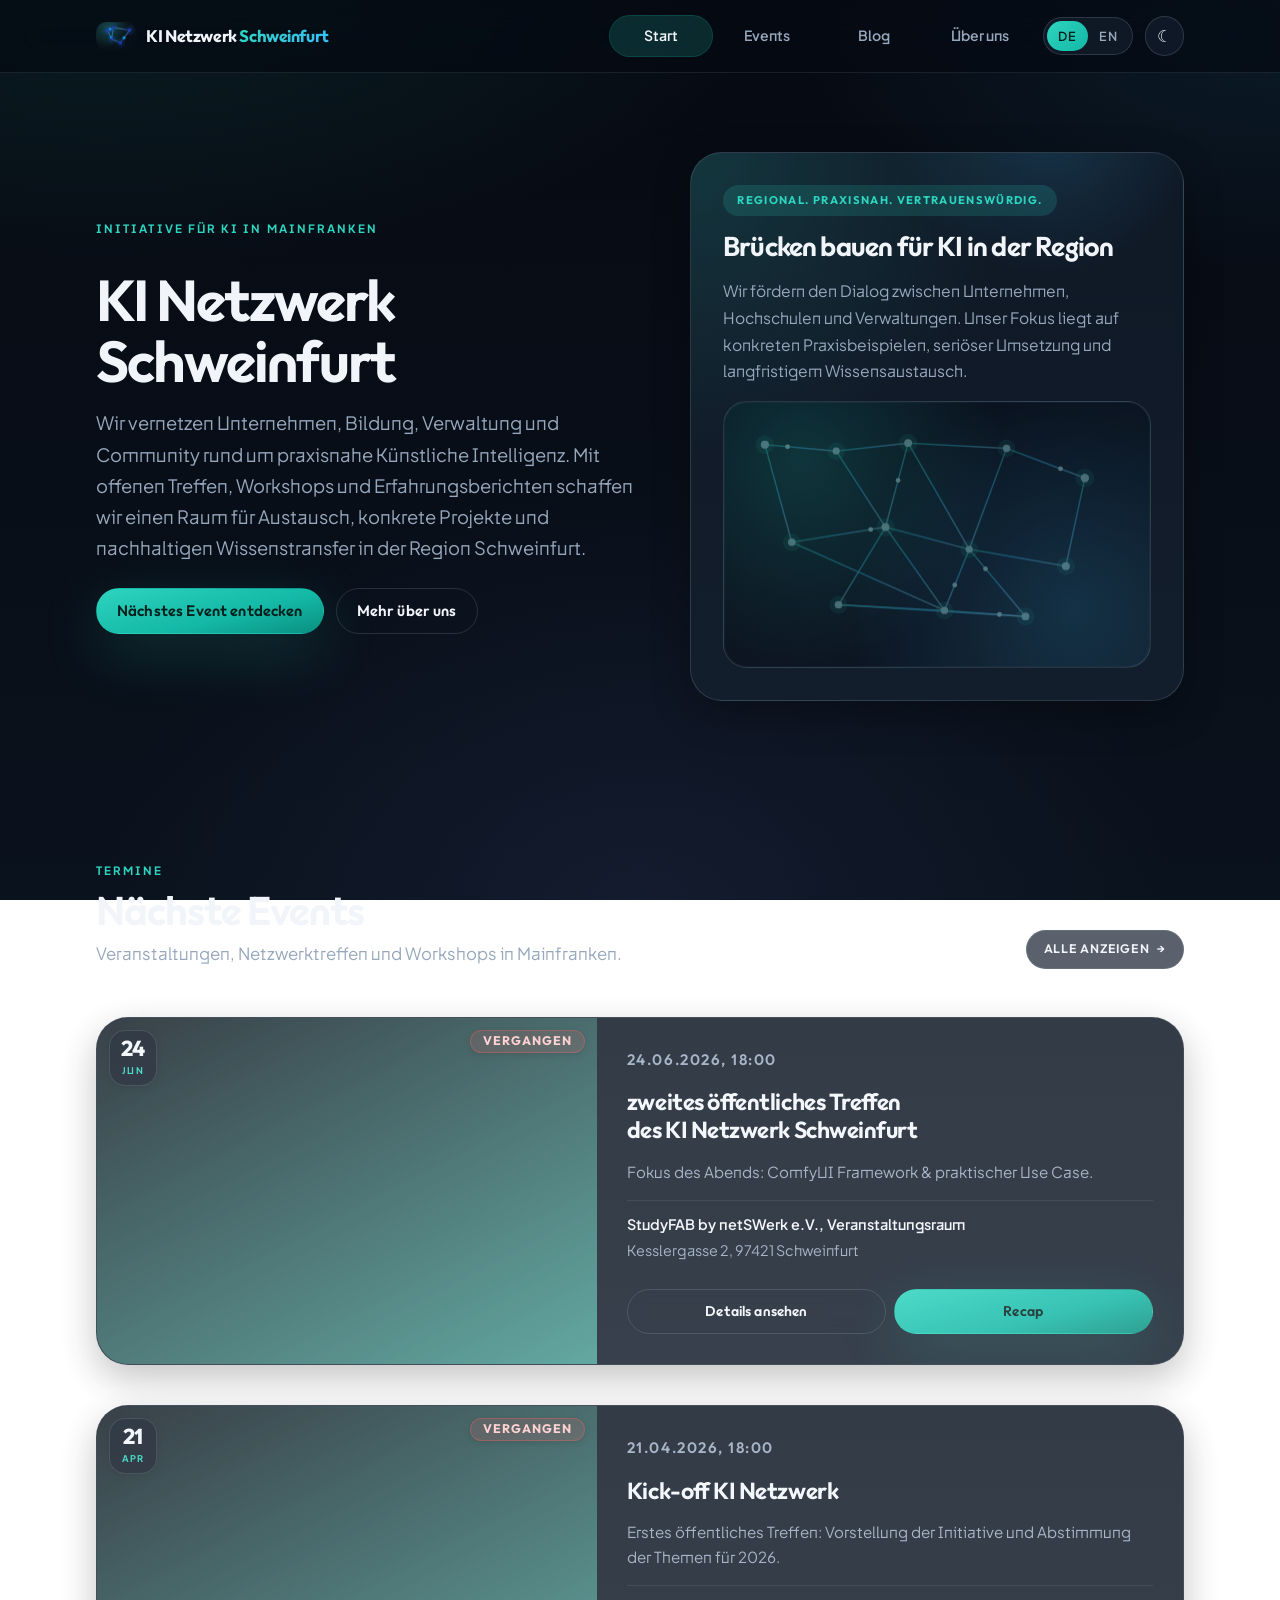
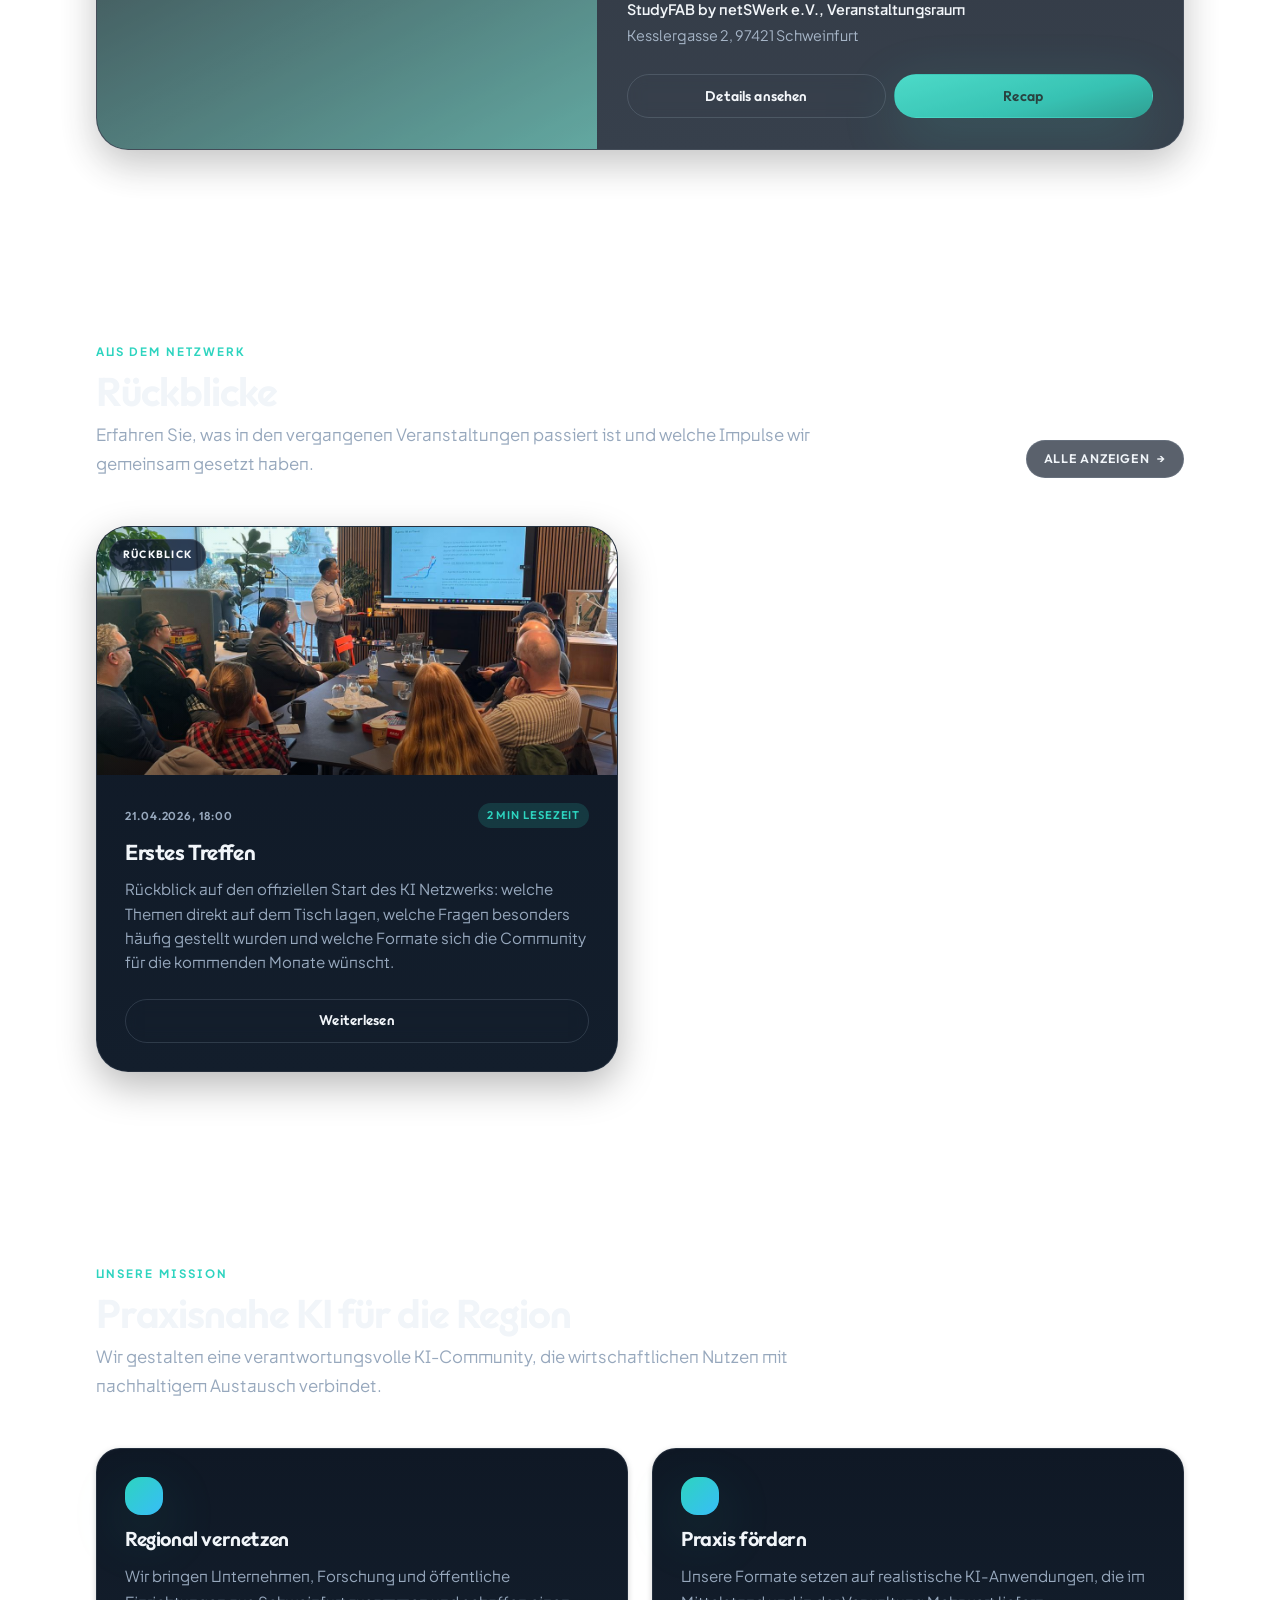
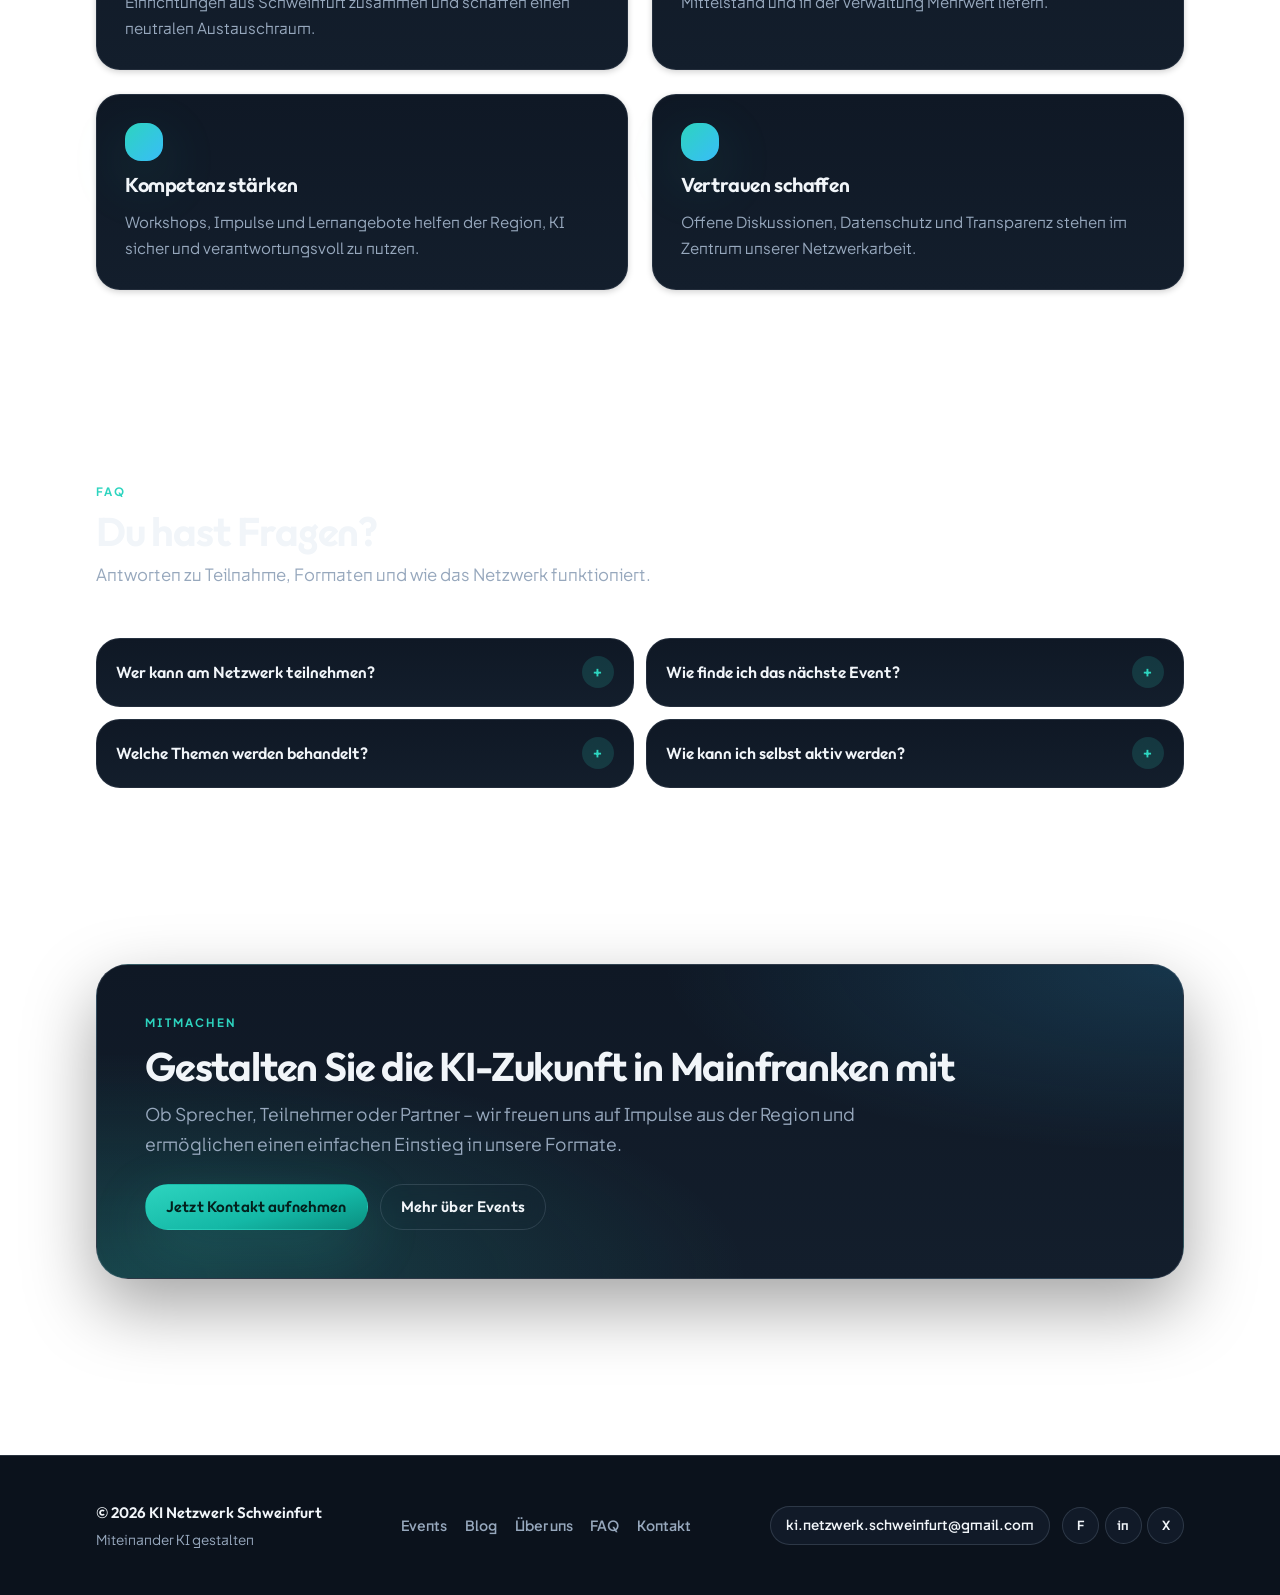
==== index.html @ ca0c7fa6 "improve minor issues enhance aboutme section, change the Events and blogs parts. enhance the email" ====
<!--
  ============================================================================
  Project:      KI Netzwerk Schweinfurt
  Seite:        Startseite (Home)
  Projekt-Pfad: index.html
  Description:  Offizielle Website des KI Netzwerks Schweinfurt – Vernetzung von
                Unternehmen, Bildung, Verwaltung und Community rund um praxisnahe KI
                in der Region Mainfranken.

  Developed by: Oliver Braun
  GitHub:       https://github.com/olli-br

  Development Start: April 2026
  Current Version:   0.1.0 (Beta)

  Update History:
  - 02.05.2026  [Oliver Braun]   Project initialization
  - 07.05.2026  [Morteza Djebeli]  Initial change the text for the home page 
  This project was independently developed and coded by me.
  Feel free to learn from the code, but please keep the attribution.
  ============================================================================
-->

<!doctype html>
<html lang="de">
  <head>
    <meta charset="UTF-8" />
    <meta name="viewport" content="width=device-width, initial-scale=1.0" />
    <title>KI Netzwerk Schweinfurt</title>
    <meta
      name="description"
      content="KI Netzwerk Schweinfurt verbindet Unternehmen, Bildung und Verwaltung rund um praxisnahe Künstliche Intelligenz."
    />
    <link rel="preconnect" href="https://fonts.googleapis.com" />
    <link rel="preconnect" href="https://fonts.gstatic.com" crossorigin />
    <link
      href="https://fonts.googleapis.com/css2?family=Plus+Jakarta+Sans:ital,wght@0,400..800;1,400..800&display=swap"
      rel="stylesheet"
    />
    <link rel="stylesheet" href="./assets/css/styles.css" />
    <script defer src="./assets/js/i18n.js"></script>
    <script defer src="./assets/js/main.js"></script>
  </head>
  <body data-page="home">
    <div id="site-header"></div>

    <main>
      <section class="hero container fade-in" id="hero">
        <div class="hero-content">
          <p class="eyebrow" data-i18n="home.heroLabel"></p>
          <h1 data-i18n="home.heroTitle"></h1>
          <p class="hero-text" data-i18n="home.heroText"></p>
          <div class="hero-actions">
            <a class="btn btn-primary" href="./events.html" data-i18n="home.heroCtaPrimary"></a>
            <a class="btn btn-ghost" href="#mission" data-i18n="home.heroCtaSecondary"></a>
          </div>
        </div>
        <aside class="hero-panel" aria-hidden="true">
          <div class="hero-panel-content">
            <span class="hero-chip" data-i18n="home.heroStatus"></span>
            <h2 data-i18n="home.heroPanelTitle"></h2>
            <p data-i18n="home.heroPanelText"></p>
            <div class="hero-network-visual">
              <canvas id="network-canvas" width="360" height="260"></canvas>
            </div>
          </div>
        </aside>
      </section>

      <section class="home-section container fade-in" id="upcoming-events">
        <div class="section-head">
          <div>
            <p class="eyebrow" data-i18n="home.nextEventsLabel"></p>
            <h2 data-i18n="home.nextEvents"></h2>
            <p class="section-copy" data-i18n="home.nextEventsIntro"></p>
          </div>
          <a class="link" href="./events.html" data-i18n="common.showAll"></a>
        </div>
        <div id="next-events" class="events-cards events-cards--home"></div>
      </section>

      <section class="home-section container fade-in" id="recaps">
        <div class="section-head">
          <div>
            <p class="eyebrow" data-i18n="home.recapLabel"></p>
            <h2 data-i18n="home.recapTitle"></h2>
            <p class="section-copy" data-i18n="home.recapIntro"></p>
          </div>
          <a class="link" href="./blog.html" data-i18n="common.showAll"></a>
        </div>
        <div id="latest-posts" class="blog-cards-grid"></div>
      </section>

      <section class="home-section container fade-in" id="mission">
        <div class="section-head">
          <div>
            <p class="eyebrow" data-i18n="home.missionLabel"></p>
            <h2 data-i18n="home.missionTitle"></h2>
            <p class="section-copy" data-i18n="home.missionIntro"></p>
          </div>
        </div>
        <div class="feature-grid">
          <article class="feature-card fade-in">
            <h3 data-i18n="home.feature1Title"></h3>
            <p data-i18n="home.feature1Text"></p>
          </article>
          <article class="feature-card fade-in">
            <h3 data-i18n="home.feature2Title"></h3>
            <p data-i18n="home.feature2Text"></p>
          </article>
          <article class="feature-card fade-in">
            <h3 data-i18n="home.feature3Title"></h3>
            <p data-i18n="home.feature3Text"></p>
          </article>
          <article class="feature-card fade-in">
            <h3 data-i18n="home.feature4Title"></h3>
            <p data-i18n="home.feature4Text"></p>
          </article>
        </div>
      </section>

      <section class="home-section container fade-in" id="faq">
        <div class="section-head">
          <div>
            <p class="eyebrow" data-i18n="home.faqLabel"></p>
            <h2 data-i18n="home.faqTitle"></h2>
            <p class="section-copy" data-i18n="home.faqIntro"></p>
          </div>
        </div>
        <div class="faq-grid">
          <article class="faq-item">
            <button class="faq-question" type="button" aria-expanded="false" aria-controls="faq-1">
              <span data-i18n="faq.q1.question"></span>
              <span class="faq-toggle-icon" aria-hidden="true"></span>
            </button>
            <div id="faq-1" class="faq-answer" hidden>
              <p data-i18n="faq.q1.answer"></p>
            </div>
          </article>
          <article class="faq-item">
            <button class="faq-question" type="button" aria-expanded="false" aria-controls="faq-2">
              <span data-i18n="faq.q2.question"></span>
              <span class="faq-toggle-icon" aria-hidden="true"></span>
            </button>
            <div id="faq-2" class="faq-answer" hidden>
              <p data-i18n="faq.q2.answer"></p>
            </div>
          </article>
          <article class="faq-item">
            <button class="faq-question" type="button" aria-expanded="false" aria-controls="faq-3">
              <span data-i18n="faq.q3.question"></span>
              <span class="faq-toggle-icon" aria-hidden="true"></span>
            </button>
            <div id="faq-3" class="faq-answer" hidden>
              <p data-i18n="faq.q3.answer"></p>
            </div>
          </article>
          <article class="faq-item">
            <button class="faq-question" type="button" aria-expanded="false" aria-controls="faq-4">
              <span data-i18n="faq.q4.question"></span>
              <span class="faq-toggle-icon" aria-hidden="true"></span>
            </button>
            <div id="faq-4" class="faq-answer" hidden>
              <p data-i18n="faq.q4.answer"></p>
            </div>
          </article>
        </div>
      </section>

      <section class="cta-section container fade-in" id="contact">
        <div class="cta-panel">
          <p class="eyebrow" data-i18n="home.ctaLabel"></p>
          <h2 data-i18n="home.ctaTitle"></h2>
          <p class="cta-text" data-i18n="home.ctaText"></p>
          <div class="hero-actions">
            <a class="btn btn-primary" href="mailto:ki.netzwerk.schweinfurt@gmail.com" data-i18n="home.ctaButton"></a>
            <a class="btn btn-ghost" href="./events.html" data-i18n="home.ctaSecondary"></a>
          </div>
        </div>
      </section>
    </main>

    <div id="site-footer"></div>
  </body>
</html>
---- assets/css/styles.css ----
/*
  ============================================================================
  Project:      KI Netzwerk Schweinfurt
  File:         styles.css
  Seite / Rolle: Globales Designsystem (alle Seiten)
  Projekt-Pfad: assets/css/styles.css

  Developed by: Oliver Braun
  GitHub:       https://github.com/olli-br

  Development Start: April 2026
  Current Version:   0.1.0

  Update History:
  - 02.05.2026  [Oliver Braun]   Project initialization


  Independently developed by me.
  ============================================================================
*/

/* =========================================================================
  KI Netzwerk Schweinfurt — Design System (2026)
   Aufbau:
     1. Tokens (Farben, Typografie, Spacing, Radius, Schatten)
     2. Reset / Basis
     3. Layout-Primitive (Container, Section, Stack, Grid)
     4. Komponenten (Buttons, Badges, Inputs, Cards, FAQ, Calendar, ...)
     5. Header / Footer
     6. Seiten (Home, Events, Blog, About, Detail)
     7. Hilfsklassen / Animationen / Banner
   ========================================================================= */

@import url("https://fonts.googleapis.com/css2?family=Outfit:wght@300..800&display=swap");

/* -------------------------------------------------------------------------
   1. Tokens
   ------------------------------------------------------------------------- */

:root {
  color-scheme: dark light;

  /* Markenfarben */
  --color-primary: #14b8a6;
  --color-primary-strong: #2dd4bf;
  --color-primary-soft: rgba(45, 212, 191, 0.16);
  --color-accent: #38bdf8;          /* Cyan-Akzent für Verläufe */
  --color-accent-2: #818cf8;        /* Indigo-Akzent für Recap */

  /* Dunkles Schema (Standard) */
  --bg: #060a12;
  --bg-2: #0a121d;
  --surface: #0f1825;
  --surface-2: #131e2c;
  --surface-soft: rgba(20, 30, 46, 0.7);
  --text: #f1f5f9;
  --text-muted: #97a8bd;
  --border: rgba(148, 163, 184, 0.14);
  --border-strong: rgba(148, 163, 184, 0.22);
  --shadow-sm: 0 2px 6px rgba(0, 0, 0, 0.18);
  --shadow-md: 0 14px 38px rgba(0, 0, 0, 0.28);
  --shadow-lg: 0 28px 70px rgba(0, 0, 0, 0.36);
  --shadow-glow: 0 18px 60px rgba(45, 212, 191, 0.18);

  /* Status */
  --success-fg: #bbf7d0;
  --success-bg: rgba(34, 197, 94, 0.14);
  --success-border: rgba(74, 222, 128, 0.36);
  --danger-fg: #fecaca;
  --danger-bg: rgba(239, 68, 68, 0.14);
  --danger-border: rgba(239, 68, 68, 0.36);

  /* Typografie */
  --font-sans:
    "Plus Jakarta Sans", ui-sans-serif, system-ui, -apple-system, "Segoe UI",
    Roboto, "Helvetica Neue", Arial, sans-serif;
  --font-display: "Outfit", var(--font-sans);

  /* Spacing-Skala (8px-Raster) */
  --space-1: 0.25rem;
  --space-2: 0.5rem;
  --space-3: 0.75rem;
  --space-4: 1rem;
  --space-5: 1.5rem;
  --space-6: 2rem;
  --space-7: 3rem;
  --space-8: 4rem;
  --space-9: 6rem;

  /* Radius */
  --radius-xs: 0.4rem;
  --radius-sm: 0.65rem;
  --radius-md: 1rem;
  --radius-lg: 1.5rem;
  --radius-xl: 2rem;
  --radius-pill: 999px;

  /* Layout */
  --container-max: 72rem;            /* 1152px */
  --container-narrow: 44rem;          /* 704px — Lesespalte */
  --gutter: clamp(1.1rem, 4vw, 2rem); /* Innenrand links/rechts */
  --header-height: 4.5rem;
  --section-y: clamp(3rem, 8vw, 6rem);
  --content-gap: clamp(1.25rem, 3vw, 2rem);

  /* Easing */
  --ease-out: cubic-bezier(0.22, 0.61, 0.36, 1);
  --ease-spring: cubic-bezier(0.2, 0.82, 0.16, 1);
}

/* Helles Schema */
body.theme-light {
  --bg: #f6f8fb;
  --bg-2: #eef2f7;
  --surface: #ffffff;
  --surface-2: #f5f8fc;
  --surface-soft: rgba(255, 255, 255, 0.86);
  --text: #0c1322;
  --text-muted: #54637a;
  --border: rgba(15, 23, 42, 0.08);
  --border-strong: rgba(15, 23, 42, 0.12);
  --shadow-sm: 0 1px 2px rgba(15, 23, 42, 0.06);
  --shadow-md: 0 14px 34px rgba(15, 23, 42, 0.08);
  --shadow-lg: 0 22px 60px rgba(15, 23, 42, 0.12);
  --shadow-glow: 0 18px 54px rgba(20, 184, 166, 0.16);
  --color-primary: #0d9488;
  --color-primary-strong: #14b8a6;
  --color-primary-soft: rgba(13, 148, 136, 0.12);
  --success-fg: #166534;
  --success-bg: #dcfce7;
  --success-border: #bbf7d0;
  --danger-fg: #991b1b;
  --danger-bg: #fee2e2;
  --danger-border: #fecaca;
}

/* -------------------------------------------------------------------------
   2. Reset / Basis
   ------------------------------------------------------------------------- */

*,
*::before,
*::after {
  box-sizing: border-box;
}

html {
  min-height: 100%;
  scroll-padding-top: calc(var(--header-height) + 1rem);
  -webkit-text-size-adjust: 100%;
}

body {
  margin: 0;
  min-height: 100dvh;
  padding-top: calc(var(--header-height) + env(safe-area-inset-top, 0px));
  padding-bottom: env(safe-area-inset-bottom, 0px);
  font-family: var(--font-sans);
  font-feature-settings: "kern" 1, "liga" 1, "ss01" 1;
  -webkit-font-smoothing: antialiased;
  text-rendering: optimizeLegibility;
  color: var(--text);
  line-height: 1.65;
  background:
    radial-gradient(1200px 600px at 8% -10%, rgba(45, 212, 191, 0.12), transparent 60%),
    radial-gradient(900px 500px at 100% 0%, rgba(56, 189, 248, 0.1), transparent 55%),
    radial-gradient(900px 700px at 50% 100%, rgba(129, 140, 248, 0.08), transparent 60%),
    linear-gradient(180deg, var(--bg) 0%, var(--bg-2) 100%);
  background-attachment: fixed;
  overflow-x: clip;
}

body.theme-light {
  background:
    radial-gradient(1200px 600px at 5% -5%, rgba(20, 184, 166, 0.1), transparent 60%),
    radial-gradient(900px 500px at 100% 0%, rgba(56, 189, 248, 0.07), transparent 55%),
    radial-gradient(900px 700px at 50% 110%, rgba(99, 102, 241, 0.06), transparent 60%),
    linear-gradient(180deg, var(--bg) 0%, var(--bg-2) 100%);
}

img,
svg,
canvas {
  display: block;
  max-width: 100%;
}

a {
  color: inherit;
  text-decoration: none;
}

button {
  font: inherit;
  color: inherit;
}

h1,
h2,
h3,
h4,
h5,
h6 {
  font-family: var(--font-display);
  font-weight: 650;
  letter-spacing: -0.02em;
  margin: 0;
  text-wrap: balance;
}

h1 {
  font-size: clamp(2.2rem, 5.4vw + 0.4rem, 3.6rem);
  line-height: 1.05;
  letter-spacing: -0.035em;
}

h2 {
  font-size: clamp(1.7rem, 3.6vw + 0.3rem, 2.5rem);
  line-height: 1.1;
  letter-spacing: -0.03em;
}

h3 {
  font-size: clamp(1.15rem, 1.6vw + 0.4rem, 1.4rem);
  line-height: 1.2;
}

p {
  margin: 0;
}

::selection {
  background: var(--color-primary-soft);
  color: var(--text);
}

/* -------------------------------------------------------------------------
   3. Layout-Primitive
   ------------------------------------------------------------------------- */

.container {
  width: 100%;
  max-width: var(--container-max);
  margin-inline: auto;
  padding-inline: max(var(--gutter), env(safe-area-inset-left, 0px))
                  max(var(--gutter), env(safe-area-inset-right, 0px));
}

.container--narrow {
  max-width: var(--container-narrow);
}

.section {
  padding-block: var(--section-y);
}

.section--tight {
  padding-block: clamp(2rem, 5vw, 3.5rem);
}

.stack > * + * {
  margin-top: var(--content-gap);
}

.eyebrow {
  display: block;
  font-family: var(--font-sans);
  font-weight: 700;
  font-size: 0.72rem;
  letter-spacing: 0.18em;
  text-transform: uppercase;
  color: var(--color-primary-strong);
  margin: 0 0 var(--space-2);
}

.eyebrow:empty {
  display: none;
}

.section-head {
  display: grid;
  grid-template-columns: 1fr;
  gap: var(--space-4) var(--space-5);
  align-items: end;
  margin-bottom: clamp(2rem, 4.5vw, 3rem);
}

.section-head > div {
  min-width: 0;
}

.section-head h2 {
  margin: 0 0 var(--space-2);
}

.section-copy {
  margin: 0;
  color: var(--text-muted);
  font-size: clamp(0.95rem, 1.5vw + 0.4rem, 1.05rem);
  line-height: 1.7;
  max-width: 60ch;
}

@media (min-width: 760px) {
  .section-head:has(> a.link) {
    grid-template-columns: minmax(0, 1fr) auto;
  }
}

/* "Alle anzeigen"-Link als Pill */
.link {
  color: var(--color-primary-strong);
  font-weight: 600;
}

.section-head > a.link {
  display: inline-flex;
  align-items: center;
  gap: var(--space-2);
  padding: 0.5rem 1.05rem;
  border: 1px solid var(--border-strong);
  border-radius: var(--radius-pill);
  background: var(--surface-soft);
  font-family: var(--font-display);
  font-size: 0.78rem;
  font-weight: 600;
  letter-spacing: 0.06em;
  text-transform: uppercase;
  color: var(--text);
  white-space: nowrap;
  justify-self: start;
  align-self: end;
  backdrop-filter: blur(14px);
  -webkit-backdrop-filter: blur(14px);
  transition: transform 0.25s var(--ease-out), border-color 0.2s ease, background 0.2s ease;
}

.section-head > a.link::after {
  content: "→";
  font-size: 0.95em;
  transition: transform 0.25s var(--ease-out);
}

.section-head > a.link:hover {
  transform: translateY(-2px);
  border-color: color-mix(in srgb, var(--color-primary) 40%, var(--border-strong));
}

.section-head > a.link:hover::after {
  transform: translateX(3px);
}

@media (min-width: 760px) {
  .section-head > a.link {
    justify-self: end;
  }
}

/* -------------------------------------------------------------------------
   4. Komponenten
   ------------------------------------------------------------------------- */

/* ---------- Buttons ---------- */

.btn {
  display: inline-flex;
  align-items: center;
  justify-content: center;
  gap: var(--space-2);
  min-height: 2.75rem;
  padding: 0.6rem 1.25rem;
  border: 1px solid transparent;
  border-radius: var(--radius-pill);
  font-family: var(--font-display);
  font-weight: 600;
  font-size: 0.95rem;
  letter-spacing: 0.01em;
  cursor: pointer;
  text-decoration: none;
  white-space: nowrap;
  transition:
    transform 0.2s var(--ease-out),
    background 0.2s ease,
    box-shadow 0.25s ease,
    border-color 0.2s ease,
    filter 0.2s ease;
}

.btn:focus-visible {
  outline: 2px solid var(--color-primary-strong);
  outline-offset: 2px;
}

.btn:active {
  transform: translateY(0);
}

.btn-primary {
  color: #03201d;
  background: linear-gradient(165deg, var(--color-primary-strong) 0%, var(--color-primary) 60%, #0a8f80 100%);
  box-shadow: var(--shadow-glow);
}

.btn-primary:hover {
  transform: translateY(-2px);
  filter: brightness(1.04);
}

.btn-ghost {
  color: var(--text);
  background: transparent;
  border-color: var(--border-strong);
  backdrop-filter: blur(8px);
  -webkit-backdrop-filter: blur(8px);
}

.btn-ghost:hover {
  transform: translateY(-2px);
  background: var(--surface-soft);
  border-color: color-mix(in srgb, var(--color-primary) 40%, var(--border-strong));
}

.btn--sm {
  min-height: 2.35rem;
  padding: 0.45rem 0.95rem;
  font-size: 0.82rem;
}

/* ---------- Inputs ---------- */

.toolbar {
  display: flex;
  flex-wrap: wrap;
  gap: var(--space-2) var(--space-4);
  align-items: center;
}

.toolbar label {
  color: var(--text);
  font-weight: 600;
  font-size: 0.9rem;
}

.toolbar input {
  flex: 1 1 16rem;
  min-width: 0;
  padding: 0.7rem 1rem;
  border: 1px solid var(--border-strong);
  border-radius: var(--radius-md);
  background: var(--surface-soft);
  color: var(--text);
  font: inherit;
  transition: border-color 0.2s ease, box-shadow 0.2s ease;
}

.toolbar input::placeholder {
  color: var(--text-muted);
}

.toolbar input:focus {
  outline: none;
  border-color: var(--color-primary);
  box-shadow: 0 0 0 4px var(--color-primary-soft);
}

/* ---------- Badges & Chips ---------- */

.event-status-badge {
  display: inline-flex;
  align-items: center;
  padding: 0.28rem 0.75rem;
  font-family: var(--font-display);
  font-size: 0.78rem;
  font-weight: 700;
  letter-spacing: 0.08em;
  text-transform: uppercase;
  border-radius: var(--radius-pill);
}

.event-status-badge--past {
  color: var(--danger-fg);
  background: var(--danger-bg);
  border: 1px solid var(--danger-border);
}

.event-status-badge--next {
  color: var(--success-fg);
  background: var(--success-bg);
  border: 1px solid var(--success-border);
}

.event-status-badge.hidden {
  display: none;
}

/* ---------- Cards (gemeinsamer Look) ---------- */

.card {
  position: relative;
  display: flex;
  flex-direction: column;
  background: linear-gradient(180deg, var(--surface) 0%, var(--surface-2) 100%);
  border: 1px solid var(--border);
  border-radius: var(--radius-lg);
  box-shadow: var(--shadow-md);
  overflow: hidden;
  transition:
    transform 0.28s var(--ease-spring),
    border-color 0.22s ease,
    box-shadow 0.28s ease;
}

.card:hover {
  transform: translateY(-3px);
  border-color: color-mix(in srgb, var(--color-primary) 26%, var(--border-strong));
  box-shadow: var(--shadow-lg);
}

.card .card-hitbox {
  position: absolute;
  inset: 0;
  z-index: 1;
}

.card-image {
  width: 100%;
  aspect-ratio: 16 / 9;
  object-fit: cover;
  background: var(--surface-2);
  border-bottom: 1px solid var(--border);
}

.card-body {
  position: relative;
  z-index: 2;
  display: flex;
  flex-direction: column;
  flex: 1;
  gap: var(--space-3);
  padding: clamp(1.1rem, 2.5vw, 1.5rem);
}

.card-body h3 {
  margin: 0;
}

.card-body > p {
  margin: 0;
  color: var(--text-muted);
  font-size: 0.95rem;
  line-height: 1.6;
}

.card-date {
  margin: 0;
  font-family: var(--font-display);
  font-size: 0.72rem;
  font-weight: 600;
  letter-spacing: 0.12em;
  text-transform: uppercase;
  color: var(--text-muted);
}

.card-actions {
  position: relative;
  z-index: 3;
  display: flex;
  flex-wrap: wrap;
  gap: var(--space-2);
  margin-top: auto;
  padding-top: var(--space-3);
}

.card-actions .btn {
  flex: 1 1 0;
  min-width: 0;
  max-width: 100%;
  font-size: 0.88rem;
  padding-inline: 0.95rem;
  overflow: hidden;
  text-overflow: ellipsis;
}

.event-card .card-actions {
  display: grid;
  grid-template-columns: repeat(2, minmax(0, 1fr));
}

.event-card .card-actions .btn {
  width: 100%;
}

@media (max-width: 1080px) {
  .event-card .card-actions {
    grid-template-columns: 1fr;
  }
}

/* ---------- Event-Karte ---------- */

.event-card-meta {
  display: flex;
  align-items: center;
  justify-content: space-between;
  gap: var(--space-3);
}

.event-card--past {
  opacity: 0.85;
}

.event-card--past .card-image,
.event-card--past .event-card__image {
  filter: grayscale(0.45) brightness(0.96);
}

.event-card--modern {
  border-radius: var(--radius-xl);
  box-shadow: var(--shadow-md);
}

.event-card--modern:hover {
  transform: translateY(-4px);
  box-shadow: var(--shadow-lg);
}

.event-card--modern.event-card--next {
  border-color: color-mix(in srgb, var(--color-primary) 32%, var(--border-strong));
  box-shadow: var(--shadow-md), 0 0 0 1px color-mix(in srgb, var(--color-primary) 12%, transparent);
}

.event-card__media {
  position: relative;
  overflow: hidden;
  background: var(--surface-2);
  min-height: 220px;
}

.event-card__image {
  display: block;
  width: 100%;
  height: 100%;
  min-height: 220px;
  object-fit: cover;
  border: 0;
  transition: transform 0.45s var(--ease-out);
}

.event-card--modern:hover .event-card__image {
  transform: scale(1.03);
}

.event-card__media .event-status-badge {
  position: absolute;
  z-index: 3;
  width: fit-content;
  overflow: hidden;
  line-height: 1;
  box-shadow: var(--shadow-sm);
}

.event-card__media .event-status-badge--past,
.event-card__media .event-status-badge--next {
  top: var(--space-3);
  right: var(--space-3);
  left: auto;
  max-width: calc(100% - (var(--space-3) * 2));
  white-space: nowrap;
  text-overflow: ellipsis;
}

.event-card__date-badge {
  position: absolute;
  top: var(--space-3);
  left: var(--space-3);
  z-index: 2;
  display: flex;
  flex-direction: column;
  align-items: center;
  min-width: 3rem;
  padding: 0.45rem 0.5rem;
  border-radius: var(--radius-md);
  background: color-mix(in srgb, var(--surface) 92%, transparent);
  border: 1px solid var(--border-strong);
  backdrop-filter: blur(12px);
  -webkit-backdrop-filter: blur(12px);
  box-shadow: var(--shadow-sm);
}

.event-card__date-day {
  font-family: var(--font-display);
  font-size: 1.35rem;
  font-weight: 750;
  line-height: 1;
  letter-spacing: -0.03em;
  color: var(--text);
}

.event-card__date-month {
  margin-top: 0.2rem;
  font-size: 0.58rem;
  font-weight: 700;
  letter-spacing: 0.14em;
  text-transform: uppercase;
  color: var(--color-primary-strong);
}

.event-card__body {
  gap: var(--space-4);
  padding: clamp(1.35rem, 3vw, 1.9rem);
}

.event-card__datetime {
  margin: 0;
  font-family: var(--font-display);
  font-size: 0.72rem;
  font-weight: 600;
  letter-spacing: 0.1em;
  text-transform: uppercase;
  color: var(--text-muted);
}

.event-card__body h3 {
  font-size: clamp(1.2rem, 1.8vw + 0.35rem, 1.45rem);
  line-height: 1.2;
}

.event-card__desc {
  margin: 0;
  color: var(--text-muted);
  font-size: 0.98rem;
  line-height: 1.65;
  display: -webkit-box;
  -webkit-line-clamp: 4;
  -webkit-box-orient: vertical;
  overflow: hidden;
}

.event-card__address {
  margin: 0;
  padding-top: var(--space-3);
  border-top: 1px solid var(--border);
  font-size: 0.9rem;
  line-height: 1.55;
  color: var(--text-muted);
}

.event-card__address .event-addr-line {
  display: block;
}

.event-card__address .event-addr-line--venue {
  color: var(--text);
  font-weight: 600;
  margin-bottom: 0.2rem;
}

.event-card-countdown {
  display: flex;
  flex-wrap: wrap;
  align-items: center;
  gap: var(--space-2) var(--space-4);
  margin-top: var(--space-2);
  padding-top: var(--space-3);
  border-top: 1px solid var(--border);
}

.event-card-countdown__label {
  flex: 1 1 100%;
  font-family: var(--font-display);
  font-size: 0.68rem;
  font-weight: 700;
  letter-spacing: 0.12em;
  text-transform: uppercase;
  color: var(--color-primary-strong);
}

@media (min-width: 1100px) {
  .event-card--modern {
    display: grid;
    grid-template-columns: minmax(0, 46%) minmax(0, 1fr);
    align-items: stretch;
  }

  .event-card--modern .event-card__media {
    min-height: 100%;
  }

  .event-card--modern .event-card__image {
    position: absolute;
    inset: 0;
    min-height: 100%;
  }
}

/* ---------- Blog-Karte ---------- */

.blog-card {
  /* erbt von .card */
}

.blog-card .thumb-wrap {
  position: relative;
  width: 100%;
  aspect-ratio: 16 / 9;
  overflow: hidden;
}

.blog-card .thumb-wrap .card-image {
  height: 100%;
  border-bottom: none;
}

.blog-image-gradient {
  position: absolute;
  inset: 0;
  pointer-events: none;
  background:
    linear-gradient(140deg, rgba(20, 184, 166, 0.18) 0%, transparent 45%),
    linear-gradient(180deg, transparent 55%, rgba(2, 6, 12, 0.55) 100%);
}

body.theme-light .blog-image-gradient {
  background:
    linear-gradient(140deg, rgba(13, 148, 136, 0.18) 0%, transparent 45%),
    linear-gradient(180deg, transparent 60%, rgba(15, 23, 42, 0.18) 100%);
}

.blog-card-meta {
  display: flex;
  align-items: center;
  justify-content: space-between;
  gap: var(--space-3);
  font-size: 0.78rem;
}

.blog-readtime {
  font-family: var(--font-display);
  font-size: 0.7rem;
  font-weight: 600;
  letter-spacing: 0.08em;
  text-transform: uppercase;
  color: var(--color-primary-strong);
  padding: 0.2rem 0.55rem;
  border-radius: var(--radius-pill);
  background: var(--color-primary-soft);
}

.blog-teaser {
  margin: 0;
  color: var(--text-muted);
  font-size: 0.98rem;
  line-height: 1.65;
  display: -webkit-box;
  -webkit-line-clamp: 4;
  -webkit-box-orient: vertical;
  overflow: hidden;
}

.blog-cards-grid {
  display: grid;
  gap: clamp(1.75rem, 4vw, 2.75rem);
  grid-template-columns: 1fr;
  max-width: 48rem;
  margin-inline: auto;
}

@media (min-width: 960px) {
  .blog-cards-grid {
    max-width: none;
    grid-template-columns: repeat(2, minmax(0, 1fr));
  }
}

.blog-card--feature {
  border-radius: var(--radius-xl);
}

.blog-card--feature .thumb-wrap {
  aspect-ratio: 21 / 10;
}

.blog-card--feature .card-image {
  transform: scale(1);
  transition: transform 0.5s var(--ease-out);
}

.blog-card--feature:hover .card-image {
  transform: scale(1.04);
}

.blog-card__recap-pill {
  position: absolute;
  top: var(--space-3);
  left: var(--space-3);
  z-index: 2;
  font-family: var(--font-display);
  font-size: 0.66rem;
  font-weight: 700;
  letter-spacing: 0.12em;
  text-transform: uppercase;
  padding: 0.38rem 0.8rem;
  border-radius: var(--radius-pill);
  background: rgba(15, 23, 42, 0.78);
  color: #f8fafc;
  border: 1px solid rgba(255, 255, 255, 0.12);
  box-shadow: var(--shadow-sm);
}

body.theme-light .blog-card__recap-pill {
  background: rgba(255, 255, 255, 0.94);
  color: #0f172a;
  border-color: rgba(15, 23, 42, 0.08);
}

.blog-card__body {
  padding: clamp(1.25rem, 3vw, 1.75rem);
}

.blog-card__body h3 {
  font-size: clamp(1.15rem, 1.5vw + 0.45rem, 1.35rem);
}

.blog-card__date {
  letter-spacing: 0.08em;
}

/* Karten-Raster — überall identisch */
.cards-grid {
  display: grid;
  grid-template-columns: 1fr;
  gap: clamp(1rem, 2.5vw, 1.5rem);
}

@media (min-width: 720px) {
  .cards-grid {
    grid-template-columns: repeat(2, minmax(0, 1fr));
  }
}

@media (min-width: 1040px) {
  .cards-grid {
    grid-template-columns: repeat(3, minmax(0, 1fr));
  }
}

/* ---------- Feature-Karten / FAQ / About-Panels ---------- */

.feature-grid {
  display: grid;
  grid-template-columns: 1fr;
  gap: clamp(1rem, 2.5vw, 1.5rem);
}

@media (min-width: 720px) {
  .feature-grid {
    grid-template-columns: repeat(2, minmax(0, 1fr));
  }
}

.feature-card {
  display: flex;
  flex-direction: column;
  gap: var(--space-3);
  padding: clamp(1.25rem, 3vw, 1.75rem);
  background: linear-gradient(180deg, var(--surface) 0%, var(--surface-2) 100%);
  border: 1px solid var(--border);
  border-radius: var(--radius-lg);
  box-shadow: var(--shadow-sm);
  transition: transform 0.28s var(--ease-spring), border-color 0.22s ease;
}

.feature-card:hover {
  transform: translateY(-2px);
  border-color: color-mix(in srgb, var(--color-primary) 30%, var(--border-strong));
}

.feature-card h3 {
  margin: 0;
  font-size: clamp(1.05rem, 1.6vw + 0.4rem, 1.25rem);
}

.feature-card p {
  margin: 0;
  color: var(--text-muted);
  line-height: 1.7;
  font-size: 0.95rem;
}

.feature-card::before {
  content: "";
  display: inline-flex;
  width: 2.4rem;
  height: 2.4rem;
  border-radius: var(--radius-md);
  background: linear-gradient(135deg, var(--color-primary-strong), var(--color-accent));
  box-shadow: var(--shadow-glow);
}

/* ---------- FAQ ---------- */

.faq-grid {
  display: grid;
  grid-template-columns: 1fr;
  gap: var(--space-3);
  align-items: start;
}

@media (min-width: 760px) {
  .faq-grid {
    grid-template-columns: repeat(2, minmax(0, 1fr));
  }
}

.faq-item {
  background: linear-gradient(180deg, var(--surface) 0%, var(--surface-2) 100%);
  border: 1px solid var(--border);
  border-radius: var(--radius-lg);
  overflow: hidden;
  transition: border-color 0.22s ease;
}

.faq-item:hover {
  border-color: color-mix(in srgb, var(--color-primary) 26%, var(--border-strong));
}

.faq-question {
  width: 100%;
  display: flex;
  align-items: center;
  justify-content: space-between;
  gap: var(--space-3);
  padding: 1.1rem 1.2rem;
  border: 0;
  background: transparent;
  text-align: left;
  font-family: var(--font-display);
  font-size: 1rem;
  font-weight: 600;
  color: var(--text);
  cursor: pointer;
  transition: background 0.18s ease;
}

.faq-question:hover {
  background: var(--surface-soft);
}

.faq-toggle-icon {
  display: inline-grid;
  place-items: center;
  flex-shrink: 0;
  width: 2rem;
  height: 2rem;
  border-radius: var(--radius-pill);
  background: var(--color-primary-soft);
  color: var(--color-primary-strong);
  font-size: 1rem;
}

.faq-question[aria-expanded="true"] .faq-toggle-icon::after {
  content: "−";
}

.faq-question[aria-expanded="false"] .faq-toggle-icon::after {
  content: "+";
}

.faq-answer {
  padding: 0 1.2rem 1.1rem;
  color: var(--text-muted);
  line-height: 1.7;
  font-size: 0.95rem;
}

/* ---------- "Nächstes Event"-Leiste ---------- */

.next-event-bar {
  display: flex;
  flex-wrap: wrap;
  align-items: center;
  justify-content: space-between;
  gap: var(--space-3) var(--space-5);
  padding: 0.95rem 1.1rem;
  border: 1px solid color-mix(in srgb, var(--color-primary) 30%, var(--border-strong));
  border-radius: var(--radius-lg);
  background:
    linear-gradient(135deg, color-mix(in srgb, var(--color-primary) 12%, var(--surface)) 0%, var(--surface) 60%);
  color: var(--text);
  font-weight: 600;
  margin: 0;
  cursor: default;
}

.next-event-bar:empty {
  display: none;
}

.next-event-bar--clickable {
  cursor: pointer;
  transition: transform 0.2s var(--ease-out), border-color 0.2s ease, box-shadow 0.25s ease;
}

.next-event-bar--clickable:hover {
  transform: translateY(-1px);
  border-color: color-mix(in srgb, var(--color-primary-strong) 50%, var(--border-strong));
  box-shadow: var(--shadow-glow);
}

.next-event-label {
  flex: 1 1 auto;
  display: grid;
  gap: 0.1rem;
  min-width: 0;
}

.next-event-kicker {
  font-family: var(--font-display);
  font-size: 0.7rem;
  font-weight: 600;
  letter-spacing: 0.14em;
  text-transform: uppercase;
  color: var(--color-primary-strong);
}

.next-event-title {
  font-family: var(--font-display);
  font-weight: 650;
  font-size: clamp(1rem, 1.4vw + 0.5rem, 1.18rem);
  line-height: 1.25;
  letter-spacing: -0.02em;
  color: var(--text);
}

.next-event-date {
  font-size: 0.82rem;
  color: var(--text-muted);
  font-weight: 500;
}

.next-event-countdown {
  display: flex;
  align-items: center;
  gap: var(--space-2);
}

.countdown-chip {
  min-width: 2.9rem;
  padding: 0.34rem 0.55rem;
  border-radius: var(--radius-sm);
  border: 1px solid var(--border-strong);
  background: var(--surface-soft);
  text-align: center;
  line-height: 1.1;
}

.countdown-chip strong {
  display: block;
  font-family: var(--font-display);
  font-size: 1.05rem;
  font-weight: 700;
  color: var(--text);
}

.countdown-chip small {
  display: block;
  font-size: 0.62rem;
  font-weight: 600;
  letter-spacing: 0.08em;
  text-transform: uppercase;
  color: var(--text-muted);
}

/* ---------- Event-Raster & Karten (Detail) ---------- */

.events-cards {
  display: grid;
  gap: clamp(1.5rem, 3.5vw, 2.5rem);
  grid-template-columns: 1fr;
}

@media (min-width: 880px) {
  .events-cards:not(.events-cards--home) {
    grid-template-columns: repeat(2, minmax(0, 1fr));
  }

  .events-cards--home .event-card--next {
    grid-column: 1 / -1;
  }
}

.toolbar--events {
  margin-bottom: clamp(1.25rem, 3vw, 2rem);
  padding: var(--space-4) 0;
  border-bottom: 1px solid var(--border);
}

.event-location-section {
  margin: clamp(1.5rem, 3vw, 2.25rem) 0;
  padding: clamp(1.25rem, 2.8vw, 1.75rem);
  border-radius: var(--radius-lg);
  border: 1px solid var(--border);
  background: linear-gradient(180deg, var(--surface) 0%, var(--surface-2) 100%);
  box-shadow: var(--shadow-sm);
}

.event-location-section__title {
  margin: 0 0 var(--space-3);
  font-size: 0.78rem;
  font-weight: 700;
  letter-spacing: 0.14em;
  text-transform: uppercase;
  color: var(--color-primary-strong);
}

.event-detail-address {
  margin: 0 0 var(--space-4);
  font-style: normal;
  color: var(--text);
  line-height: 1.65;
  font-size: 1rem;
}

.event-detail-address .event-addr-line {
  display: block;
}

.event-detail-address .event-addr-line--venue {
  font-family: var(--font-display);
  font-weight: 650;
  font-size: 1.08rem;
  margin-bottom: 0.35rem;
  color: var(--text);
}

.event-map-hint {
  margin: 0 0 var(--space-3);
  font-size: 0.88rem;
  color: var(--text-muted);
  line-height: 1.55;
}

.event-map-aspect {
  position: relative;
  width: 100%;
  border-radius: var(--radius-md);
  overflow: hidden;
  border: 1px solid var(--border-strong);
  aspect-ratio: 16 / 9;
  max-height: 22rem;
  background: var(--surface-2);
  box-shadow: var(--shadow-sm);
}

.event-map-iframe {
  width: 100%;
  height: 100%;
  min-height: 200px;
  border: 0;
  display: block;
}

.event-map-hit {
  position: absolute;
  inset: 0;
  z-index: 2;
  display: grid;
  place-items: center;
  background: rgba(6, 10, 18, 0.12);
  opacity: 0;
  transition: opacity 0.28s ease;
  text-decoration: none;
}

.event-map-hit:hover,
.event-map-hit:focus-visible {
  opacity: 1;
}

body.theme-light .event-map-hit {
  background: rgba(255, 255, 255, 0.35);
}

.event-map-hit.hidden {
  display: none;
}

.event-map-hit__label {
  padding: 0.55rem 1.1rem;
  border-radius: var(--radius-pill);
  background: var(--surface-soft);
  border: 1px solid var(--border-strong);
  font-size: 0.82rem;
  font-weight: 700;
  color: var(--text);
  box-shadow: var(--shadow-md);
}

.event-map-external {
  display: flex;
  flex-wrap: wrap;
  gap: var(--space-2);
  margin-top: var(--space-3);
}

.event-detail-countdown {
  margin-top: var(--space-4);
  padding: var(--space-3) var(--space-4);
  border-radius: var(--radius-lg);
  border: 1px solid color-mix(in srgb, var(--color-primary) 28%, var(--border-strong));
  background: color-mix(in srgb, var(--color-primary) 8%, var(--surface));
}

.event-detail-countdown .next-event-countdown {
  flex-wrap: wrap;
}

/* -------------------------------------------------------------------------
   5. Header / Footer
   ------------------------------------------------------------------------- */

.site-header {
  position: fixed;
  inset: 0 0 auto 0;
  z-index: 50;
  padding-top: env(safe-area-inset-top, 0px);
  background: color-mix(in srgb, var(--bg) 75%, transparent);
  border-bottom: 1px solid var(--border);
  backdrop-filter: blur(22px) saturate(1.4);
  -webkit-backdrop-filter: blur(22px) saturate(1.4);
}

body.theme-light .site-header {
  background: color-mix(in srgb, #ffffff 80%, transparent);
}

.header-inner {
  display: flex;
  align-items: center;
  justify-content: space-between;
  gap: var(--space-4);
  min-height: var(--header-height);
}

.logo {
  display: inline-flex;
  align-items: center;
  gap: 0.6rem;
  text-decoration: none;
  color: var(--text);
  font-family: var(--font-display);
  font-weight: 700;
  font-size: 1.05rem;
  letter-spacing: -0.025em;
  transition: opacity 0.2s ease;
}

.logo:hover {
  opacity: 0.86;
}

.logo-network {
  width: 2.55rem;
  height: 1.7rem;
  border-radius: var(--radius-sm);
  overflow: hidden;
  background:
    radial-gradient(circle at 30% 20%, rgba(45, 212, 191, 0.25), transparent 55%),
    linear-gradient(150deg, rgba(255, 255, 255, 0.05), rgba(255, 255, 255, 0));
  flex-shrink: 0;
}

body.theme-light .logo-network {
  background:
    radial-gradient(circle at 30% 20%, rgba(20, 184, 166, 0.22), transparent 55%),
    linear-gradient(150deg, #f8fafc, #eef6f6);
}

.logo-network canvas {
  width: 100%;
  height: 100%;
}

.logo-text {
  white-space: nowrap;
}

.logo-accent {
  background: linear-gradient(120deg, var(--color-primary-strong), var(--color-accent));
  -webkit-background-clip: text;
  background-clip: text;
  color: transparent;
}

.header-actions {
  display: flex;
  align-items: center;
  gap: var(--space-3);
}

.header-end {
  display: flex;
  align-items: center;
  justify-content: flex-end;
  gap: var(--space-3);
  min-height: 0;
}

/* Hauptnavigation */
.nav {
  display: none;
  align-items: center;
  gap: 0.25rem;
}

.nav a {
  position: relative;
  padding: 0.5rem 0.85rem;
  border-radius: var(--radius-pill);
  font-size: 0.88rem;
  font-weight: 600;
  color: var(--text-muted);
  transition:
    color 0.2s ease,
    background 0.22s ease,
    transform 0.22s var(--ease-out);
}

.nav a:hover {
  color: var(--text);
  background: var(--surface-soft);
  transform: translateY(-1px);
}

.nav a.active {
  color: var(--text);
  background: var(--color-primary-soft);
  box-shadow: 0 0 0 1px color-mix(in srgb, var(--color-primary) 35%, transparent);
}

.nav-drawer-tools {
  display: none;
}

/* Sprachschalter (Pill) */
.lang-switch {
  display: inline-flex;
  border: 1px solid var(--border-strong);
  border-radius: var(--radius-pill);
  background: var(--surface-soft);
  padding: 0.18rem;
  overflow: hidden;
}

.lang-btn {
  display: inline-flex;
  align-items: center;
  justify-content: center;
  border: 0;
  background: transparent;
  padding: 0.32rem 0.7rem;
  cursor: pointer;
  color: var(--text-muted);
  font-weight: 600;
  font-size: 0.78rem;
  letter-spacing: 0.06em;
  border-radius: var(--radius-pill);
  transition: color 0.18s ease, background 0.2s ease;
}

.lang-btn:hover:not(.active) {
  color: var(--text);
}

.lang-btn.active {
  color: #03201d;
  background: linear-gradient(135deg, var(--color-primary-strong), var(--color-primary));
}

body.theme-light .lang-btn.active {
  color: #03201d;
}

/* Theme-Toggle */
.theme-toggle {
  width: 2.45rem;
  height: 2.45rem;
  display: grid;
  place-items: center;
  border: 1px solid var(--border-strong);
  border-radius: var(--radius-pill);
  background: var(--surface-soft);
  color: var(--text);
  cursor: pointer;
  transition: transform 0.2s var(--ease-out), background 0.2s ease, color 0.2s ease;
}

.theme-toggle:hover {
  background: var(--color-primary-soft);
  color: var(--color-primary-strong);
}

.theme-icon::before {
  content: "☾";
  font-size: 1.05rem;
}

body.theme-light .theme-icon::before {
  content: "☀";
}

.theme-toggle-split {
  /* erbt; Klassenname bleibt fürs JS */
}

/* Mobile Menu Toggle — enge Striche, vertikal mit Logo-Zeile ausgerichtet */
.menu-toggle {
  --burger-line: 2px;
  --burger-gap: 0.125rem;
  --burger-shift: calc(var(--burger-line) + var(--burger-gap));
  width: 2.5rem;
  height: 2.5rem;
  box-sizing: border-box;
  padding: 0;
  margin: 0;
  display: flex;
  flex-direction: column;
  align-items: center;
  justify-content: center;
  gap: var(--burger-gap);
  border: 1px solid var(--border-strong);
  border-radius: var(--radius-pill);
  background: var(--surface-soft);
  cursor: pointer;
  transition: background 0.2s ease;
  flex-shrink: 0;
  align-self: center;
  -webkit-appearance: none;
  appearance: none;
}

.menu-toggle span {
  display: block;
  width: 0.95rem;
  height: var(--burger-line);
  background: var(--text);
  border-radius: 2px;
  transition: transform 0.2s ease, opacity 0.2s ease;
  flex-shrink: 0;
}

.menu-toggle.active span:nth-child(1) {
  transform: translateY(var(--burger-shift)) rotate(45deg);
}

.menu-toggle.active span:nth-child(2) {
  opacity: 0;
}

.menu-toggle.active span:nth-child(3) {
  transform: translateY(calc(-1 * var(--burger-shift))) rotate(-45deg);
}

.menu-toggle:focus-visible {
  outline: 2px solid var(--color-primary-strong);
  outline-offset: 2px;
}

/* Mobile: Nav als Dropdown */
@media (max-width: 759px) {
  .nav {
    position: absolute;
    inset: calc(100% + 0.5rem) var(--gutter) auto var(--gutter);
    flex-direction: column;
    align-items: stretch;
    gap: 0.2rem;
    padding: 0.6rem;
    border: 1px solid var(--border-strong);
    border-radius: var(--radius-lg);
    background: color-mix(in srgb, var(--surface) 96%, transparent);
    box-shadow: var(--shadow-lg);
    backdrop-filter: blur(22px) saturate(1.3);
    -webkit-backdrop-filter: blur(22px) saturate(1.3);
    transform-origin: top right;
    animation: navPop 0.18s var(--ease-out) both;
  }

  .site-header.menu-open .nav {
    display: flex;
  }

  .nav a {
    padding: 0.7rem 0.85rem;
    font-size: 0.95rem;
    border-radius: var(--radius-md);
  }

  .nav-drawer-tools {
    display: flex;
    align-items: center;
    justify-content: space-between;
    gap: var(--space-3);
    margin-top: var(--space-3);
    padding-top: var(--space-3);
    border-top: 1px solid var(--border);
  }

  .nav-drawer-tools .lang-switch {
    flex: 1;
    min-width: 0;
  }

  .nav-drawer-tools .lang-btn {
    flex: 1;
  }

  .toolbar-tools-desktop {
    display: none;
  }
}

@media (min-width: 760px) {
  .nav {
    display: flex;
  }
  .nav a {
    min-width: 6.4rem;
    text-align: center;
  }
  .menu-toggle {
    display: none;
  }
  .nav-drawer-tools {
    display: none !important;
  }
  .toolbar-tools-desktop {
    display: flex;
    align-items: center;
    gap: var(--space-3);
  }
}

@keyframes navPop {
  from {
    opacity: 0;
    transform: scale(0.96) translateY(-4px);
  }
  to {
    opacity: 1;
    transform: scale(1) translateY(0);
  }
}

/* Footer */
.site-footer {
  margin-top: var(--space-9);
  border-top: 1px solid var(--border-strong);
  background: color-mix(in srgb, var(--surface) 55%, var(--bg));
}

.footer-inner {
  display: flex;
  flex-direction: column;
  gap: var(--space-5);
  padding-block: clamp(2rem, 5vw, 2.75rem);
  align-items: flex-start;
}

@media (min-width: 760px) {
  .footer-inner {
    flex-direction: row;
    justify-content: space-between;
    align-items: center;
  }
}

.footer-brand {
  display: flex;
  flex-direction: column;
  gap: 0.2rem;
}

.footer-line {
  margin: 0;
  font-family: var(--font-display);
  font-weight: 600;
  font-size: 0.95rem;
  color: var(--text);
}

.footer-tagline {
  margin: 0;
  font-size: 0.85rem;
  color: var(--text-muted);
}

.footer-links {
  display: flex;
  flex-wrap: wrap;
  align-items: center;
  gap: 0.4rem 1.1rem;
}

.footer-link {
  font-size: 0.88rem;
  font-weight: 600;
  color: var(--text-muted);
  transition: color 0.18s ease;
}

.footer-link:hover {
  color: var(--color-primary-strong);
}

.footer-actions {
  display: flex;
  flex-wrap: wrap;
  align-items: center;
  gap: var(--space-3);
}

.footer-mail {
  display: inline-flex;
  align-items: center;
  padding: 0.45rem 0.95rem;
  border: 1px solid var(--border-strong);
  border-radius: var(--radius-pill);
  background: var(--surface-soft);
  color: var(--text);
  font-size: 0.85rem;
  font-weight: 600;
  transition: border-color 0.2s ease, background 0.2s ease, color 0.2s ease;
}

.footer-mail:hover {
  border-color: color-mix(in srgb, var(--color-primary) 40%, var(--border-strong));
  color: var(--color-primary-strong);
}

.social-links {
  display: flex;
  align-items: center;
  gap: 0.35rem;
}

.social-link {
  width: 2.3rem;
  height: 2.3rem;
  display: grid;
  place-items: center;
  border: 1px solid var(--border-strong);
  border-radius: var(--radius-pill);
  background: var(--surface-soft);
  color: var(--text);
  font-size: 0.78rem;
  font-weight: 700;
  text-decoration: none;
  transition: background 0.2s ease, color 0.2s ease, border-color 0.2s ease;
}

.social-link:hover {
  background: var(--color-primary-soft);
  color: var(--color-primary-strong);
  border-color: color-mix(in srgb, var(--color-primary) 40%, var(--border-strong));
}

/* -------------------------------------------------------------------------
   6. Seiten
   ------------------------------------------------------------------------- */

/* ---------- Page-Head (Events / Blog / Detail) ---------- */

.page-main {
  padding-block: clamp(2rem, 5vw, 3.5rem) clamp(3rem, 6vw, 4.5rem);
}

.page-head {
  display: flex;
  flex-direction: column;
  gap: var(--space-4);
  max-width: 62ch;
  margin-bottom: clamp(2rem, 5vw, 3rem);
}

.page-head h1 {
  margin: 0;
}

.page-head p {
  margin: 0;
  color: var(--text-muted);
  font-size: clamp(1rem, 1.5vw + 0.4rem, 1.12rem);
  line-height: 1.65;
}

/* Event-/Blog-Detail: kein zweiter Seitenkopf unter der Nav; Blog-Titelzeile nur für Screenreader */
.page-main:has(#event-detail-view:not(.hidden)) .page-head,
.page-main:has(#blog-detail-view:not(.hidden)) .page-head {
  display: none;
}

#event-detail-view:not(.hidden) .event-detail-lead {
  display: none;
}

/* ---------- Startseite: Hero ---------- */

.hero {
  padding-top: clamp(2.5rem, 7vw, 5rem);
  padding-bottom: clamp(2rem, 6vw, 4rem);
  display: grid;
  grid-template-columns: 1fr;
  gap: clamp(1.75rem, 5vw, 3rem);
  align-items: start;
}

@media (min-width: 900px) {
  .hero {
    grid-template-columns: minmax(0, 1.05fr) minmax(0, 0.95fr);
    align-items: center;
  }
}

.hero-content {
  display: flex;
  flex-direction: column;
  gap: var(--space-4);
  max-width: 38rem;
}

.hero-content h1 {
  margin: var(--space-2) 0 0;
}

.hero-text {
  margin: 0;
  color: var(--text-muted);
  font-size: clamp(1rem, 1.7vw + 0.4rem, 1.15rem);
  line-height: 1.7;
}

.hero-actions {
  display: flex;
  flex-wrap: wrap;
  gap: var(--space-3);
  margin-top: var(--space-2);
}

.hero-panel {
  position: relative;
  display: flex;
  padding: clamp(1.4rem, 3vw, 2rem);
  border: 1px solid var(--border-strong);
  border-radius: var(--radius-xl);
  background:
    radial-gradient(120% 100% at 0% 0%, rgba(45, 212, 191, 0.16), transparent 55%),
    linear-gradient(180deg, var(--surface) 0%, var(--surface-2) 100%);
  box-shadow: var(--shadow-md);
  overflow: hidden;
}

.hero-panel::before {
  content: "";
  position: absolute;
  inset: -40% -10% auto auto;
  width: 75%;
  aspect-ratio: 1;
  border-radius: 50%;
  background: radial-gradient(circle, rgba(56, 189, 248, 0.18), transparent 60%);
  pointer-events: none;
}

.hero-panel-content {
  position: relative;
  display: flex;
  flex-direction: column;
  gap: var(--space-4);
  width: 100%;
}

.hero-chip {
  align-self: flex-start;
  display: inline-flex;
  align-items: center;
  padding: 0.4rem 0.9rem;
  border-radius: var(--radius-pill);
  background: var(--color-primary-soft);
  color: var(--color-primary-strong);
  font-family: var(--font-display);
  font-size: 0.7rem;
  font-weight: 700;
  letter-spacing: 0.12em;
  text-transform: uppercase;
}

.hero-panel h2 {
  margin: 0;
  font-size: clamp(1.35rem, 2.5vw + 0.4rem, 1.7rem);
}

.hero-panel p {
  margin: 0;
  color: var(--text-muted);
  line-height: 1.7;
  font-size: 0.98rem;
}

.hero-network-visual {
  position: relative;
  width: 100%;
  aspect-ratio: 16 / 10;
  border-radius: var(--radius-lg);
  border: 1px solid var(--border-strong);
  background:
    radial-gradient(circle at 18% 22%, rgba(45, 212, 191, 0.18), transparent 50%),
    radial-gradient(circle at 82% 78%, rgba(56, 189, 248, 0.16), transparent 55%),
    linear-gradient(160deg, rgba(6, 14, 26, 0.85) 0%, rgba(15, 24, 37, 0.92) 100%);
  overflow: hidden;
  box-shadow: inset 0 0 0 1px rgba(255, 255, 255, 0.03);
}

body.theme-light .hero-network-visual {
  background:
    radial-gradient(circle at 18% 22%, rgba(20, 184, 166, 0.14), transparent 52%),
    radial-gradient(circle at 82% 78%, rgba(56, 189, 248, 0.12), transparent 55%),
    linear-gradient(160deg, #f8fafc 0%, #eef2f7 100%);
  box-shadow: inset 0 0 0 1px rgba(15, 23, 42, 0.06);
}

.hero-network-visual canvas {
  width: 100%;
  height: 100%;
}

/* ---------- Home: Sektionen ---------- */

.home-section {
  padding-block: var(--section-y);
}

#next-events.events-cards {
  margin-top: var(--space-2);
}

/* CTA */
.cta-section {
  padding-block: clamp(3rem, 7vw, 5rem);
}

.cta-panel {
  position: relative;
  padding: clamp(1.75rem, 5vw, 3rem);
  border: 1px solid var(--border-strong);
  border-radius: var(--radius-xl);
  background:
    radial-gradient(80% 100% at 100% 0%, rgba(56, 189, 248, 0.18), transparent 60%),
    radial-gradient(100% 120% at 0% 100%, rgba(45, 212, 191, 0.22), transparent 60%),
    linear-gradient(180deg, var(--surface) 0%, var(--surface-2) 100%);
  box-shadow: var(--shadow-lg);
  overflow: hidden;
  text-align: left;
}

.cta-panel .eyebrow {
  margin-bottom: var(--space-3);
}

.cta-panel h2 {
  margin: 0 0 var(--space-3);
}

.cta-text {
  margin: 0 0 var(--space-5);
  max-width: 56ch;
  color: var(--text-muted);
  font-size: clamp(1rem, 1.5vw + 0.4rem, 1.1rem);
  line-height: 1.7;
}

/* ---------- About-Seite ---------- */

.about-page {
  display: flex;
  flex-direction: column;
  gap: clamp(1.25rem, 3vw, 2rem);
}

.about-hero {
  display: flex;
  flex-direction: column;
  gap: var(--space-3);
  padding: clamp(1.5rem, 4vw, 2.25rem);
  border: 1px solid var(--border-strong);
  border-radius: var(--radius-xl);
  background:
    radial-gradient(120% 100% at 0% 0%, rgba(45, 212, 191, 0.14), transparent 55%),
    linear-gradient(180deg, var(--surface) 0%, var(--surface-2) 100%);
  box-shadow: var(--shadow-md);
}

.about-eyebrow {
  margin: 0;
  font-family: var(--font-sans);
  font-size: 0.72rem;
  font-weight: 700;
  letter-spacing: 0.18em;
  text-transform: uppercase;
  color: var(--color-primary-strong);
}

.about-title {
  margin: 0;
  font-size: clamp(1.8rem, 4.5vw + 0.4rem, 2.6rem);
}

.about-subtitle {
  margin: 0;
  color: var(--text-muted);
  font-size: clamp(1rem, 1.5vw + 0.4rem, 1.15rem);
  line-height: 1.65;
}

.about-intro {
  margin: 0;
  color: var(--text-muted);
  line-height: 1.7;
}

.about-panel {
  display: flex;
  flex-direction: column;
  gap: var(--space-3);
  padding: clamp(1.4rem, 3.5vw, 2rem);
  border: 1px solid var(--border);
  border-radius: var(--radius-lg);
  background: linear-gradient(180deg, var(--surface) 0%, var(--surface-2) 100%);
  box-shadow: var(--shadow-sm);
}

.about-panel--accent {
  border-color: color-mix(in srgb, var(--color-primary) 25%, var(--border-strong));
}

.about-panel--partners {
  border-style: dashed;
  border-color: var(--border-strong);
}

.about-panel__title {
  margin: 0;
  font-size: clamp(1.15rem, 1.8vw + 0.4rem, 1.4rem);
}

.about-panel__lead,
.about-panel__text,
.about-panel__closing {
  margin: 0;
  color: var(--text-muted);
  line-height: 1.7;
  font-size: 0.97rem;
}

.about-prose {
  margin: 0;
  white-space: pre-line;
  color: var(--text);
  line-height: 1.7;
  font-size: 0.97rem;
}

.about-chip-row {
  display: flex;
  flex-wrap: wrap;
  gap: 0.4rem 0.55rem;
}

.about-chip {
  display: inline-flex;
  align-items: center;
  padding: 0.38rem 0.8rem;
  border-radius: var(--radius-pill);
  background: var(--color-primary-soft);
  border: 1px solid color-mix(in srgb, var(--color-primary) 30%, transparent);
  color: var(--color-primary-strong);
  font-size: 0.82rem;
  font-weight: 600;
  line-height: 1.2;
}

.about-chip-row--muted .about-chip {
  background: var(--surface-soft);
  border-color: var(--border-strong);
  color: var(--text-muted);
  font-weight: 500;
}

/* ---------- Initiator-Block (About) ---------- */

.about-initiators {
  display: flex;
  flex-direction: column;
  gap: var(--space-3);
  padding: clamp(1.4rem, 3.5vw, 2rem);
  border: 1px solid var(--border-strong);
  border-radius: var(--radius-xl);
  background:
    radial-gradient(120% 100% at 100% 0%, rgba(45, 212, 191, 0.10), transparent 55%),
    linear-gradient(180deg, var(--surface) 0%, var(--surface-2) 100%);
  box-shadow: var(--shadow-md);
}

.initiator-card {
  display: grid;
  grid-template-columns: clamp(180px, 28%, 300px) 1fr;
  gap: clamp(1rem, 3vw, 2rem);
  align-items: stretch;
}

.initiator-image {
  width: 100%;
  height: 100%;
  min-height: clamp(220px, 24vw, 320px);
  object-fit: cover;
  border-radius: var(--radius-lg);
  border: 1px solid var(--border);
}

.initiator-info {
  display: flex;
  flex-direction: column;
  gap: var(--space-2);
}

.initiator-name {
  margin: 0;
  font-size: clamp(1.15rem, 1.8vw + 0.4rem, 1.4rem);
}

.initiator-role {
  margin: 0;
  color: var(--color-primary-strong);
  font-size: 0.88rem;
  font-weight: 600;
}

.initiator-bio {
  margin: 0;
  color: var(--text-muted);
  line-height: 1.7;
  font-size: 0.97rem;
  white-space: pre-line;
}

.initiator-linkedin {
  display: inline-flex;
  align-items: center;
  gap: 0.35rem;
  color: var(--color-primary-strong);
  font-size: 0.88rem;
  font-weight: 600;
  text-decoration: none;
}

.initiator-linkedin:hover {
  text-decoration: underline;
}

@media (max-width: 600px) {
  .initiator-card {
    grid-template-columns: 1fr;
  }

  .initiator-image {
    max-width: 240px;
    min-height: 0;
    height: auto;
    aspect-ratio: 4 / 3;
  }
}

/* ---------- Detail-Ansichten (Event / Blog) ---------- */

.event-detail,
.blog-detail {
  padding: clamp(1.4rem, 3.5vw, 2rem);
  border: 1px solid var(--border);
  border-radius: var(--radius-xl);
  background: linear-gradient(180deg, var(--surface) 0%, var(--surface-2) 100%);
  box-shadow: var(--shadow-md);
}

.event-detail > .link,
.blog-detail > .link {
  display: inline-flex;
  align-items: center;
  gap: 0.4rem;
  margin-bottom: var(--space-4);
  font-weight: 600;
  color: var(--color-primary-strong);
}

.event-detail > .link::before,
.blog-detail > .link::before {
  content: "←";
}

.event-detail-image,
.blog-detail-image {
  width: 100%;
  height: auto;
  margin: var(--space-3) 0 var(--space-4);
  border-radius: var(--radius-lg);
  border: 1px solid var(--border);
  background: var(--surface-2);
}

.event-detail-head,
.blog-detail-head {
  display: flex;
  flex-direction: column;
  gap: var(--space-2);
  margin-bottom: var(--space-4);
}

.event-detail-meta {
  display: flex;
  flex-wrap: wrap;
  align-items: center;
  gap: var(--space-3);
}

.event-detail-meta .card-date {
  margin: 0;
}

.event-detail-head h2,
.blog-detail-head h2 {
  margin: 0;
}

.event-detail-lead {
  margin: 0 0 var(--space-4);
  color: var(--text-muted);
  font-size: 1.05rem;
  line-height: 1.65;
}

.event-detail-body,
.markdown-content {
  color: var(--text);
  line-height: 1.7;
}

.markdown-content h1,
.markdown-content h2,
.markdown-content h3 {
  margin-top: var(--space-5);
}

.markdown-content h1:first-child,
.markdown-content h2:first-child,
.markdown-content h3:first-child {
  margin-top: 0;
}

.markdown-content p {
  margin: 0 0 var(--space-3);
}

.markdown-content ul {
  margin: 0 0 var(--space-3);
  padding-left: 1.2rem;
}

.markdown-content .btn,
.markdown-content a.btn {
  margin: 0.4rem 0.55rem 0.4rem 0;
}

.event-detail-actions {
  display: flex;
  flex-wrap: wrap;
  gap: var(--space-3);
  margin-top: var(--space-5);
}

.blog-detail-readtime {
  margin: 0;
  font-size: 0.85rem;
  color: var(--color-primary-strong);
}

/* -------------------------------------------------------------------------
   7. Hilfsklassen / Animationen / Banner
   ------------------------------------------------------------------------- */

.hidden {
  display: none !important;
}

.fade-in {
  opacity: 0;
  transform: translate3d(0, 18px, 0);
  transition: opacity 0.55s ease, transform 0.55s var(--ease-out);
  will-change: opacity, transform;
}

.fade-in.is-visible {
  opacity: 1;
  transform: translate3d(0, 0, 0);
}

@media (prefers-reduced-motion: reduce) {
  .fade-in,
  .fade-in.is-visible,
  .nav,
  .theme-flash-overlay {
    transition: none !important;
    animation: none !important;
    transform: none !important;
    opacity: 1 !important;
  }
}

/* Hinweis-Banner (lokales Server-Setup) */
.fetch-blocked-banner {
  position: sticky;
  top: 0;
  z-index: 200;
  margin: 0;
  padding: 0.85rem 1rem;
  padding-top: calc(0.85rem + env(safe-area-inset-top, 0px));
  background: linear-gradient(90deg, #7c3aed 0%, #2563eb 100%);
  color: #fff;
  font-size: 0.88rem;
  line-height: 1.5;
  box-shadow: var(--shadow-md);
}

.fetch-blocked-banner strong {
  font-weight: 700;
}

.fetch-blocked-banner code {
  font-family: ui-monospace, monospace;
  font-size: 0.84em;
  background: rgba(0, 0, 0, 0.2);
  padding: 0.12em 0.35em;
  border-radius: 0.3rem;
}

.fetch-blocked-dismiss {
  display: inline-block;
  margin-top: 0.55rem;
  padding: 0.4rem 0.9rem;
  border-radius: var(--radius-pill);
  border: 1px solid rgba(255, 255, 255, 0.5);
  background: rgba(255, 255, 255, 0.12);
  color: #fff;
  font-weight: 600;
  cursor: pointer;
}

.fetch-blocked-dismiss:hover {
  background: rgba(255, 255, 255, 0.22);
}

/* Theme-Übergangs-Overlay (vom JS gesetzt) */
.theme-flash-overlay {
  position: fixed;
  inset: 0;
  z-index: 100000;
  pointer-events: none;
  background: var(--bg);
  opacity: 0;
  clip-path: polygon(-4% -4%, -4% 52%, 52% -4%);
  will-change: clip-path, opacity;
}

.theme-flash-overlay[data-to="light"] {
  background: #f4f9fc;
}

.theme-flash-overlay--sweep {
  animation: themeDiagonalSweep 0.42s cubic-bezier(0.45, 0, 0.2, 1) forwards;
}

.theme-flash-overlay--fade {
  animation: themeDiagonalFadeOut 0.36s cubic-bezier(0.3, 0, 0.2, 1) forwards;
}

@keyframes themeDiagonalSweep {
  from {
    opacity: 1;
    clip-path: polygon(-4% -4%, -4% 52%, 52% -4%);
  }
  to {
    opacity: 1;
    clip-path: polygon(-4% -4%, 104% -4%, -4% 104%);
  }
}

@keyframes themeDiagonalFadeOut {
  from {
    opacity: 1;
    clip-path: polygon(-4% -4%, 104% -4%, -4% 104%);
  }
  to {
    opacity: 0;
    clip-path: polygon(-4% -4%, 104% -4%, -4% 104%);
  }
}
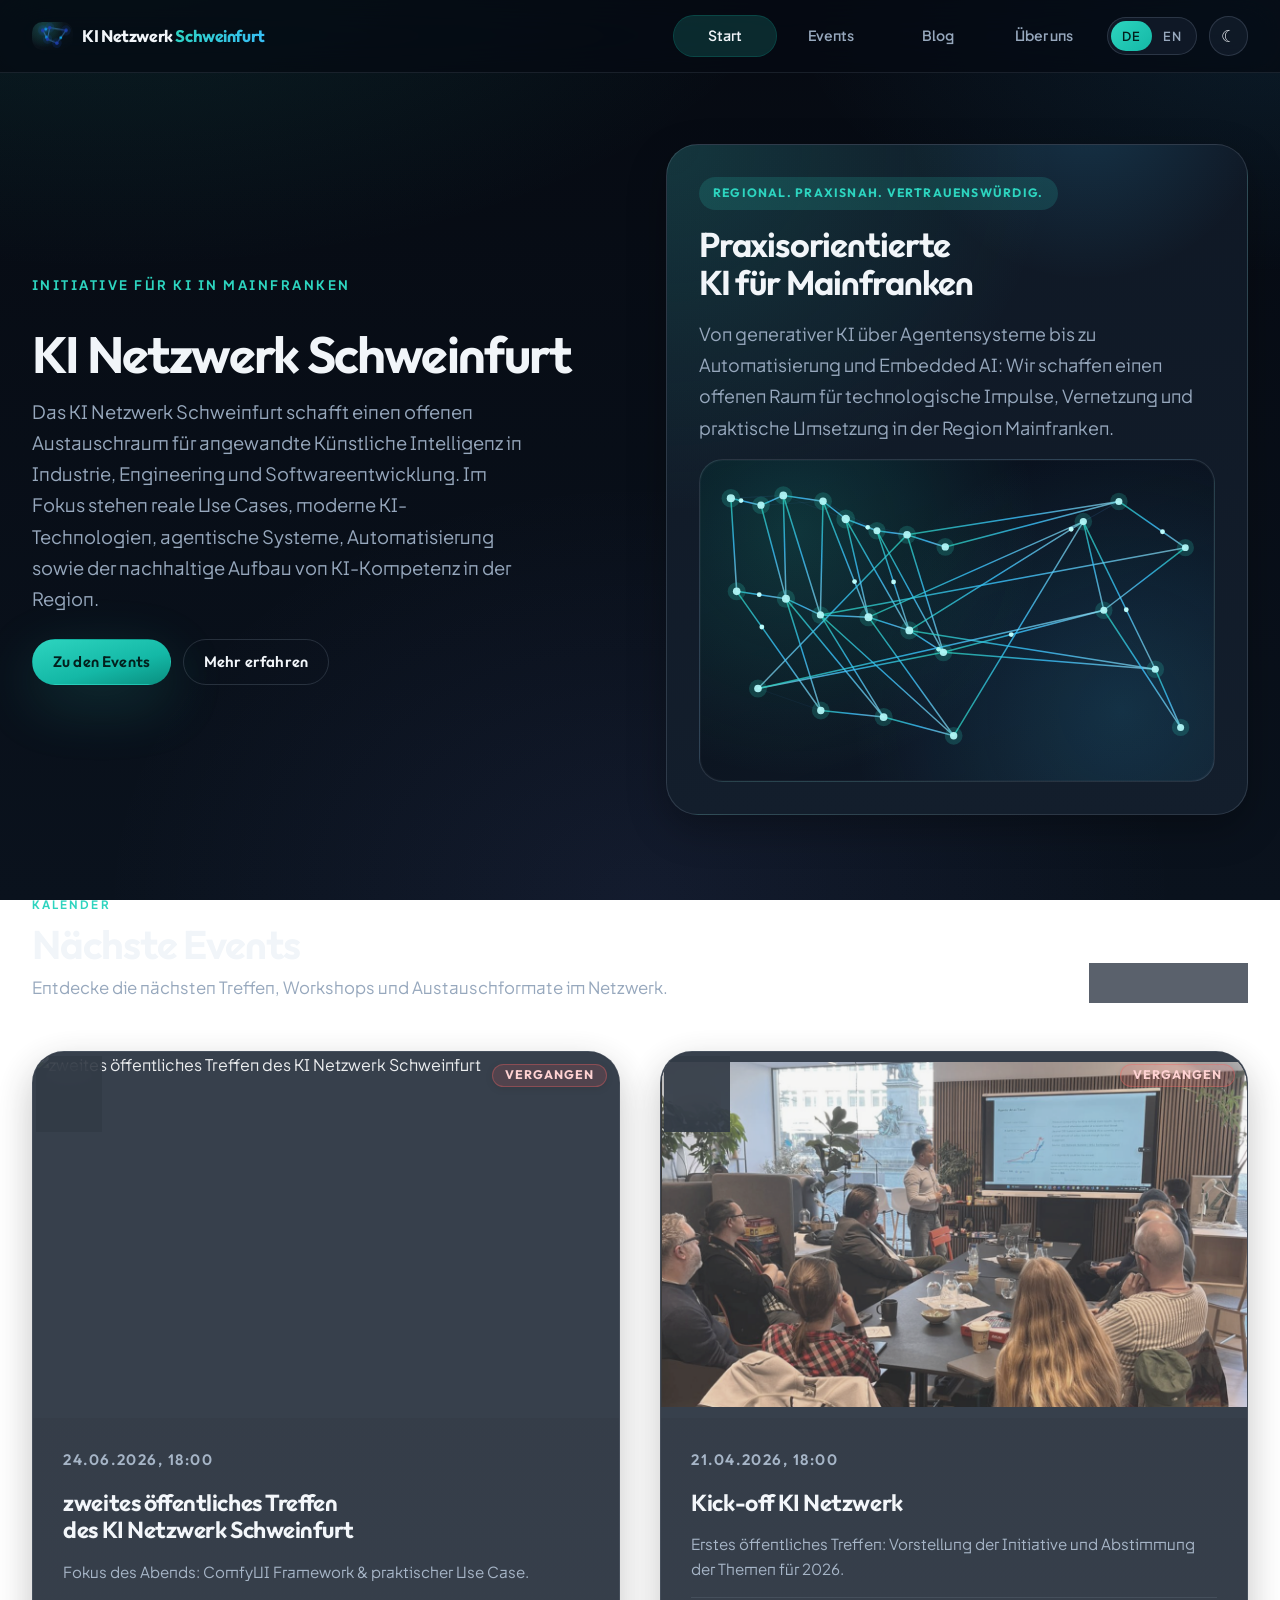
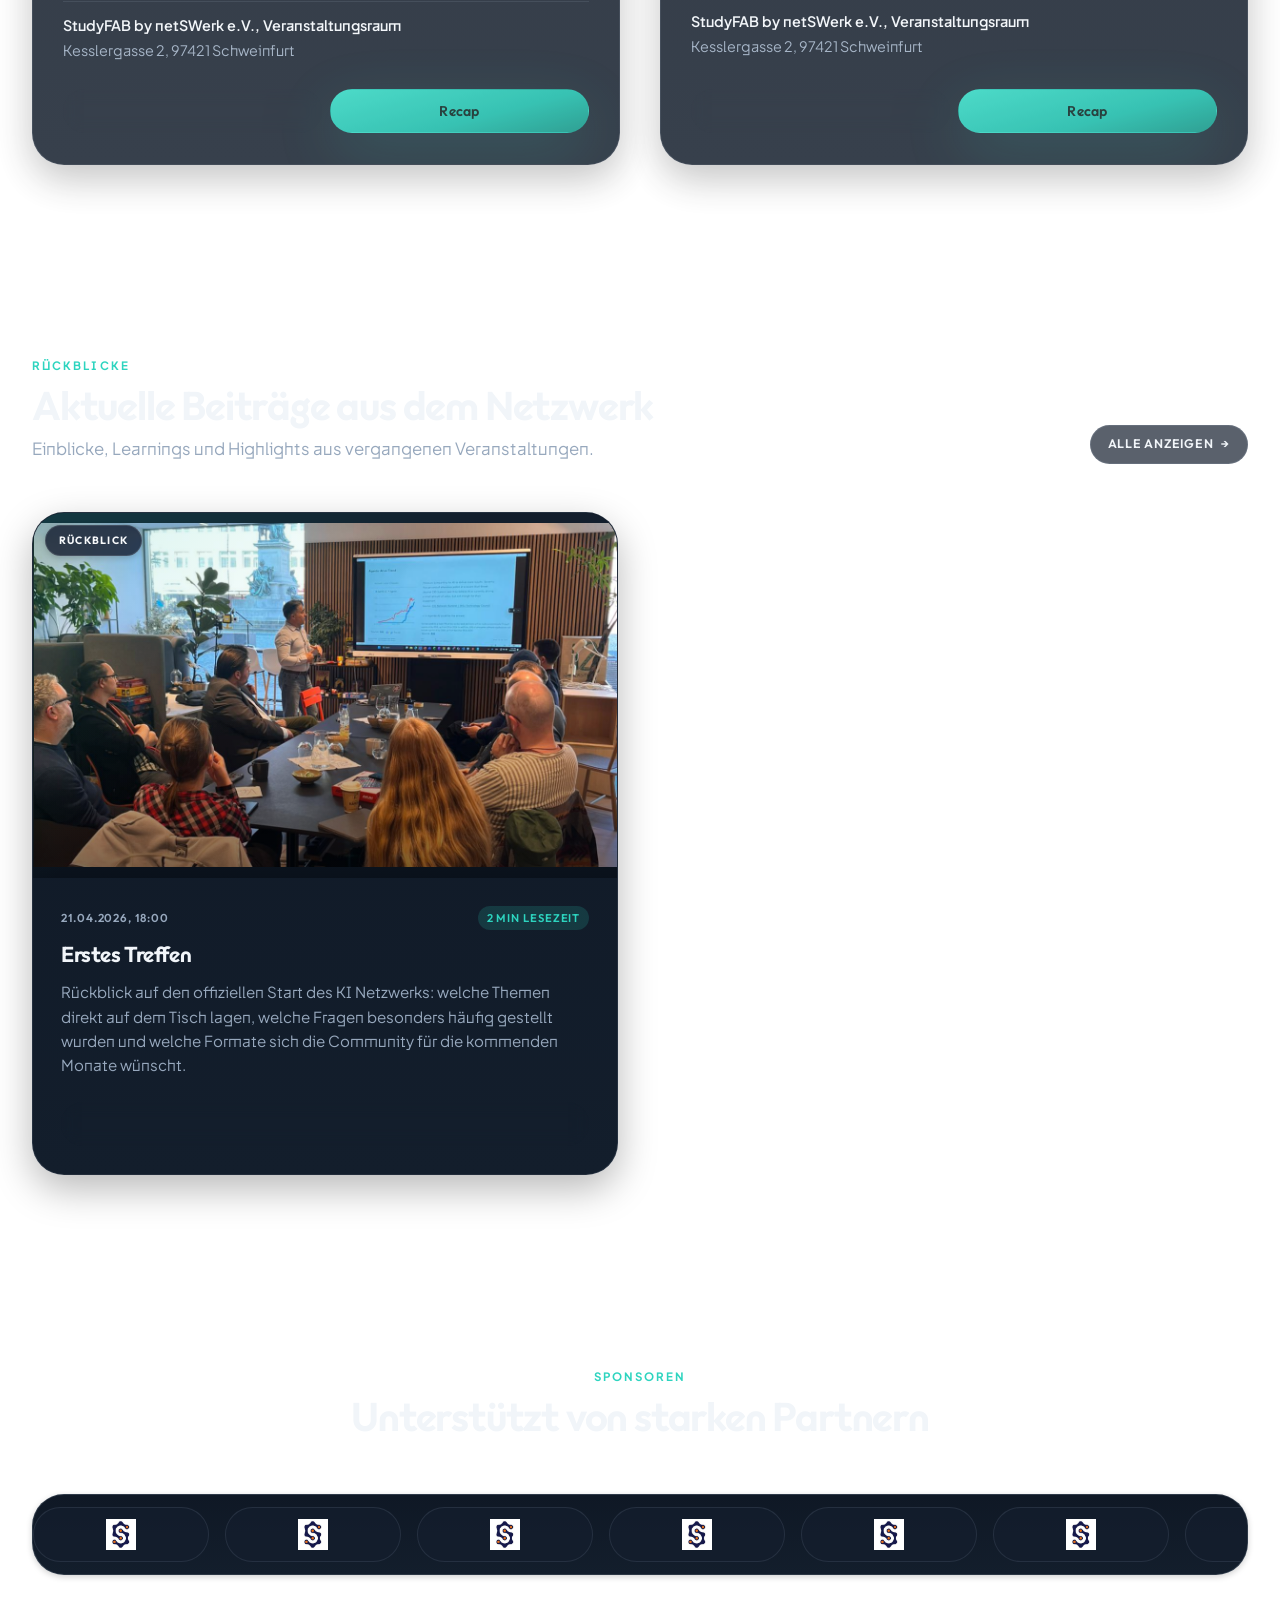
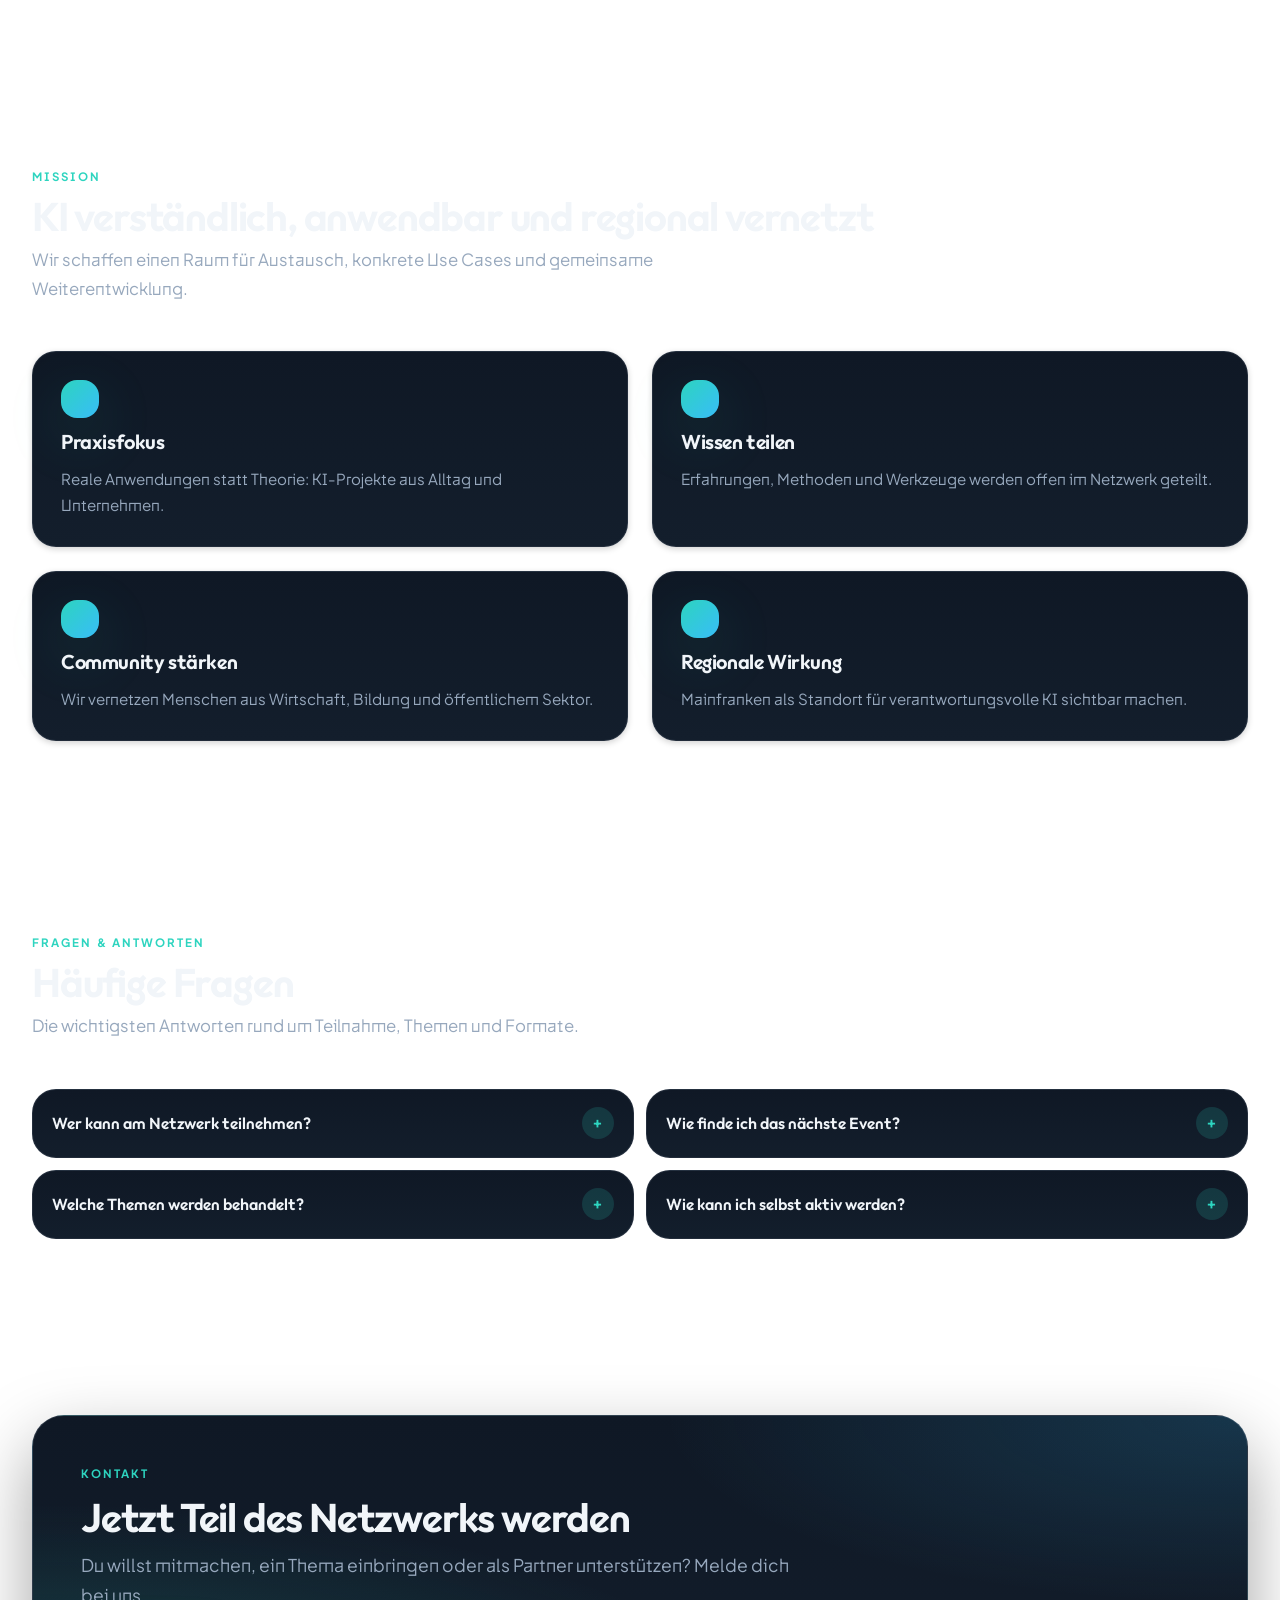
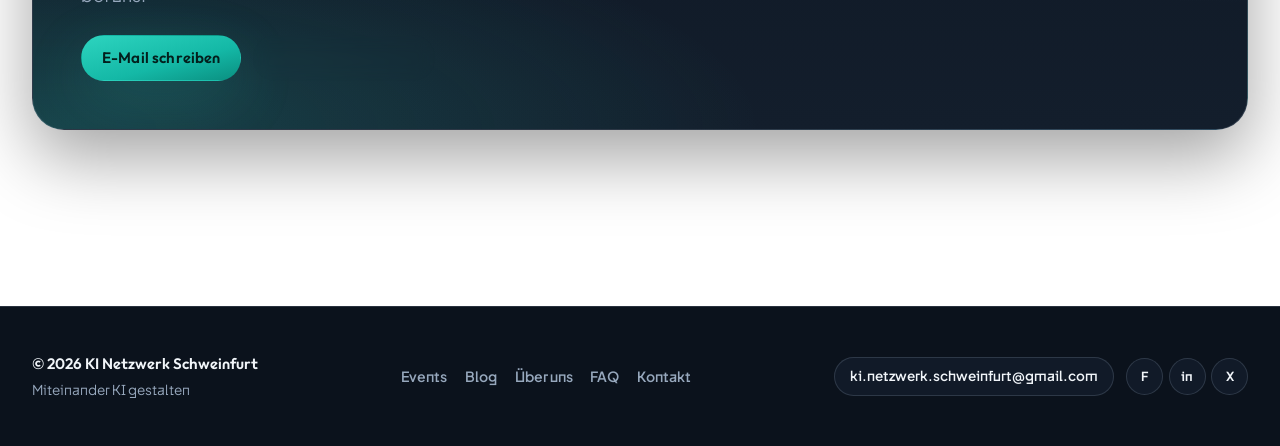
==== commit 5391a25b: "Polish responsive UI and layout consistency Polish responsive UI and layout consistency, including u" ====
--- a/index.html
+++ b/index.html
@@ -16,6 +16,7 @@
   Update History:
   - 02.05.2026  [Oliver Braun]   Project initialization
   - 07.05.2026  [Morteza Djebeli]  Initial change the text for the home page 
+  - 08.05.2026  [Oliver Braun]   Polish responsive UI and layout consistency, including updated JSON content structure and Markdown-based content handling.
   This project was independently developed and coded by me.
   Feel free to learn from the code, but please keep the attribution.
   ============================================================================
@@ -38,7 +39,6 @@
       rel="stylesheet"
     />
     <link rel="stylesheet" href="./assets/css/styles.css" />
-    <script defer src="./assets/js/i18n.js"></script>
     <script defer src="./assets/js/main.js"></script>
   </head>
   <body data-page="home">
@@ -89,6 +89,16 @@
           <a class="link" href="./blog.html" data-i18n="common.showAll"></a>
         </div>
         <div id="latest-posts" class="blog-cards-grid"></div>
+      </section>
+
+      <section class="home-section container fade-in" id="sponsors">
+        <div class="section-head section-head--center">
+          <div>
+            <p class="eyebrow" data-i18n="home.sponsorsLabel"></p>
+            <h2 data-i18n="home.sponsorsTitle"></h2>
+          </div>
+        </div>
+        <div id="sponsor-strip" class="sponsor-strip" aria-live="polite"></div>
       </section>
 
       <section class="home-section container fade-in" id="mission">
--- a/assets/css/styles.css
+++ b/assets/css/styles.css
@@ -13,6 +13,7 @@
 
   Update History:
   - 02.05.2026  [Oliver Braun]   Project initialization
+  - 08.05.2026  [Oliver Braun]   Polish responsive UI and layout consistency, including updated JSON content structure and Markdown-based content handling.
 
 
   Independently developed by me.
@@ -96,7 +97,7 @@
   --radius-pill: 999px;
 
   /* Layout */
-  --container-max: 72rem;            /* 1152px */
+  --container-max: 100%;             /* volle Bildschirmbreite */
   --container-narrow: 44rem;          /* 704px — Lesespalte */
   --gutter: clamp(1.1rem, 4vw, 2rem); /* Innenrand links/rechts */
   --header-height: 4.5rem;
@@ -289,6 +290,14 @@
   min-width: 0;
 }
 
+.section-head--center {
+  text-align: center;
+}
+
+.section-head--center > div {
+  margin-inline: auto;
+}
+
 .section-head h2 {
   margin: 0 0 var(--space-2);
 }
@@ -505,15 +514,19 @@
   box-shadow: var(--shadow-md);
   overflow: hidden;
   transition:
-    transform 0.28s var(--ease-spring),
-    border-color 0.22s ease,
-    box-shadow 0.28s ease;
+    transform 0.42s var(--ease-spring),
+    border-color 0.3s ease,
+    box-shadow 0.42s ease;
 }
 
 .card:hover {
-  transform: translateY(-3px);
+  transform: translateY(-5px);
   border-color: color-mix(in srgb, var(--color-primary) 26%, var(--border-strong));
-  box-shadow: var(--shadow-lg);
+  box-shadow:
+    var(--shadow-lg),
+    0 0 0 1px color-mix(in srgb, var(--color-primary) 24%, transparent),
+    0 8px 30px rgba(45, 212, 191, 0.18),
+    0 12px 44px rgba(56, 189, 248, 0.15);
 }
 
 .card .card-hitbox {
@@ -524,8 +537,9 @@
 
 .card-image {
   width: 100%;
-  aspect-ratio: 16 / 9;
-  object-fit: cover;
+  aspect-ratio: 16 / 10;
+  object-fit: contain;
+  object-position: center;
   background: var(--surface-2);
   border-bottom: 1px solid var(--border);
 }
@@ -577,8 +591,10 @@
   max-width: 100%;
   font-size: 0.88rem;
   padding-inline: 0.95rem;
-  overflow: hidden;
-  text-overflow: ellipsis;
+  white-space: normal;
+  text-align: center;
+  line-height: 1.3;
+  word-break: break-word;
 }
 
 .event-card .card-actions {
@@ -620,8 +636,21 @@
 }
 
 .event-card--modern:hover {
-  transform: translateY(-4px);
-  box-shadow: var(--shadow-lg);
+  transform: translateY(-6px);
+  box-shadow:
+    var(--shadow-lg),
+    0 0 0 1px color-mix(in srgb, var(--color-primary) 24%, transparent),
+    0 10px 32px rgba(45, 212, 191, 0.19),
+    0 14px 46px rgba(56, 189, 248, 0.16);
+}
+
+.events-cards .event-card:hover {
+  border-color: color-mix(in srgb, var(--color-primary) 32%, var(--border-strong));
+  box-shadow:
+    var(--shadow-lg),
+    0 0 0 1px color-mix(in srgb, var(--color-primary) 28%, transparent),
+    0 12px 36px rgba(45, 212, 191, 0.21),
+    0 16px 54px rgba(56, 189, 248, 0.18);
 }
 
 .event-card--modern.event-card--next {
@@ -629,20 +658,30 @@
   box-shadow: var(--shadow-md), 0 0 0 1px color-mix(in srgb, var(--color-primary) 12%, transparent);
 }
 
+/* Standard-Bildverhältnis 16:10 für alle Karten – Höhe skaliert proportional zur Breite */
 .event-card__media {
   position: relative;
   overflow: hidden;
   background: var(--surface-2);
-  min-height: 220px;
+  aspect-ratio: 16 / 10;
+  width: 100%;
+  border-top-left-radius: inherit;
+  border-top-right-radius: inherit;
+  border-bottom-left-radius: 0;
+  border-bottom-right-radius: 0;
 }
 
 .event-card__image {
   display: block;
   width: 100%;
   height: 100%;
-  min-height: 220px;
-  object-fit: cover;
+  object-fit: contain;
+  object-position: center;
   border: 0;
+  border-top-left-radius: inherit;
+  border-top-right-radius: inherit;
+  border-bottom-left-radius: 0;
+  border-bottom-right-radius: 0;
   transition: transform 0.45s var(--ease-out);
 }
 
@@ -775,24 +814,6 @@
   color: var(--color-primary-strong);
 }
 
-@media (min-width: 1100px) {
-  .event-card--modern {
-    display: grid;
-    grid-template-columns: minmax(0, 46%) minmax(0, 1fr);
-    align-items: stretch;
-  }
-
-  .event-card--modern .event-card__media {
-    min-height: 100%;
-  }
-
-  .event-card--modern .event-card__image {
-    position: absolute;
-    inset: 0;
-    min-height: 100%;
-  }
-}
-
 /* ---------- Blog-Karte ---------- */
 
 .blog-card {
@@ -802,12 +823,14 @@
 .blog-card .thumb-wrap {
   position: relative;
   width: 100%;
-  aspect-ratio: 16 / 9;
+  aspect-ratio: 16 / 10;
   overflow: hidden;
 }
 
 .blog-card .thumb-wrap .card-image {
   height: 100%;
+  width: 100%;
+  object-fit: contain;
   border-bottom: none;
 }
 
@@ -861,13 +884,15 @@
   display: grid;
   gap: clamp(1.75rem, 4vw, 2.75rem);
   grid-template-columns: 1fr;
-  max-width: 48rem;
-  margin-inline: auto;
-}
-
-@media (min-width: 960px) {
+  width: 100%;
+}
+
+.blog-cards-grid > * {
+  min-width: 0;
+}
+
+@media (min-width: 1100px) {
   .blog-cards-grid {
-    max-width: none;
     grid-template-columns: repeat(2, minmax(0, 1fr));
   }
 }
@@ -877,7 +902,7 @@
 }
 
 .blog-card--feature .thumb-wrap {
-  aspect-ratio: 21 / 10;
+  aspect-ratio: 16 / 10;
 }
 
 .blog-card--feature .card-image {
@@ -888,6 +913,8 @@
 .blog-card--feature:hover .card-image {
   transform: scale(1.04);
 }
+
+/* Höhe wird über aspect-ratio (16:10) automatisch berechnet, daher keine festen Höhen mehr nötig */
 
 .blog-card__recap-pill {
   position: absolute;
@@ -959,6 +986,7 @@
 }
 
 .feature-card {
+  position: relative;
   display: flex;
   flex-direction: column;
   gap: var(--space-3);
@@ -967,12 +995,22 @@
   border: 1px solid var(--border);
   border-radius: var(--radius-lg);
   box-shadow: var(--shadow-sm);
-  transition: transform 0.28s var(--ease-spring), border-color 0.22s ease;
-}
-
-.feature-card:hover {
-  transform: translateY(-2px);
-  border-color: color-mix(in srgb, var(--color-primary) 30%, var(--border-strong));
+  transition:
+    transform 0.38s var(--ease-spring),
+    border-color 0.3s ease,
+    box-shadow 0.38s ease;
+}
+
+.feature-grid .feature-card:hover,
+.feature-grid .feature-card:focus-within,
+.feature-grid .feature-card:active {
+  transform: translateY(-3px);
+  border-color: color-mix(in srgb, var(--color-primary) 26%, var(--border-strong));
+  box-shadow:
+    var(--shadow-sm),
+    0 0 0 1px color-mix(in srgb, var(--color-primary) 22%, transparent),
+    0 6px 20px rgba(45, 212, 191, 0.14),
+    0 9px 30px rgba(56, 189, 248, 0.12);
 }
 
 .feature-card h3 {
@@ -1017,11 +1055,20 @@
   border: 1px solid var(--border);
   border-radius: var(--radius-lg);
   overflow: hidden;
-  transition: border-color 0.22s ease;
+  transition:
+    transform 0.38s var(--ease-spring),
+    border-color 0.3s ease,
+    box-shadow 0.38s ease;
 }
 
 .faq-item:hover {
+  transform: translateY(-3px);
   border-color: color-mix(in srgb, var(--color-primary) 26%, var(--border-strong));
+  box-shadow:
+    var(--shadow-sm),
+    0 0 0 1px color-mix(in srgb, var(--color-primary) 22%, transparent),
+    0 6px 20px rgba(45, 212, 191, 0.14),
+    0 9px 30px rgba(56, 189, 248, 0.12);
 }
 
 .faq-question {
@@ -1179,13 +1226,21 @@
   grid-template-columns: 1fr;
 }
 
+/* Home: Events nutzen dasselbe Grid-Verhalten wie die Blog-Karten (1 Spalte < 1100px, 2 Spalten ≥ 1100px),
+   alle Karten gleich breit (kein Full-Row-Span für die Next-Event-Karte) */
+.events-cards--home {
+  width: 100%;
+}
+
 @media (min-width: 880px) {
   .events-cards:not(.events-cards--home) {
     grid-template-columns: repeat(2, minmax(0, 1fr));
   }
-
-  .events-cards--home .event-card--next {
-    grid-column: 1 / -1;
+}
+
+@media (min-width: 1100px) {
+  .events-cards--home {
+    grid-template-columns: repeat(2, minmax(0, 1fr));
   }
 }
 
@@ -1567,7 +1622,7 @@
 }
 
 /* Mobile: Nav als Dropdown */
-@media (max-width: 759px) {
+@media (max-width: 979px) {
   .nav {
     position: absolute;
     inset: calc(100% + 0.5rem) var(--gutter) auto var(--gutter);
@@ -1619,7 +1674,7 @@
   }
 }
 
-@media (min-width: 760px) {
+@media (min-width: 980px) {
   .nav {
     display: flex;
   }
@@ -1648,6 +1703,15 @@
   to {
     opacity: 1;
     transform: scale(1) translateY(0);
+  }
+}
+
+@keyframes sponsorMarquee {
+  from {
+    transform: translateX(0);
+  }
+  to {
+    transform: translateX(-50%);
   }
 }
 
@@ -1806,26 +1870,50 @@
 /* ---------- Startseite: Hero ---------- */
 
 .hero {
-  padding-top: clamp(2.5rem, 7vw, 5rem);
-  padding-bottom: clamp(2rem, 6vw, 4rem);
+  position: relative;
+  padding-top: clamp(2.5rem, 6vw, 4.5rem);
+  padding-bottom: clamp(1.75rem, 4vw, 3rem);
   display: grid;
   grid-template-columns: 1fr;
   gap: clamp(1.75rem, 5vw, 3rem);
   align-items: start;
+  overflow: visible;
+  isolation: isolate;
 }
 
 @media (min-width: 900px) {
   .hero {
-    grid-template-columns: minmax(0, 1.05fr) minmax(0, 0.95fr);
+    grid-template-columns: minmax(0, 1fr) minmax(0, 1fr);
     align-items: center;
+    gap: clamp(2rem, 4vw, 3.5rem);
+  }
+}
+
+@media (min-width: 1280px) {
+  .hero-content h1 {
+    font-size: clamp(3rem, 2.3vw + 1.35rem, 4rem);
+    line-height: 1.02;
+  }
+
+  .hero-content .eyebrow {
+    font-size: 0.82rem;
+    letter-spacing: 0.19em;
+  }
+
+  .hero-text {
+    font-size: clamp(1.14rem, 0.95vw + 0.58rem, 1.34rem);
+    line-height: 1.75;
+    max-width: 38ch;
   }
 }
 
 .hero-content {
+  position: relative;
+  z-index: 4;
   display: flex;
   flex-direction: column;
   gap: var(--space-4);
-  max-width: 38rem;
+  max-width: 44rem;
 }
 
 .hero-content h1 {
@@ -1857,6 +1945,21 @@
     linear-gradient(180deg, var(--surface) 0%, var(--surface-2) 100%);
   box-shadow: var(--shadow-md);
   overflow: hidden;
+  z-index: 2;
+  transition:
+    transform 0.42s var(--ease-spring),
+    border-color 0.3s ease,
+    box-shadow 0.42s ease;
+}
+
+.hero-panel:hover {
+  transform: translateY(-4px);
+  border-color: color-mix(in srgb, var(--color-primary) 28%, var(--border-strong));
+  box-shadow:
+    var(--shadow-lg),
+    0 0 0 1px color-mix(in srgb, var(--color-primary) 24%, transparent),
+    0 8px 24px rgba(45, 212, 191, 0.16),
+    0 11px 34px rgba(56, 189, 248, 0.13);
 }
 
 .hero-panel::before {
@@ -1876,6 +1979,7 @@
   flex-direction: column;
   gap: var(--space-4);
   width: 100%;
+  z-index: 2;
 }
 
 .hero-chip {
@@ -1887,22 +1991,22 @@
   background: var(--color-primary-soft);
   color: var(--color-primary-strong);
   font-family: var(--font-display);
-  font-size: 0.7rem;
+  font-size: 0.76rem;
   font-weight: 700;
-  letter-spacing: 0.12em;
+  letter-spacing: 0.1em;
   text-transform: uppercase;
 }
 
 .hero-panel h2 {
   margin: 0;
-  font-size: clamp(1.35rem, 2.5vw + 0.4rem, 1.7rem);
+  font-size: clamp(1.55rem, 2.8vw + 0.45rem, 2.15rem);
 }
 
 .hero-panel p {
   margin: 0;
   color: var(--text-muted);
-  line-height: 1.7;
-  font-size: 0.98rem;
+  line-height: 1.75;
+  font-size: clamp(1.02rem, 1vw + 0.55rem, 1.12rem);
 }
 
 .hero-network-visual {
@@ -1930,6 +2034,30 @@
 .hero-network-visual canvas {
   width: 100%;
   height: 100%;
+  touch-action: none;
+  cursor: default;
+  pointer-events: auto;
+  opacity: 1;
+}
+
+@media (max-width: 1040px) {
+  .hero {
+    min-height: clamp(30rem, 66vh, 42rem);
+  }
+}
+
+@media (max-width: 760px) {
+  .hero {
+    min-height: clamp(28rem, 58vh, 36rem);
+  }
+
+  .hero-network-visual canvas {
+    opacity: 0.72;
+  }
+}
+
+#upcoming-events.home-section {
+  padding-top: clamp(1.2rem, 2.6vw, 2rem);
 }
 
 /* ---------- Home: Sektionen ---------- */
@@ -1940,6 +2068,73 @@
 
 #next-events.events-cards {
   margin-top: var(--space-2);
+}
+
+.sponsor-strip {
+  overflow: hidden;
+  border: 1px solid var(--border-strong);
+  border-radius: var(--radius-xl);
+  background: linear-gradient(180deg, var(--surface) 0%, var(--surface-2) 100%);
+  box-shadow: var(--shadow-sm);
+  padding: var(--space-3) 0;
+}
+
+.sponsor-marquee {
+  display: flex;
+  align-items: center;
+  width: max-content;
+  gap: var(--space-4);
+  animation: sponsorMarquee var(--sponsor-duration, 28s) linear infinite;
+}
+
+.sponsor-track {
+  display: flex;
+  align-items: center;
+  width: max-content;
+  gap: var(--space-4);
+  flex-shrink: 0;
+}
+
+.sponsor-item {
+  display: inline-flex;
+  align-items: center;
+  justify-content: center;
+  min-width: 11rem;
+  min-height: 3.1rem;
+  padding: 0.7rem 1rem;
+  border: 1px solid var(--border);
+  border-radius: var(--radius-pill);
+  background: var(--surface-soft);
+  font-family: var(--font-display);
+  font-size: 0.88rem;
+  font-weight: 600;
+  letter-spacing: 0.02em;
+  text-align: center;
+  transition:
+    transform 0.42s var(--ease-spring),
+    border-color 0.3s ease,
+    box-shadow 0.42s ease;
+}
+
+.sponsor-item:hover {
+  transform: translateY(-3px);
+  border-color: color-mix(in srgb, var(--color-primary) 28%, var(--border-strong));
+  box-shadow:
+    var(--shadow-md),
+    0 0 0 1px color-mix(in srgb, var(--color-primary) 22%, transparent),
+    0 8px 24px rgba(45, 212, 191, 0.16),
+    0 11px 34px rgba(56, 189, 248, 0.13);
+}
+
+.sponsor-item img {
+  max-height: 1.9rem;
+  width: auto;
+  max-width: 100%;
+  object-fit: contain;
+}
+
+.sponsor-strip:hover .sponsor-marquee {
+  animation-play-state: paused;
 }
 
 /* CTA */
@@ -1959,6 +2154,20 @@
   box-shadow: var(--shadow-lg);
   overflow: hidden;
   text-align: left;
+  transition:
+    transform 0.42s var(--ease-spring),
+    border-color 0.3s ease,
+    box-shadow 0.42s ease;
+}
+
+.cta-panel:hover {
+  transform: translateY(-5px);
+  border-color: color-mix(in srgb, var(--color-primary) 28%, var(--border-strong));
+  box-shadow:
+    var(--shadow-lg),
+    0 0 0 1px color-mix(in srgb, var(--color-primary) 24%, transparent),
+    0 8px 30px rgba(45, 212, 191, 0.18),
+    0 12px 44px rgba(56, 189, 248, 0.15);
 }
 
 .cta-panel .eyebrow {
@@ -1996,6 +2205,20 @@
     radial-gradient(120% 100% at 0% 0%, rgba(45, 212, 191, 0.14), transparent 55%),
     linear-gradient(180deg, var(--surface) 0%, var(--surface-2) 100%);
   box-shadow: var(--shadow-md);
+  transition:
+    transform 0.42s var(--ease-spring),
+    border-color 0.3s ease,
+    box-shadow 0.42s ease;
+}
+
+.about-hero:hover {
+  transform: translateY(-4px);
+  border-color: color-mix(in srgb, var(--color-primary) 28%, var(--border-strong));
+  box-shadow:
+    var(--shadow-lg),
+    0 0 0 1px color-mix(in srgb, var(--color-primary) 22%, transparent),
+    0 8px 24px rgba(45, 212, 191, 0.16),
+    0 11px 34px rgba(56, 189, 248, 0.13);
 }
 
 .about-eyebrow {
@@ -2035,6 +2258,20 @@
   border-radius: var(--radius-lg);
   background: linear-gradient(180deg, var(--surface) 0%, var(--surface-2) 100%);
   box-shadow: var(--shadow-sm);
+  transition:
+    transform 0.42s var(--ease-spring),
+    border-color 0.3s ease,
+    box-shadow 0.42s ease;
+}
+
+.about-panel:hover {
+  transform: translateY(-4px);
+  border-color: color-mix(in srgb, var(--color-primary) 26%, var(--border-strong));
+  box-shadow:
+    var(--shadow-md),
+    0 0 0 1px color-mix(in srgb, var(--color-primary) 20%, transparent),
+    0 8px 24px rgba(45, 212, 191, 0.14),
+    0 11px 34px rgba(56, 189, 248, 0.12);
 }
 
 .about-panel--accent {
@@ -2092,6 +2329,44 @@
   border-color: var(--border-strong);
   color: var(--text-muted);
   font-weight: 500;
+}
+
+.about-partner-logos {
+  display: grid;
+  grid-template-columns: repeat(auto-fit, minmax(160px, 1fr));
+  gap: var(--space-3);
+}
+
+.about-partner-logo {
+  display: inline-flex;
+  align-items: center;
+  justify-content: center;
+  min-height: 5.5rem;
+  padding: 0.85rem 1rem;
+  border: 1px solid var(--border-strong);
+  border-radius: var(--radius-md);
+  background: color-mix(in srgb, var(--surface) 88%, transparent);
+  transition:
+    transform 0.42s var(--ease-spring),
+    border-color 0.3s ease,
+    box-shadow 0.42s ease;
+}
+
+.about-partner-logo:hover {
+  transform: translateY(-4px);
+  border-color: color-mix(in srgb, var(--color-primary) 28%, var(--border-strong));
+  box-shadow:
+    var(--shadow-md),
+    0 0 0 1px color-mix(in srgb, var(--color-primary) 22%, transparent),
+    0 8px 24px rgba(45, 212, 191, 0.16),
+    0 11px 34px rgba(56, 189, 248, 0.13);
+}
+
+.about-partner-logo img {
+  max-height: 2.9rem;
+  width: auto;
+  max-width: 100%;
+  object-fit: contain;
 }
 
 /* ---------- Initiator-Block (About) ---------- */
@@ -2107,6 +2382,20 @@
     radial-gradient(120% 100% at 100% 0%, rgba(45, 212, 191, 0.10), transparent 55%),
     linear-gradient(180deg, var(--surface) 0%, var(--surface-2) 100%);
   box-shadow: var(--shadow-md);
+  transition:
+    transform 0.42s var(--ease-spring),
+    border-color 0.3s ease,
+    box-shadow 0.42s ease;
+}
+
+.about-initiators:hover {
+  transform: translateY(-4px);
+  border-color: color-mix(in srgb, var(--color-primary) 26%, var(--border-strong));
+  box-shadow:
+    var(--shadow-lg),
+    0 0 0 1px color-mix(in srgb, var(--color-primary) 22%, transparent),
+    0 8px 24px rgba(45, 212, 191, 0.16),
+    0 11px 34px rgba(56, 189, 248, 0.13);
 }
 
 .initiator-card {
@@ -2208,10 +2497,13 @@
 .blog-detail-image {
   width: 100%;
   height: auto;
+  max-height: min(62vh, 34rem);
   margin: var(--space-3) 0 var(--space-4);
   border-radius: var(--radius-lg);
   border: 1px solid var(--border);
   background: var(--surface-2);
+  object-fit: contain;
+  object-position: center;
 }
 
 .event-detail-head,
@@ -2270,6 +2562,16 @@
 .markdown-content ul {
   margin: 0 0 var(--space-3);
   padding-left: 1.2rem;
+}
+
+.markdown-content img {
+  display: block;
+  max-width: 100%;
+  width: auto;
+  height: auto;
+  max-height: min(62vh, 34rem);
+  object-fit: contain;
+  margin: var(--space-4) auto;
 }
 
 .markdown-content .btn,
@@ -2319,6 +2621,39 @@
     animation: none !important;
     transform: none !important;
     opacity: 1 !important;
+  }
+}
+
+/* Ultra-Wide Feintuning: konsistente Container, keine leeren Flächen */
+@media (min-width: 1500px) {
+  :root {
+    --container-max: min(100%, 124rem);
+    --gutter: clamp(1.5rem, 2.4vw, 2.4rem);
+  }
+
+  .page-main {
+    padding-block: clamp(1.6rem, 2.4vw, 2.4rem) clamp(2rem, 3vw, 3rem);
+  }
+
+  .home-section {
+    padding-block: clamp(2rem, 3vw, 3.2rem);
+  }
+
+  .events-cards:not(.events-cards--home) {
+    grid-template-columns: repeat(2, minmax(0, 1fr));
+    gap: clamp(1.5rem, 2vw, 2.25rem);
+  }
+
+  .events-cards:not(.events-cards--home) .event-card {
+    width: 100%;
+    max-width: none;
+    justify-self: stretch;
+  }
+
+  .blog-cards-grid {
+    max-width: 100%;
+    margin-inline: 0;
+    gap: clamp(1.5rem, 2vw, 2.25rem);
   }
 }
 
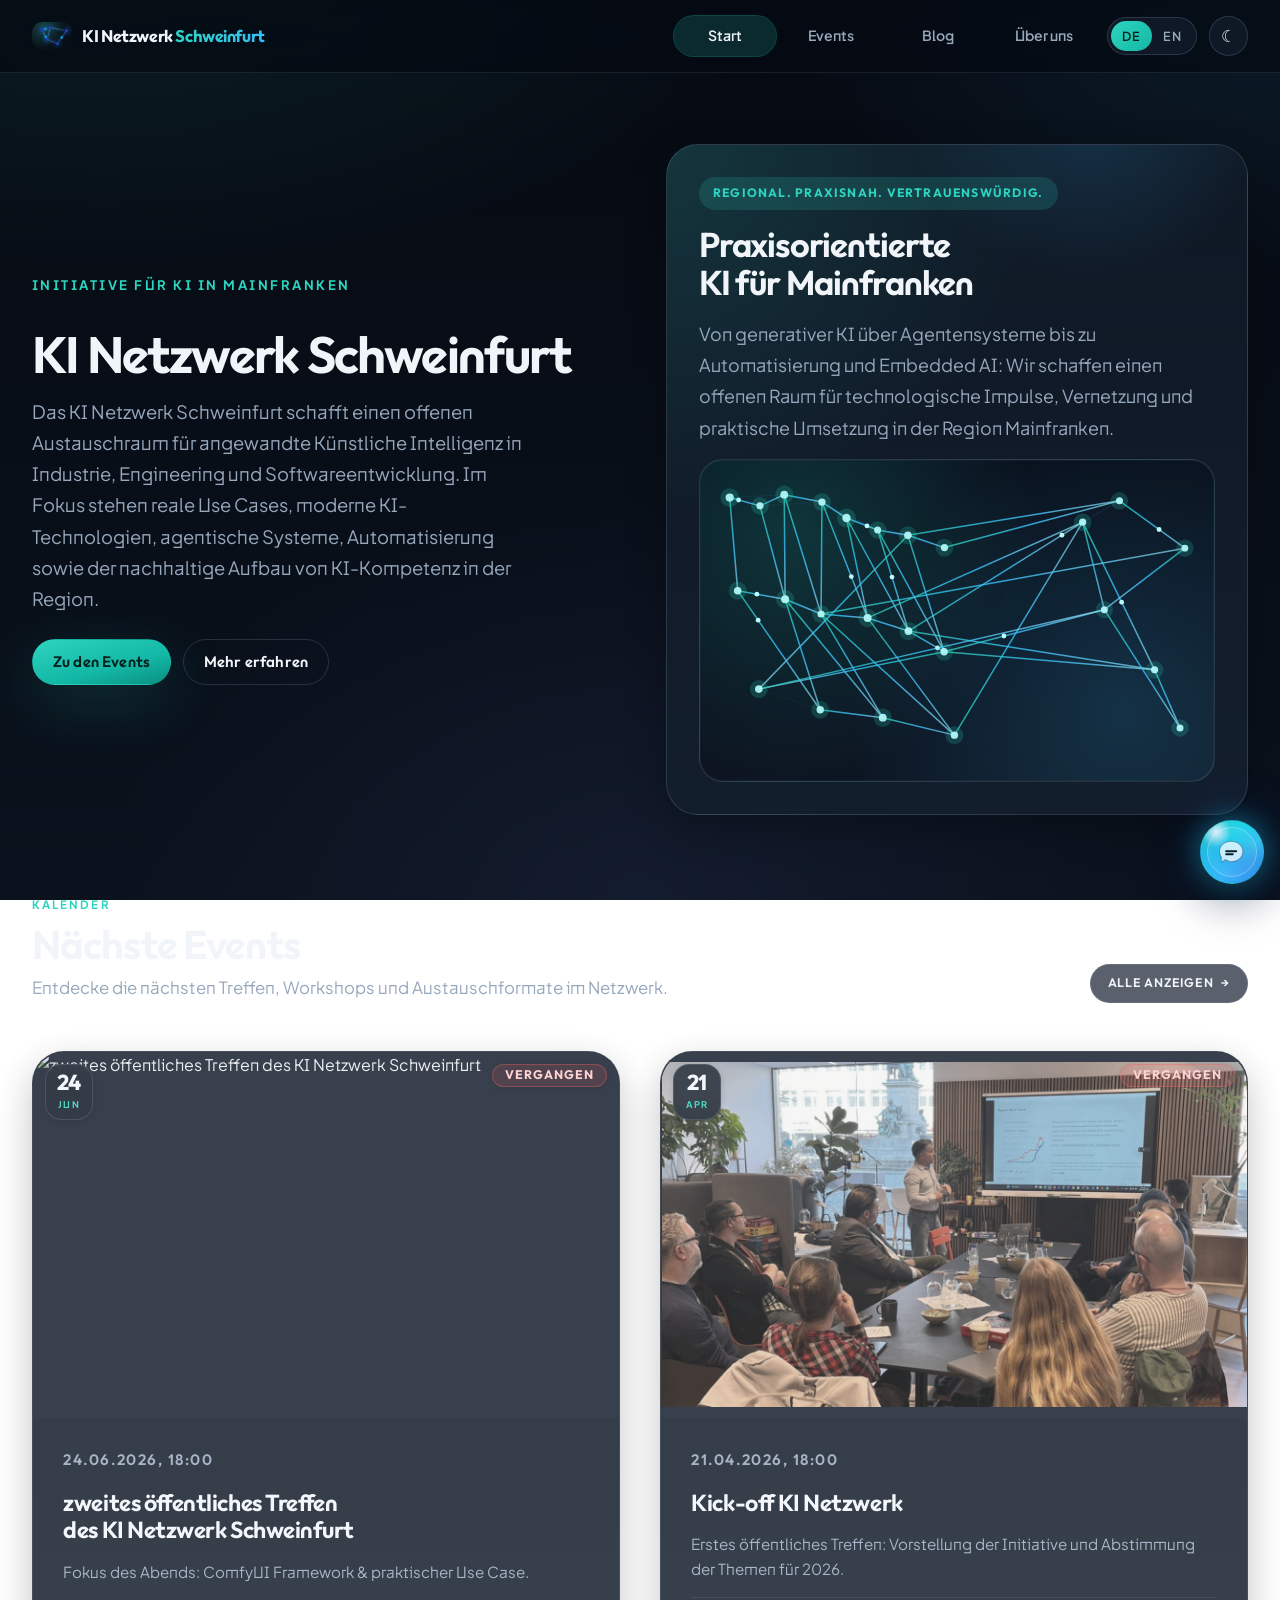
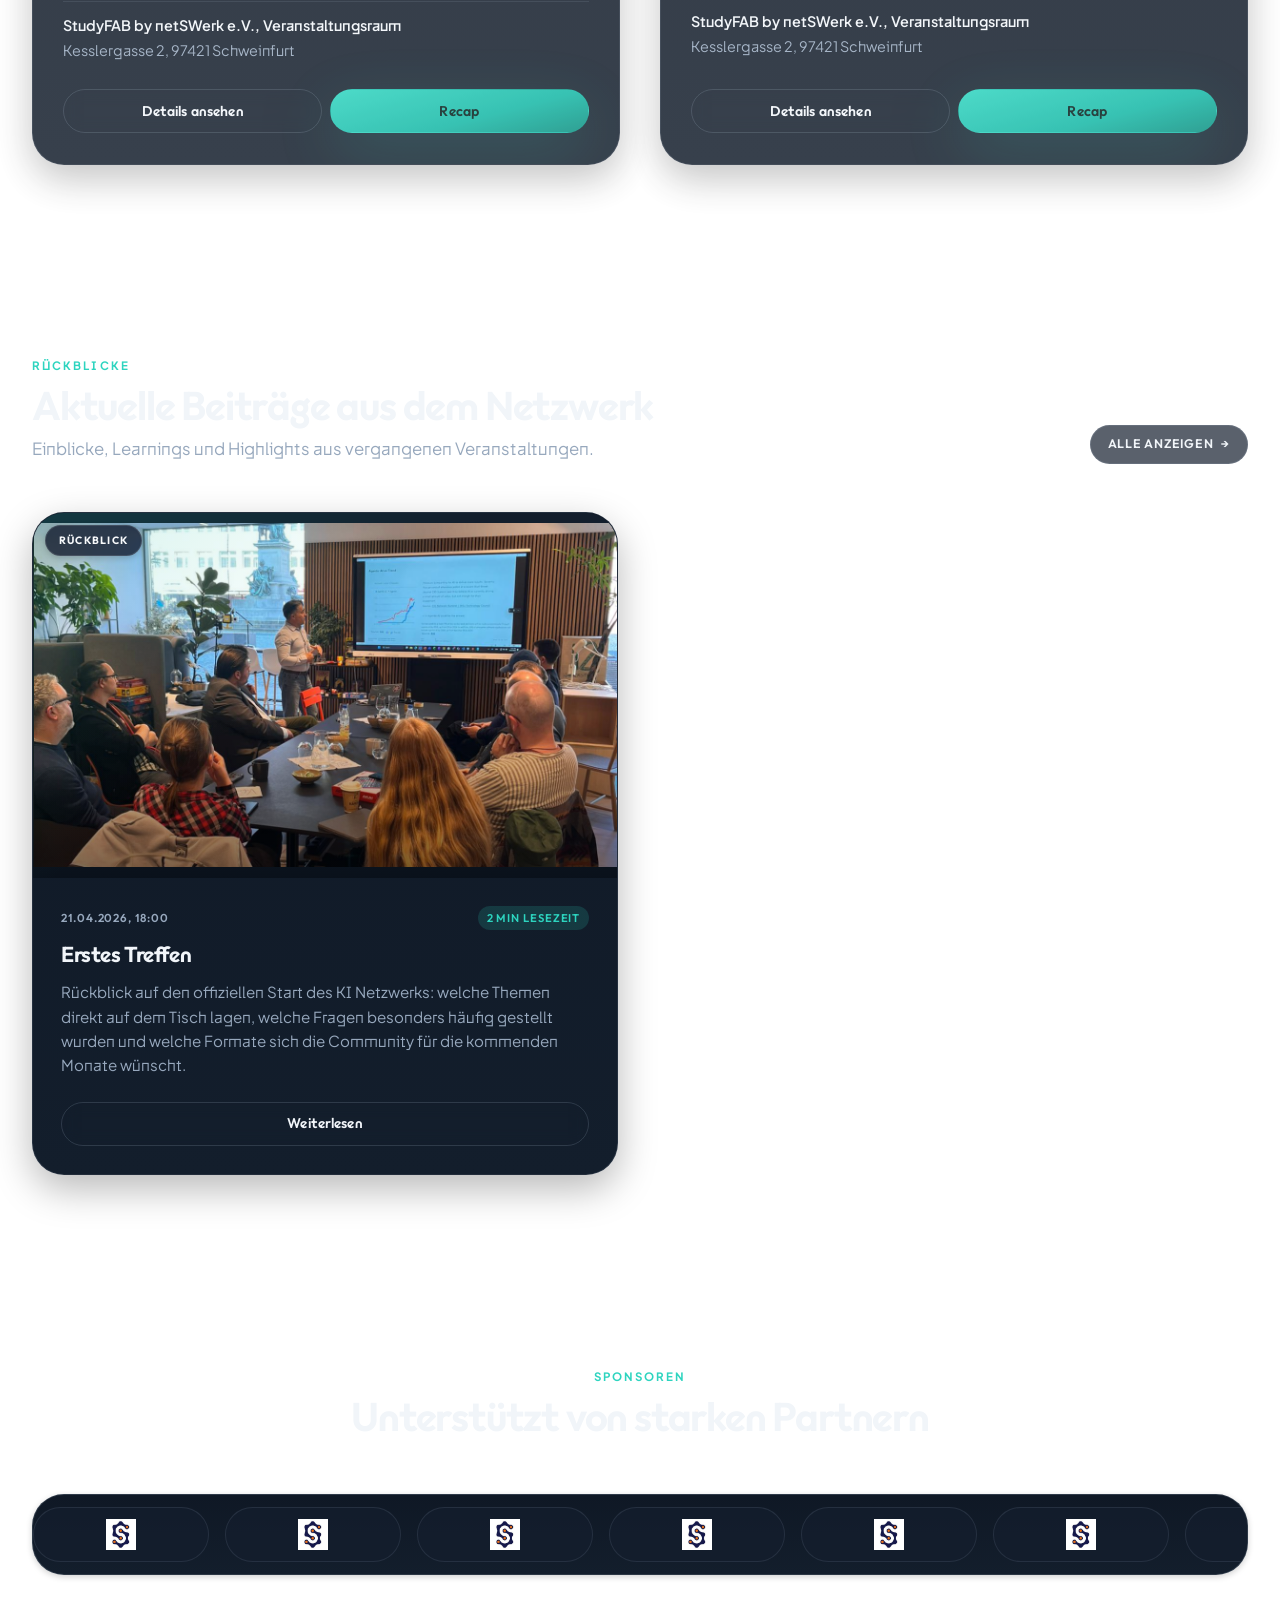
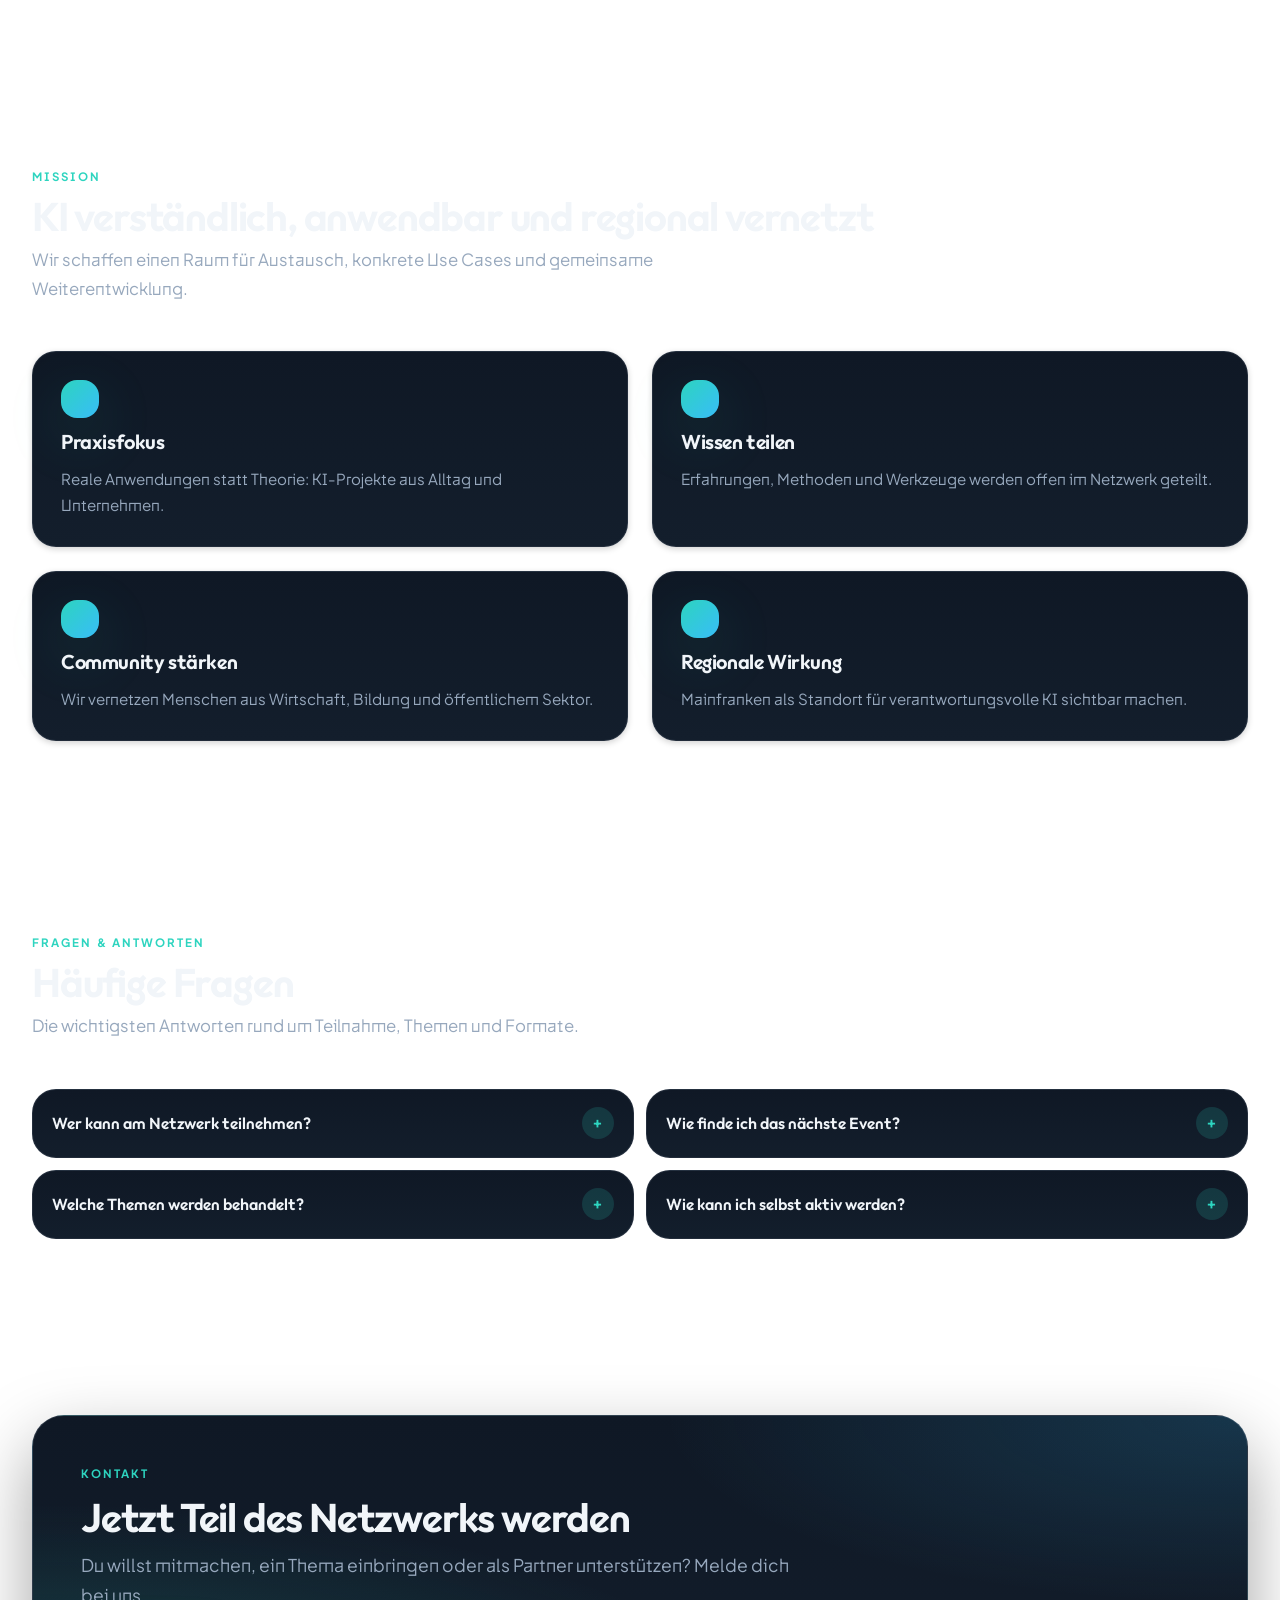
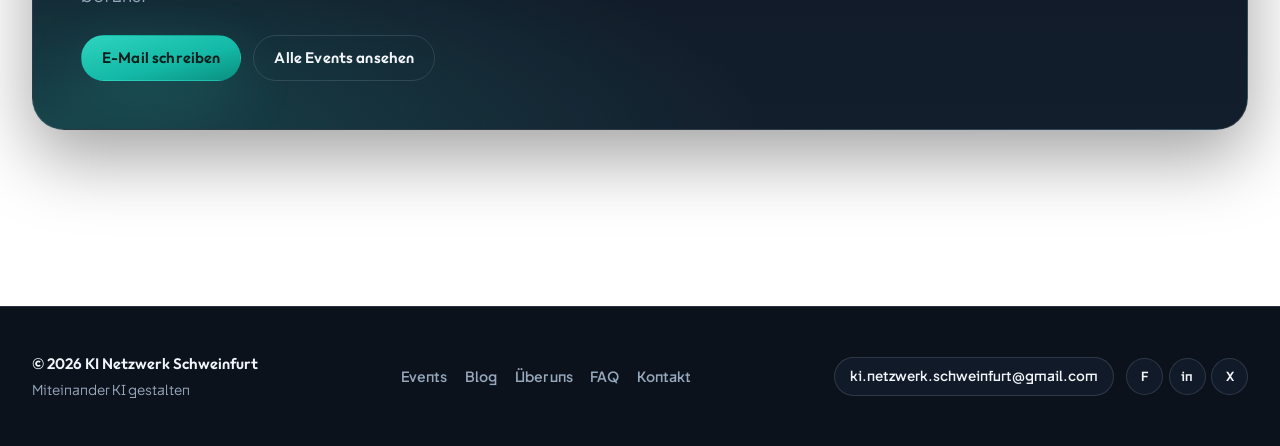
==== commit da8f5592: "Add local WebLLM chat assistant Add local in-browser WebLLM assistant with models, sliders, cache, a" ====
--- a/index.html
+++ b/index.html
@@ -17,6 +17,7 @@
   - 02.05.2026  [Oliver Braun]   Project initialization
   - 07.05.2026  [Morteza Djebeli]  Initial change the text for the home page 
   - 08.05.2026  [Oliver Braun]   Polish responsive UI and layout consistency, including updated JSON content structure and Markdown-based content handling.
+  - 08.05.2026  [Oliver Braun]   Add local WebLLM chat assistant.
   This project was independently developed and coded by me.
   Feel free to learn from the code, but please keep the attribution.
   ============================================================================
--- a/assets/css/styles.css
+++ b/assets/css/styles.css
@@ -14,6 +14,7 @@
   Update History:
   - 02.05.2026  [Oliver Braun]   Project initialization
   - 08.05.2026  [Oliver Braun]   Polish responsive UI and layout consistency, including updated JSON content structure and Markdown-based content handling.
+  - 08.05.2026  [Oliver Braun]   Add local WebLLM chat assistant.
 
 
   Independently developed by me.
@@ -2592,6 +2593,1097 @@
   color: var(--color-primary-strong);
 }
 
+/* ---------- Lokaler KI-Chat ---------- */
+.ai-chat {
+  --ai-chat-accent: var(--color-primary-strong);
+  position: fixed;
+  right: max(1rem, env(safe-area-inset-right, 0px));
+  bottom: max(1rem, env(safe-area-inset-bottom, 0px));
+  z-index: 320;
+  display: flex;
+  flex-direction: column;
+  align-items: flex-end;
+  gap: var(--space-3);
+  pointer-events: none;
+  isolation: isolate;
+}
+
+.ai-chat--left {
+  right: auto;
+  left: max(1rem, env(safe-area-inset-left, 0px));
+  align-items: flex-start;
+}
+
+.ai-chat--right {
+  right: max(1rem, env(safe-area-inset-right, 0px));
+  left: auto;
+  align-items: flex-end;
+}
+
+.ai-chat-toggle,
+.ai-chat-panel {
+  pointer-events: auto;
+}
+
+.ai-chat [hidden] {
+  display: none !important;
+}
+
+.ai-chat-toggle {
+  position: relative;
+  isolation: isolate;
+  display: grid;
+  place-items: center;
+  overflow: hidden;
+  width: 4rem;
+  height: 4rem;
+  padding: 0;
+  border: 1px solid color-mix(in srgb, var(--ai-chat-accent) 42%, transparent);
+  border-radius: 50%;
+  background:
+    radial-gradient(circle at 24% 18%, rgba(255, 255, 255, 0.95), transparent 22%),
+    radial-gradient(circle at 72% 78%, rgba(59, 130, 246, 0.72), transparent 42%),
+    linear-gradient(135deg, #2dd4bf 0%, #22d3ee 38%, #38bdf8 62%, #2563eb 100%),
+    var(--surface);
+  color: #03131a;
+  box-shadow:
+    0 18px 48px rgba(0, 0, 0, 0.35),
+    0 0 28px rgba(34, 211, 238, 0.46),
+    0 0 56px rgba(37, 99, 235, 0.32);
+  font-weight: 750;
+  cursor: pointer;
+  animation: aiChatFloat 3.2s ease-in-out infinite;
+  transition: transform 0.2s ease, box-shadow 0.2s ease;
+}
+
+.ai-chat--open .ai-chat-toggle {
+  display: none;
+}
+
+.ai-chat-toggle::before {
+  content: "";
+  position: absolute;
+  inset: -42%;
+  z-index: -1;
+  border-radius: inherit;
+  background:
+    conic-gradient(
+      from 0deg,
+      transparent,
+      rgba(45, 212, 191, 0.2),
+      rgba(56, 189, 248, 0.48),
+      rgba(37, 99, 235, 0.24),
+      transparent
+    );
+  filter: blur(7px);
+  animation: aiChatRingSpin 4.4s linear infinite;
+}
+
+.ai-chat-toggle::after {
+  content: "";
+  position: absolute;
+  inset: 0.36rem;
+  border: 1px solid rgba(255, 255, 255, 0.5);
+  border-radius: inherit;
+  opacity: 0.62;
+  box-shadow: inset 0 0 18px rgba(255, 255, 255, 0.18);
+  animation: aiChatPulse 2.7s ease-in-out infinite;
+}
+
+.ai-chat-toggle:hover {
+  transform: translateY(-3px) scale(1.03);
+  box-shadow:
+    0 22px 58px rgba(0, 0, 0, 0.4),
+    0 0 40px rgba(34, 211, 238, 0.58),
+    0 0 78px rgba(37, 99, 235, 0.42);
+}
+
+.ai-chat-toggle__icon {
+  display: grid;
+  width: 2.35rem;
+  height: 2.35rem;
+  place-items: center;
+  border-radius: 50%;
+  color: #05202b;
+  animation: aiChatIconBob 2.6s ease-in-out infinite;
+}
+
+.ai-chat-toggle__icon svg {
+  width: 1.85rem;
+  height: 1.85rem;
+  overflow: visible;
+}
+
+.ai-chat-toggle__icon path:first-child {
+  fill: rgba(255, 255, 255, 0.74);
+  stroke: rgba(6, 32, 43, 0.38);
+  stroke-width: 0.8;
+}
+
+.ai-chat-toggle__icon path:last-child {
+  fill: none;
+  stroke: #05202b;
+  stroke-linecap: round;
+  stroke-width: 1.7;
+}
+
+.ai-chat-toggle__hint {
+  position: absolute;
+  right: calc(100% + 0.65rem);
+  max-width: 12rem;
+  padding: 0.45rem 0.7rem;
+  border: 1px solid var(--border);
+  border-radius: var(--radius-pill);
+  background: rgba(2, 6, 23, 0.88);
+  color: var(--text);
+  font-size: 0.78rem;
+  font-weight: 750;
+  line-height: 1.2;
+  white-space: nowrap;
+  box-shadow: var(--shadow-md);
+  opacity: 0;
+  pointer-events: none;
+  transform: translateX(0.4rem);
+  transition: opacity 0.18s ease, transform 0.18s ease;
+}
+
+.ai-chat--left .ai-chat-toggle__hint {
+  right: auto;
+  left: calc(100% + 0.65rem);
+  transform: translateX(-0.4rem);
+}
+
+.ai-chat-toggle:hover .ai-chat-toggle__hint,
+.ai-chat-toggle:focus-visible .ai-chat-toggle__hint {
+  opacity: 1;
+  transform: translateX(0);
+}
+
+.ai-chat-panel {
+  display: flex;
+  flex-direction: column;
+  width: min(26rem, calc(100vw - 2rem));
+  max-height: min(46rem, calc(100dvh - 5rem));
+  overflow: hidden;
+  border: 1px solid rgba(125, 235, 255, 0.22);
+  border-radius: var(--radius-xl);
+  background:
+    radial-gradient(circle at 16% 0%, rgba(45, 212, 191, 0.22), transparent 34%),
+    radial-gradient(circle at 100% 10%, rgba(56, 189, 248, 0.16), transparent 28%),
+    linear-gradient(180deg, rgba(15, 23, 42, 0.92), rgba(8, 13, 23, 0.94));
+  box-shadow:
+    0 28px 90px rgba(0, 0, 0, 0.48),
+    0 0 0 1px rgba(255, 255, 255, 0.04) inset,
+    0 20px 80px rgba(20, 184, 166, 0.16);
+  backdrop-filter: blur(22px) saturate(1.25);
+  animation: aiChatPanelIn 0.28s var(--ease-out);
+}
+
+.ai-chat--narrow .ai-chat-panel {
+  width: min(22rem, calc(100vw - 2rem));
+}
+
+.ai-chat--wide .ai-chat-panel {
+  width: min(34rem, calc(100vw - 2rem));
+}
+
+.ai-chat-panel[hidden] {
+  display: none;
+}
+
+.ai-chat:not(.ai-chat--open) .ai-chat-panel {
+  display: none;
+}
+
+.ai-chat-header {
+  position: relative;
+  display: flex;
+  align-items: flex-start;
+  justify-content: space-between;
+  gap: var(--space-3);
+  padding: 0.82rem 0.9rem 0.72rem;
+  border-bottom: 1px solid var(--border);
+}
+
+.ai-chat-header::after {
+  content: "";
+  position: absolute;
+  right: 4rem;
+  bottom: -1px;
+  left: 1.1rem;
+  height: 1px;
+  background: linear-gradient(90deg, rgba(45, 212, 191, 0.72), transparent);
+}
+
+.ai-chat-header h2 {
+  font-size: 1.02rem;
+  letter-spacing: -0.025em;
+}
+
+.ai-chat-header-actions {
+  display: flex;
+  flex: 0 0 auto;
+  gap: 0.45rem;
+}
+
+.ai-chat-brand {
+  flex: 0 0 auto;
+  display: grid;
+  width: 2.85rem;
+  height: 2.85rem;
+  place-items: center;
+  border: 1px solid rgba(125, 235, 255, 0.28);
+  border-radius: 1rem;
+  background:
+    radial-gradient(circle at 28% 24%, rgba(255, 255, 255, 0.92), transparent 26%),
+    linear-gradient(135deg, rgba(45, 212, 191, 0.95), rgba(56, 189, 248, 0.88));
+  box-shadow: 0 12px 34px rgba(45, 212, 191, 0.28);
+  color: #06202b;
+  font-size: 0.86rem;
+  font-weight: 850;
+  letter-spacing: 0.04em;
+}
+
+.ai-chat-subtitle {
+  max-width: 18rem;
+  margin-top: 0.12rem;
+  color: var(--text-muted);
+  font-size: 0.72rem;
+  line-height: 1.35;
+}
+
+.ai-chat-kicker {
+  margin-bottom: 0.1rem;
+  color: var(--color-primary-strong);
+  font-size: 0.64rem;
+  font-weight: 800;
+  letter-spacing: 0.12em;
+  text-transform: uppercase;
+}
+
+.ai-chat-close {
+  display: inline-flex;
+  align-items: center;
+  justify-content: center;
+  flex: 0 0 auto;
+  width: 2.35rem;
+  height: 2.35rem;
+  padding: 0 0 0.24rem;
+  border: 1px solid var(--border);
+  border-radius: 50%;
+  background: rgba(255, 255, 255, 0.06);
+  color: var(--text-muted);
+  font-size: 1.48rem;
+  line-height: 1;
+  box-shadow:
+    0 10px 24px rgba(0, 0, 0, 0.22),
+    inset 0 0 0 1px rgba(255, 255, 255, 0.04);
+  cursor: pointer;
+  transition: background 0.18s ease, box-shadow 0.18s ease, color 0.18s ease, transform 0.18s ease;
+}
+
+.ai-chat-settings-toggle {
+  display: grid;
+  flex: 0 0 auto;
+  width: 2.35rem;
+  height: 2.35rem;
+  place-items: center;
+  border: 1px solid var(--border);
+  border-radius: 50%;
+  background: rgba(255, 255, 255, 0.06);
+  color: var(--text-muted);
+  box-shadow:
+    0 10px 24px rgba(0, 0, 0, 0.22),
+    inset 0 0 0 1px rgba(255, 255, 255, 0.04);
+  cursor: pointer;
+  transition: background 0.18s ease, box-shadow 0.18s ease, color 0.18s ease, transform 0.18s ease;
+}
+
+.ai-chat-settings-toggle:hover,
+.ai-chat-settings-toggle[aria-expanded="true"] {
+  transform: scale(1.08);
+  background: rgba(255, 255, 255, 0.1);
+  box-shadow:
+    0 14px 32px rgba(0, 0, 0, 0.28),
+    0 0 22px rgba(45, 212, 191, 0.18),
+    inset 0 0 0 1px rgba(255, 255, 255, 0.06);
+  color: var(--text);
+  border-color: var(--border-strong);
+}
+
+.ai-chat-close:hover {
+  transform: scale(1.08);
+  background: rgba(255, 255, 255, 0.1);
+  box-shadow:
+    0 14px 32px rgba(0, 0, 0, 0.28),
+    0 0 22px rgba(56, 189, 248, 0.16),
+    inset 0 0 0 1px rgba(255, 255, 255, 0.06);
+  color: var(--text);
+  border-color: var(--border-strong);
+}
+
+.ai-chat-status {
+  margin: 0.75rem 1rem 0;
+  padding: 0.7rem 0.8rem;
+  border: 1px solid color-mix(in srgb, var(--ai-chat-accent) 24%, transparent);
+  border-radius: var(--radius-md);
+  background: color-mix(in srgb, var(--ai-chat-accent) 10%, transparent);
+  color: var(--text-muted);
+  font-size: 0.78rem;
+  line-height: 1.45;
+}
+
+.ai-chat-settings {
+  margin: 0.65rem 0.75rem 0;
+  padding: 0.68rem;
+  border: 1px solid color-mix(in srgb, var(--ai-chat-accent) 24%, var(--border));
+  border-radius: var(--radius-lg);
+  background: rgba(2, 6, 23, 0.42);
+  box-shadow:
+    0 16px 36px rgba(0, 0, 0, 0.24),
+    0 0 28px color-mix(in srgb, var(--ai-chat-accent) 10%, transparent),
+    0 14px 34px rgba(0, 0, 0, 0.18) inset;
+}
+
+.ai-chat--settings-open .ai-chat-metrics,
+.ai-chat--settings-open .ai-chat-tech,
+.ai-chat--settings-open .ai-chat-debug,
+.ai-chat--settings-open .ai-chat-messages,
+.ai-chat--settings-open .ai-chat-live,
+.ai-chat--settings-open .ai-chat-form {
+  display: none;
+}
+
+.ai-chat--settings-open .ai-chat-settings {
+  margin-bottom: 0.75rem;
+}
+
+.ai-chat-settings__grid {
+  display: grid;
+  grid-template-columns: repeat(2, minmax(0, 1fr));
+  gap: 0.52rem;
+}
+
+.ai-chat-model-info {
+  margin-top: 0.62rem;
+  padding: 0.58rem 0.65rem;
+  border: 1px solid color-mix(in srgb, var(--ai-chat-accent) 20%, var(--border));
+  border-radius: var(--radius-md);
+  background: color-mix(in srgb, var(--ai-chat-accent) 8%, transparent);
+  color: var(--text-muted);
+  font-size: 0.72rem;
+  line-height: 1.4;
+}
+
+.ai-chat-model-info strong,
+.ai-chat-model-info span,
+.ai-chat-model-info p {
+  display: block;
+}
+
+.ai-chat-model-info strong {
+  color: var(--text);
+  font-size: 0.78rem;
+}
+
+.ai-chat-model-info p {
+  margin-top: 0.22rem;
+}
+
+.ai-chat-settings label {
+  display: grid;
+  gap: 0.25rem;
+  color: var(--text-muted);
+  font-size: 0.7rem;
+  font-weight: 700;
+}
+
+.ai-chat-settings select,
+.ai-chat-settings input[type="number"],
+.ai-chat-settings input[type="range"] {
+  width: 100%;
+  min-height: 2rem;
+  border: 1px solid var(--border);
+  border-radius: var(--radius-sm);
+  background: var(--surface);
+  color: var(--text);
+  padding: 0.32rem 0.45rem;
+  font: inherit;
+}
+
+.ai-chat-settings input[type="range"] {
+  accent-color: var(--ai-chat-accent);
+  padding-inline: 0;
+}
+
+.ai-chat-settings__checks {
+  display: grid;
+  grid-template-columns: repeat(2, minmax(0, 1fr));
+  gap: 0.45rem 0.65rem;
+  margin-top: 0.6rem;
+}
+
+.ai-chat-settings__checks label {
+  display: flex;
+  align-items: center;
+  gap: 0.42rem;
+}
+
+.ai-chat-reset {
+  width: 100%;
+  margin-top: 0.58rem;
+  padding: 0.46rem 0.65rem;
+  border: 1px solid var(--border);
+  border-radius: var(--radius-pill);
+  background: rgba(255, 255, 255, 0.05);
+  color: var(--text);
+  font-weight: 750;
+  cursor: pointer;
+}
+
+.ai-chat-reset:hover {
+  border-color: color-mix(in srgb, var(--ai-chat-accent) 38%, var(--border));
+  background: rgba(255, 255, 255, 0.08);
+}
+
+.ai-chat-metrics {
+  display: flex;
+  flex-wrap: wrap;
+  gap: 0.35rem;
+  padding: 0.58rem 0.75rem 0;
+}
+
+.ai-chat-metrics span {
+  display: inline-flex;
+  align-items: center;
+  min-height: 1.45rem;
+  padding: 0.22rem 0.48rem;
+  border: 1px solid rgba(148, 232, 255, 0.14);
+  border-radius: var(--radius-pill);
+  background: rgba(15, 23, 42, 0.58);
+  color: var(--text-muted);
+  font-size: 0.66rem;
+  font-weight: 700;
+}
+
+.ai-chat-tech {
+  flex: 0 1 auto;
+  margin: 0.55rem 0.75rem 0;
+  border: 1px solid var(--border);
+  border-radius: var(--radius-md);
+  background: color-mix(in srgb, var(--surface-2) 82%, transparent);
+}
+
+.ai-chat-debug {
+  flex: 0 1 auto;
+  margin: 0.55rem 0.75rem 0;
+  border: 1px solid color-mix(in srgb, var(--ai-chat-accent) 24%, var(--border));
+  border-radius: var(--radius-md);
+  background: rgba(2, 6, 23, 0.34);
+}
+
+.ai-chat-tech[open],
+.ai-chat-debug[open] {
+  max-height: min(18rem, 32dvh);
+  overflow: auto;
+}
+
+.ai-chat-tech summary,
+.ai-chat-debug summary {
+  padding: 0.56rem 0.68rem;
+  color: var(--color-primary-strong);
+  font-size: 0.74rem;
+  font-weight: 800;
+  cursor: pointer;
+}
+
+.ai-chat-debug pre {
+  max-height: min(16rem, 28dvh);
+  margin: 0;
+  padding: 0 0.78rem 0.75rem;
+  overflow: auto;
+  color: var(--text-muted);
+  font: 0.7rem/1.45 ui-monospace, SFMono-Regular, Menlo, Monaco, Consolas, "Liberation Mono", monospace;
+  white-space: pre-wrap;
+}
+
+.ai-chat-tech dl {
+  display: grid;
+  gap: 0;
+  margin: 0;
+  padding: 0 0.78rem 0.75rem;
+}
+
+.ai-chat-tech dl > div {
+  display: grid;
+  grid-template-columns: minmax(6.8rem, 0.46fr) 1fr;
+  gap: 0.8rem;
+  padding: 0.45rem 0;
+  border-top: 1px solid var(--border);
+}
+
+.ai-chat-tech dt,
+.ai-chat-tech dd {
+  margin: 0;
+  font-size: 0.76rem;
+  line-height: 1.35;
+}
+
+.ai-chat-tech dt {
+  color: var(--text-muted);
+}
+
+.ai-chat-tech dd {
+  color: var(--text);
+  overflow-wrap: anywhere;
+}
+
+.ai-chat-messages {
+  flex: 1 1 auto;
+  display: flex;
+  flex-direction: column;
+  gap: 0.52rem;
+  min-height: 9rem;
+  max-height: min(26rem, calc(100dvh - 16rem));
+  overflow-y: auto;
+  padding: 0.72rem 0.75rem;
+  scroll-behavior: smooth;
+}
+
+.ai-chat-live {
+  position: relative;
+  display: flex;
+  align-items: center;
+  gap: 0.42rem;
+  margin: 0 0.75rem 0.55rem;
+  padding: 0.38rem 0.55rem;
+  border: 1px solid color-mix(in srgb, var(--ai-chat-accent) 22%, transparent);
+  border-radius: var(--radius-pill);
+  background: color-mix(in srgb, var(--ai-chat-accent) 8%, transparent);
+  color: var(--text-muted);
+  font-size: 0.68rem;
+  font-weight: 700;
+  line-height: 1.25;
+  overflow: hidden;
+  text-overflow: ellipsis;
+  white-space: nowrap;
+}
+
+.ai-chat-live--loading {
+  padding-left: 1.65rem;
+}
+
+.ai-chat-live--loading::before {
+  content: "";
+  position: absolute;
+  left: 0.56rem;
+  width: 0.66rem;
+  height: 0.66rem;
+  border: 2px solid color-mix(in srgb, var(--ai-chat-accent) 24%, transparent);
+  border-top-color: var(--ai-chat-accent);
+  border-radius: 50%;
+  animation: aiChatSpinner 0.8s linear infinite;
+}
+
+.ai-chat-live--loading::after {
+  content: "";
+  position: absolute;
+  inset: auto 0.55rem 0.18rem 1.65rem;
+  height: 2px;
+  border-radius: var(--radius-pill);
+  background: linear-gradient(90deg, transparent, var(--ai-chat-accent), transparent);
+  opacity: 0.65;
+  animation: aiChatShimmer 1.25s ease-in-out infinite;
+}
+
+.ai-chat-live--error {
+  border-color: color-mix(in srgb, var(--danger-fg) 30%, transparent);
+  background: color-mix(in srgb, var(--danger-bg) 18%, transparent);
+  color: var(--danger-fg);
+}
+
+.ai-chat-message {
+  position: relative;
+  width: fit-content;
+  max-width: min(82%, 18rem);
+  padding: 0.58rem 0.72rem;
+  border: 1px solid var(--border);
+  border-radius: 0.95rem;
+  color: var(--text);
+  font-size: 0.82rem;
+  line-height: 1.5;
+  text-align: left;
+  white-space: normal;
+  overflow-wrap: break-word;
+  box-shadow: 0 10px 24px rgba(0, 0, 0, 0.12);
+}
+
+.ai-chat-message--assistant {
+  align-self: flex-start;
+  border-bottom-left-radius: 0.28rem;
+  background:
+    linear-gradient(180deg, rgba(255, 255, 255, 0.04), transparent),
+    var(--surface-2);
+}
+
+.ai-chat-message--assistant::after {
+  content: "";
+  position: absolute;
+  bottom: 0.1rem;
+  left: -0.38rem;
+  width: 0.72rem;
+  height: 0.72rem;
+  background: var(--surface-2);
+  clip-path: polygon(100% 0, 0 100%, 100% 100%);
+}
+
+.ai-chat-message--user {
+  align-self: flex-end;
+  border-bottom-right-radius: 0.28rem;
+  border-color: rgba(45, 212, 191, 0.34);
+  background:
+    linear-gradient(135deg, rgba(20, 184, 166, 0.22), rgba(56, 189, 248, 0.13)),
+    var(--color-primary-soft);
+}
+
+.ai-chat-message--user::after {
+  content: "";
+  position: absolute;
+  right: -0.38rem;
+  bottom: 0.1rem;
+  width: 0.72rem;
+  height: 0.72rem;
+  background: color-mix(in srgb, var(--ai-chat-accent) 16%, var(--surface-2));
+  clip-path: polygon(0 0, 0 100%, 100% 100%);
+}
+
+.ai-chat-form {
+  flex: 0 0 auto;
+  display: grid;
+  grid-template-columns: 1fr auto;
+  align-items: stretch;
+  gap: var(--space-2);
+  padding: 0.68rem 0.75rem 0.75rem;
+  border-top: 1px solid var(--border);
+  background:
+    linear-gradient(180deg, rgba(255, 255, 255, 0.03), transparent),
+    rgba(2, 6, 23, 0.24);
+}
+
+.ai-chat-form button:disabled,
+.ai-chat-form textarea:disabled {
+  cursor: progress;
+  opacity: 0.72;
+}
+
+.ai-chat-form textarea {
+  width: 100%;
+  min-height: 3.45rem;
+  height: 3.45rem;
+  max-height: 7rem;
+  resize: none;
+  overflow: hidden;
+  border: 1px solid rgba(148, 232, 255, 0.16);
+  border-radius: var(--radius-md);
+  background: rgba(2, 6, 23, 0.32);
+  color: var(--text);
+  padding: 0.42rem 0.58rem;
+  font: inherit;
+  font-size: 0.88rem;
+  line-height: 1.4;
+}
+
+.ai-chat-form textarea:focus {
+  outline: 2px solid rgba(45, 212, 191, 0.38);
+  outline-offset: 2px;
+}
+
+.ai-chat-form .btn {
+  display: grid;
+  align-self: stretch;
+  min-width: 3.45rem;
+  min-height: 3.45rem;
+  height: auto;
+  place-items: center;
+  padding: 0 0.9rem;
+  font-size: 0.88rem;
+  box-shadow: 0 12px 30px rgba(20, 184, 166, 0.18);
+}
+
+.ai-chat-submit svg {
+  width: 1.55rem;
+  height: 1.55rem;
+}
+
+.ai-chat-submit path,
+.ai-chat-submit rect {
+  fill: none;
+  stroke: currentColor;
+  stroke-linecap: round;
+  stroke-linejoin: round;
+  stroke-width: 1.9;
+}
+
+.ai-chat-submit__stop {
+  display: none;
+}
+
+.ai-chat--busy .ai-chat-submit__send {
+  display: none;
+}
+
+.ai-chat--busy .ai-chat-submit__stop {
+  display: block;
+}
+
+body.theme-light .ai-chat-toggle {
+  border-color: color-mix(in srgb, var(--ai-chat-accent) 48%, rgba(255, 255, 255, 0.7));
+  background:
+    radial-gradient(circle at 24% 18%, rgba(255, 255, 255, 0.98), transparent 22%),
+    radial-gradient(circle at 72% 78%, rgba(59, 130, 246, 0.72), transparent 42%),
+    linear-gradient(135deg, #2dd4bf 0%, #22d3ee 38%, #38bdf8 62%, #2563eb 100%),
+    #ffffff;
+  box-shadow:
+    0 18px 42px rgba(15, 23, 42, 0.16),
+    0 0 30px rgba(34, 211, 238, 0.36),
+    0 0 64px rgba(37, 99, 235, 0.22);
+}
+
+body.theme-light .ai-chat-toggle:hover {
+  box-shadow:
+    0 22px 52px rgba(15, 23, 42, 0.2),
+    0 0 42px rgba(34, 211, 238, 0.46),
+    0 0 82px rgba(37, 99, 235, 0.28);
+}
+
+body.theme-light .ai-chat-toggle__hint {
+  border-color: rgba(15, 23, 42, 0.08);
+  background: rgba(255, 255, 255, 0.94);
+  color: #0c1322;
+  box-shadow: 0 14px 34px rgba(15, 23, 42, 0.12);
+}
+
+body.theme-light .ai-chat-panel {
+  border-color: color-mix(in srgb, var(--ai-chat-accent) 24%, rgba(15, 23, 42, 0.08));
+  background:
+    radial-gradient(circle at 16% 0%, rgba(45, 212, 191, 0.18), transparent 34%),
+    radial-gradient(circle at 100% 10%, rgba(56, 189, 248, 0.15), transparent 30%),
+    linear-gradient(180deg, rgba(255, 255, 255, 0.96), rgba(246, 248, 251, 0.98));
+  box-shadow:
+    0 28px 80px rgba(15, 23, 42, 0.16),
+    0 0 0 1px rgba(255, 255, 255, 0.74) inset,
+    0 18px 70px rgba(20, 184, 166, 0.12);
+}
+
+body.theme-light .ai-chat-header,
+body.theme-light .ai-chat-form {
+  border-color: rgba(15, 23, 42, 0.08);
+}
+
+body.theme-light .ai-chat-close,
+body.theme-light .ai-chat-settings-toggle {
+  background: rgba(255, 255, 255, 0.82);
+  color: #475569;
+  box-shadow:
+    0 10px 24px rgba(15, 23, 42, 0.1),
+    inset 0 0 0 1px rgba(255, 255, 255, 0.65);
+}
+
+body.theme-light .ai-chat-close:hover,
+body.theme-light .ai-chat-settings-toggle:hover,
+body.theme-light .ai-chat-settings-toggle[aria-expanded="true"] {
+  background: rgba(255, 255, 255, 0.96);
+  color: #0f172a;
+  box-shadow:
+    0 14px 34px rgba(15, 23, 42, 0.14),
+    0 0 24px rgba(45, 212, 191, 0.2),
+    inset 0 0 0 1px rgba(255, 255, 255, 0.72);
+}
+
+body.theme-light .ai-chat-settings {
+  background:
+    linear-gradient(180deg, rgba(255, 255, 255, 0.92), rgba(248, 250, 252, 0.9)),
+    color-mix(in srgb, var(--ai-chat-accent) 6%, transparent);
+  box-shadow:
+    0 16px 36px rgba(15, 23, 42, 0.1),
+    0 0 28px color-mix(in srgb, var(--ai-chat-accent) 10%, transparent),
+    inset 0 0 0 1px rgba(255, 255, 255, 0.62);
+}
+
+body.theme-light .ai-chat-settings select,
+body.theme-light .ai-chat-settings input[type="number"],
+body.theme-light .ai-chat-settings input[type="range"] {
+  background: rgba(255, 255, 255, 0.92);
+  color: #0c1322;
+}
+
+body.theme-light .ai-chat-reset {
+  background: rgba(255, 255, 255, 0.8);
+  color: #0c1322;
+}
+
+body.theme-light .ai-chat-reset:hover {
+  background: color-mix(in srgb, var(--ai-chat-accent) 9%, #ffffff);
+}
+
+body.theme-light .ai-chat-metrics span {
+  border-color: color-mix(in srgb, var(--ai-chat-accent) 18%, rgba(15, 23, 42, 0.08));
+  background: rgba(255, 255, 255, 0.72);
+  color: #54637a;
+}
+
+body.theme-light .ai-chat-tech {
+  border-color: rgba(15, 23, 42, 0.08);
+  background: rgba(255, 255, 255, 0.76);
+}
+
+body.theme-light .ai-chat-debug {
+  border-color: color-mix(in srgb, var(--ai-chat-accent) 18%, rgba(15, 23, 42, 0.08));
+  background: rgba(255, 255, 255, 0.72);
+}
+
+body.theme-light .ai-chat-model-info {
+  background: color-mix(in srgb, var(--ai-chat-accent) 7%, #ffffff);
+}
+
+body.theme-light .ai-chat-message {
+  box-shadow: 0 10px 24px rgba(15, 23, 42, 0.08);
+}
+
+body.theme-light .ai-chat-message--assistant {
+  background:
+    linear-gradient(180deg, rgba(255, 255, 255, 0.9), transparent),
+    #f8fafc;
+}
+
+body.theme-light .ai-chat-message--assistant::after {
+  background: #f8fafc;
+}
+
+body.theme-light .ai-chat-message--user {
+  border-color: color-mix(in srgb, var(--ai-chat-accent) 42%, rgba(15, 23, 42, 0.08));
+  background:
+    linear-gradient(135deg, rgba(20, 184, 166, 0.2), rgba(56, 189, 248, 0.18)),
+    rgba(13, 148, 136, 0.08);
+}
+
+body.theme-light .ai-chat-message--user::after {
+  background: color-mix(in srgb, var(--ai-chat-accent) 16%, #ffffff);
+}
+
+body.theme-light .ai-chat-live {
+  background: color-mix(in srgb, var(--ai-chat-accent) 7%, #ffffff);
+  color: #54637a;
+}
+
+body.theme-light .ai-chat-form {
+  background:
+    linear-gradient(180deg, rgba(255, 255, 255, 0.76), transparent),
+    rgba(248, 250, 252, 0.72);
+}
+
+body.theme-light .ai-chat-form textarea {
+  border-color: color-mix(in srgb, var(--ai-chat-accent) 16%, rgba(15, 23, 42, 0.08));
+  background: rgba(255, 255, 255, 0.9);
+  color: #0c1322;
+}
+
+.ai-chat--compact .ai-chat-panel {
+  max-height: min(44rem, calc(100dvh - 5rem));
+}
+
+.ai-chat--compact .ai-chat-header {
+  padding: 0.85rem;
+}
+
+.ai-chat--compact .ai-chat-brand {
+  display: none;
+}
+
+.ai-chat--compact .ai-chat-status,
+.ai-chat--compact .ai-chat-tech,
+.ai-chat--compact .ai-chat-debug,
+.ai-chat--compact .ai-chat-settings {
+  margin-inline: 0.75rem;
+}
+
+.ai-chat--compact .ai-chat-messages {
+  min-height: 8rem;
+  padding: 0.75rem;
+}
+
+.ai-chat--compact .ai-chat-message {
+  max-width: 96%;
+  padding: 0.64rem 0.72rem;
+  font-size: 0.86rem;
+}
+
+.ai-chat--compact .ai-chat-form {
+  padding: 0.7rem;
+}
+
+@keyframes aiChatPanelIn {
+  from {
+    opacity: 0;
+    transform: translate3d(0, 10px, 0) scale(0.98);
+  }
+  to {
+    opacity: 1;
+    transform: translate3d(0, 0, 0) scale(1);
+  }
+}
+
+@keyframes aiChatFloat {
+  0%,
+  100% {
+    transform: translate3d(0, 0, 0);
+  }
+  50% {
+    transform: translate3d(0, -4px, 0);
+  }
+}
+
+@keyframes aiChatRingSpin {
+  to {
+    transform: rotate(360deg);
+  }
+}
+
+@keyframes aiChatIconBob {
+  0%,
+  100% {
+    transform: scale(1);
+  }
+  50% {
+    transform: scale(1.08);
+  }
+}
+
+@keyframes aiChatPulse {
+  0%,
+  100% {
+    transform: scale(1);
+    opacity: 0.52;
+  }
+  50% {
+    transform: scale(1.08);
+    opacity: 0.9;
+  }
+}
+
+@keyframes aiChatSpinner {
+  to {
+    transform: rotate(360deg);
+  }
+}
+
+@keyframes aiChatShimmer {
+  0%,
+  100% {
+    opacity: 0.28;
+    transform: translateX(-0.15rem) scaleX(0.65);
+  }
+
+  50% {
+    opacity: 0.78;
+    transform: translateX(0.15rem) scaleX(1);
+  }
+}
+
+@media (max-width: 560px) {
+  .ai-chat {
+    right: max(0.85rem, env(safe-area-inset-right, 0px));
+    bottom: max(0.7rem, env(safe-area-inset-bottom, 0px));
+    left: auto;
+    align-items: flex-end;
+  }
+
+  .ai-chat--left {
+    right: auto;
+    left: max(0.85rem, env(safe-area-inset-left, 0px));
+    align-items: flex-start;
+  }
+
+  .ai-chat-panel {
+    width: 100%;
+  }
+
+  .ai-chat-toggle {
+    width: 3.75rem;
+    height: 3.75rem;
+  }
+
+  .ai-chat-toggle__hint {
+    display: none;
+  }
+
+  .ai-chat-panel {
+    width: min(26rem, calc(100vw - 1.4rem));
+    max-height: min(44rem, calc(100dvh - 5rem));
+    border-radius: 1.2rem;
+  }
+
+  .ai-chat-toggle {
+    justify-content: initial;
+  }
+
+  .ai-chat-header {
+    padding: 0.8rem;
+  }
+
+  .ai-chat-brand {
+    display: none;
+  }
+
+  .ai-chat-subtitle {
+    max-width: 18rem;
+    font-size: 0.68rem;
+  }
+
+  .ai-chat-header h2 {
+    font-size: 1.05rem;
+  }
+
+  .ai-chat-metrics,
+  .ai-chat-status,
+  .ai-chat-tech,
+  .ai-chat-debug,
+  .ai-chat-settings {
+    margin-inline: 0.7rem;
+  }
+
+  .ai-chat-settings__grid,
+  .ai-chat-settings__checks {
+    grid-template-columns: 1fr;
+  }
+
+  .ai-chat-messages {
+    min-height: 8rem;
+    max-height: min(24rem, calc(100dvh - 15rem));
+    padding: 0.7rem;
+  }
+
+  .ai-chat-message {
+    max-width: min(92%, 18rem);
+    font-size: 0.86rem;
+  }
+
+  .ai-chat-form {
+    grid-template-columns: minmax(0, 1fr) auto;
+    padding: 0.7rem;
+  }
+
+  .ai-chat-form .btn {
+    min-width: 3.45rem;
+    padding-inline: 0.75rem;
+  }
+
+  .ai-chat-tech dl > div {
+    grid-template-columns: 1fr;
+    gap: 0.18rem;
+  }
+}
+
 /* -------------------------------------------------------------------------
    7. Hilfsklassen / Animationen / Banner
    ------------------------------------------------------------------------- */
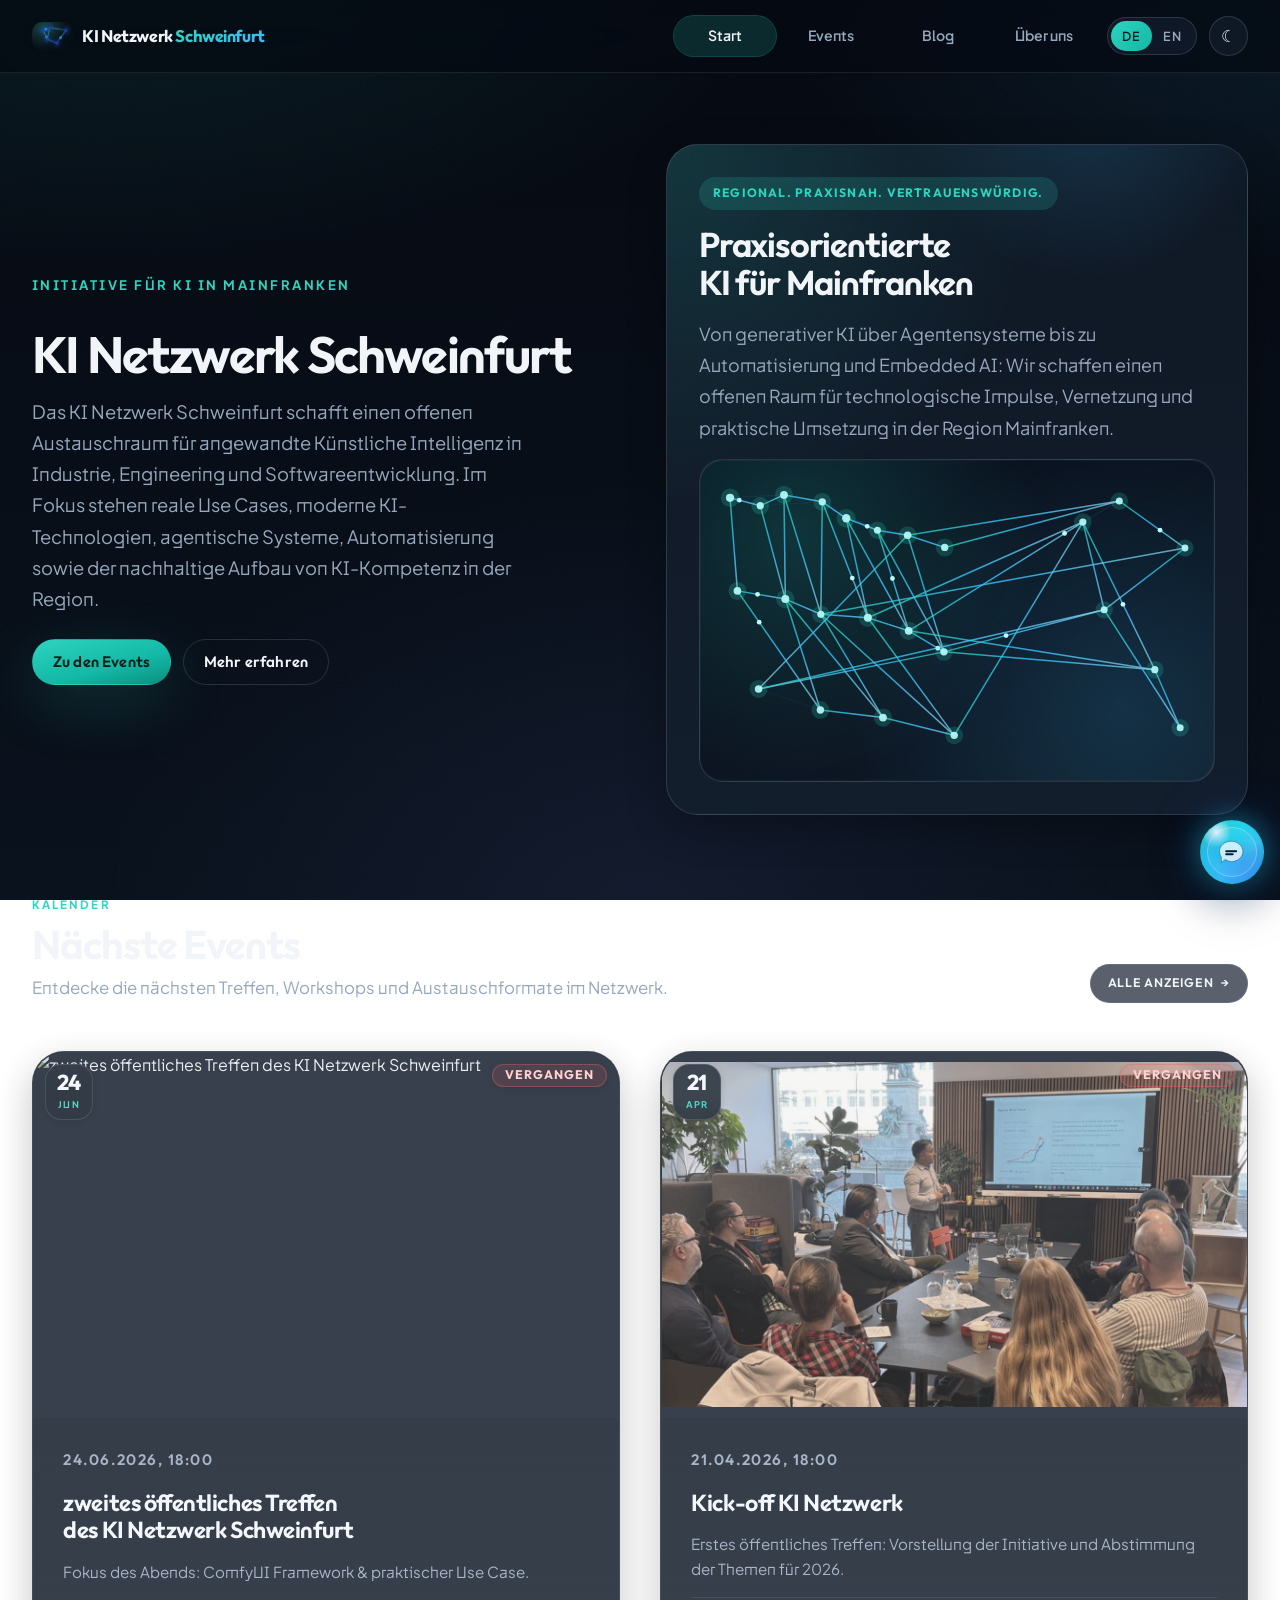
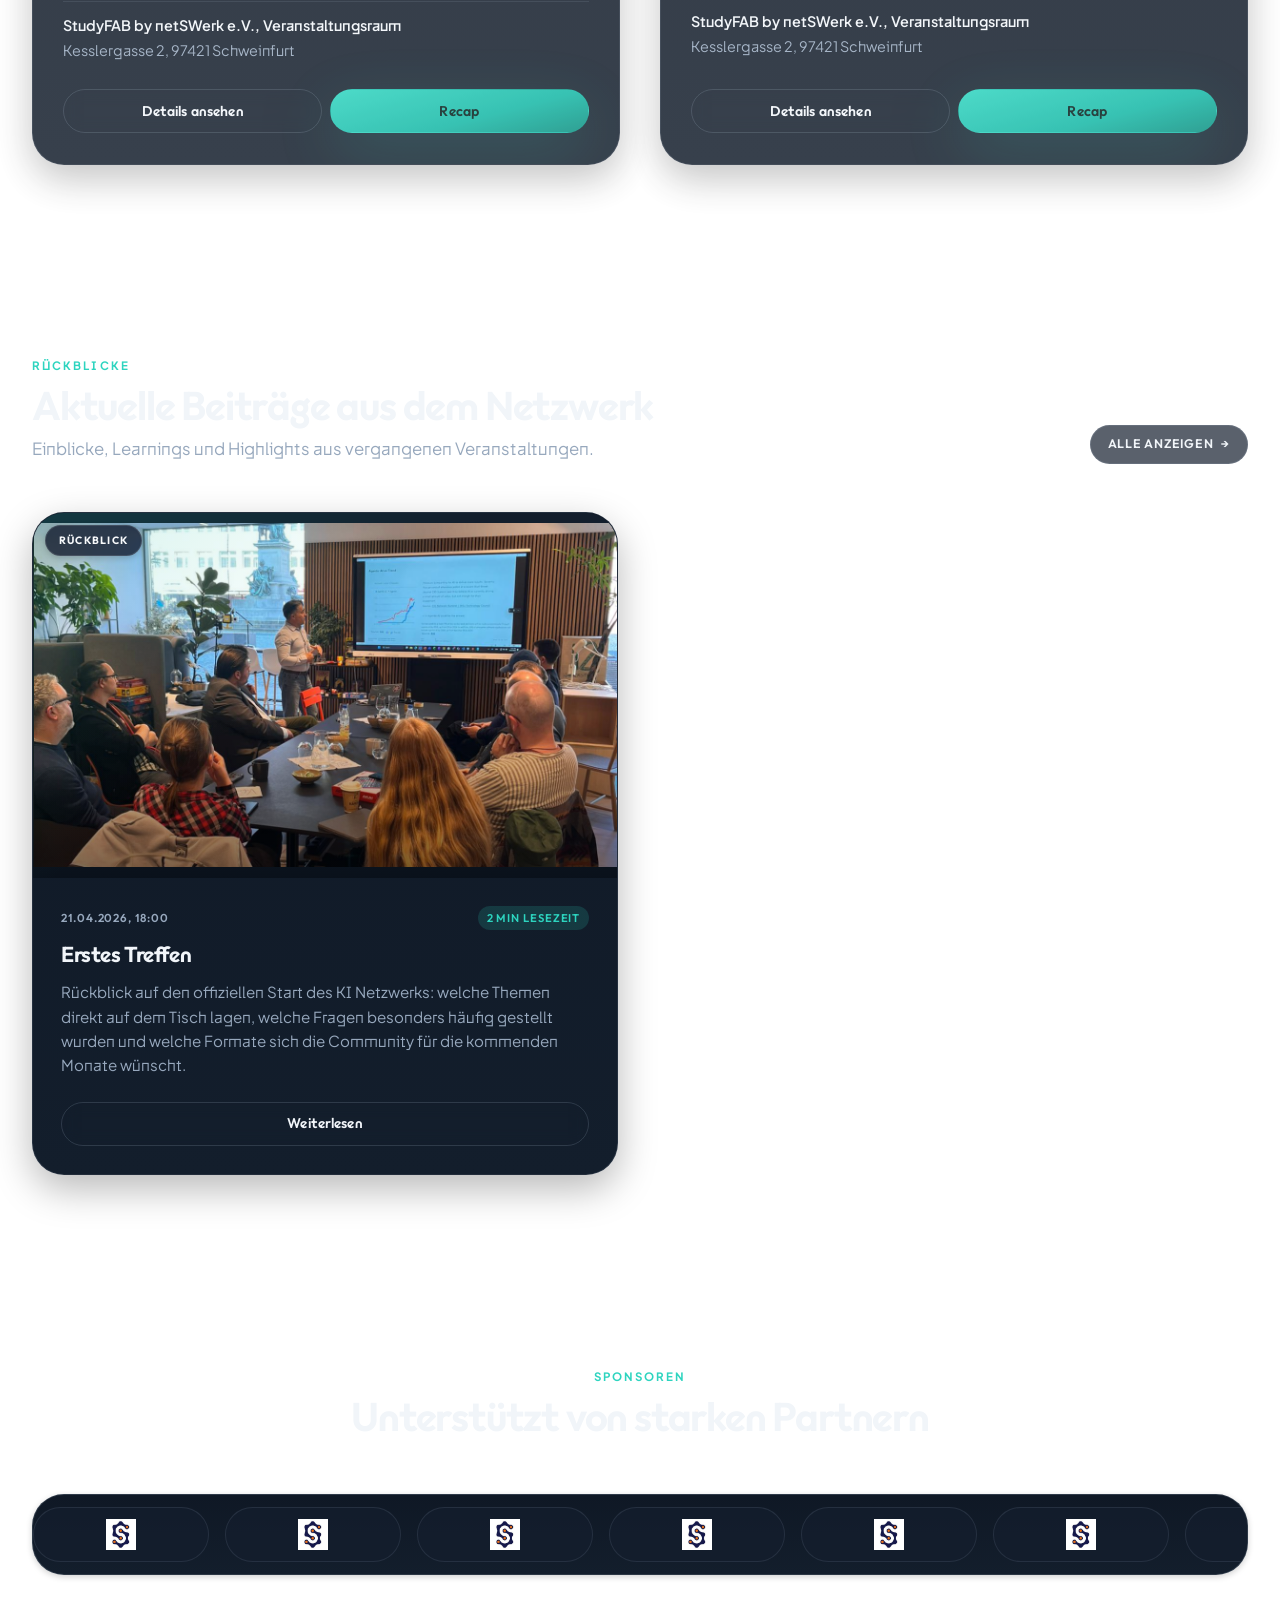
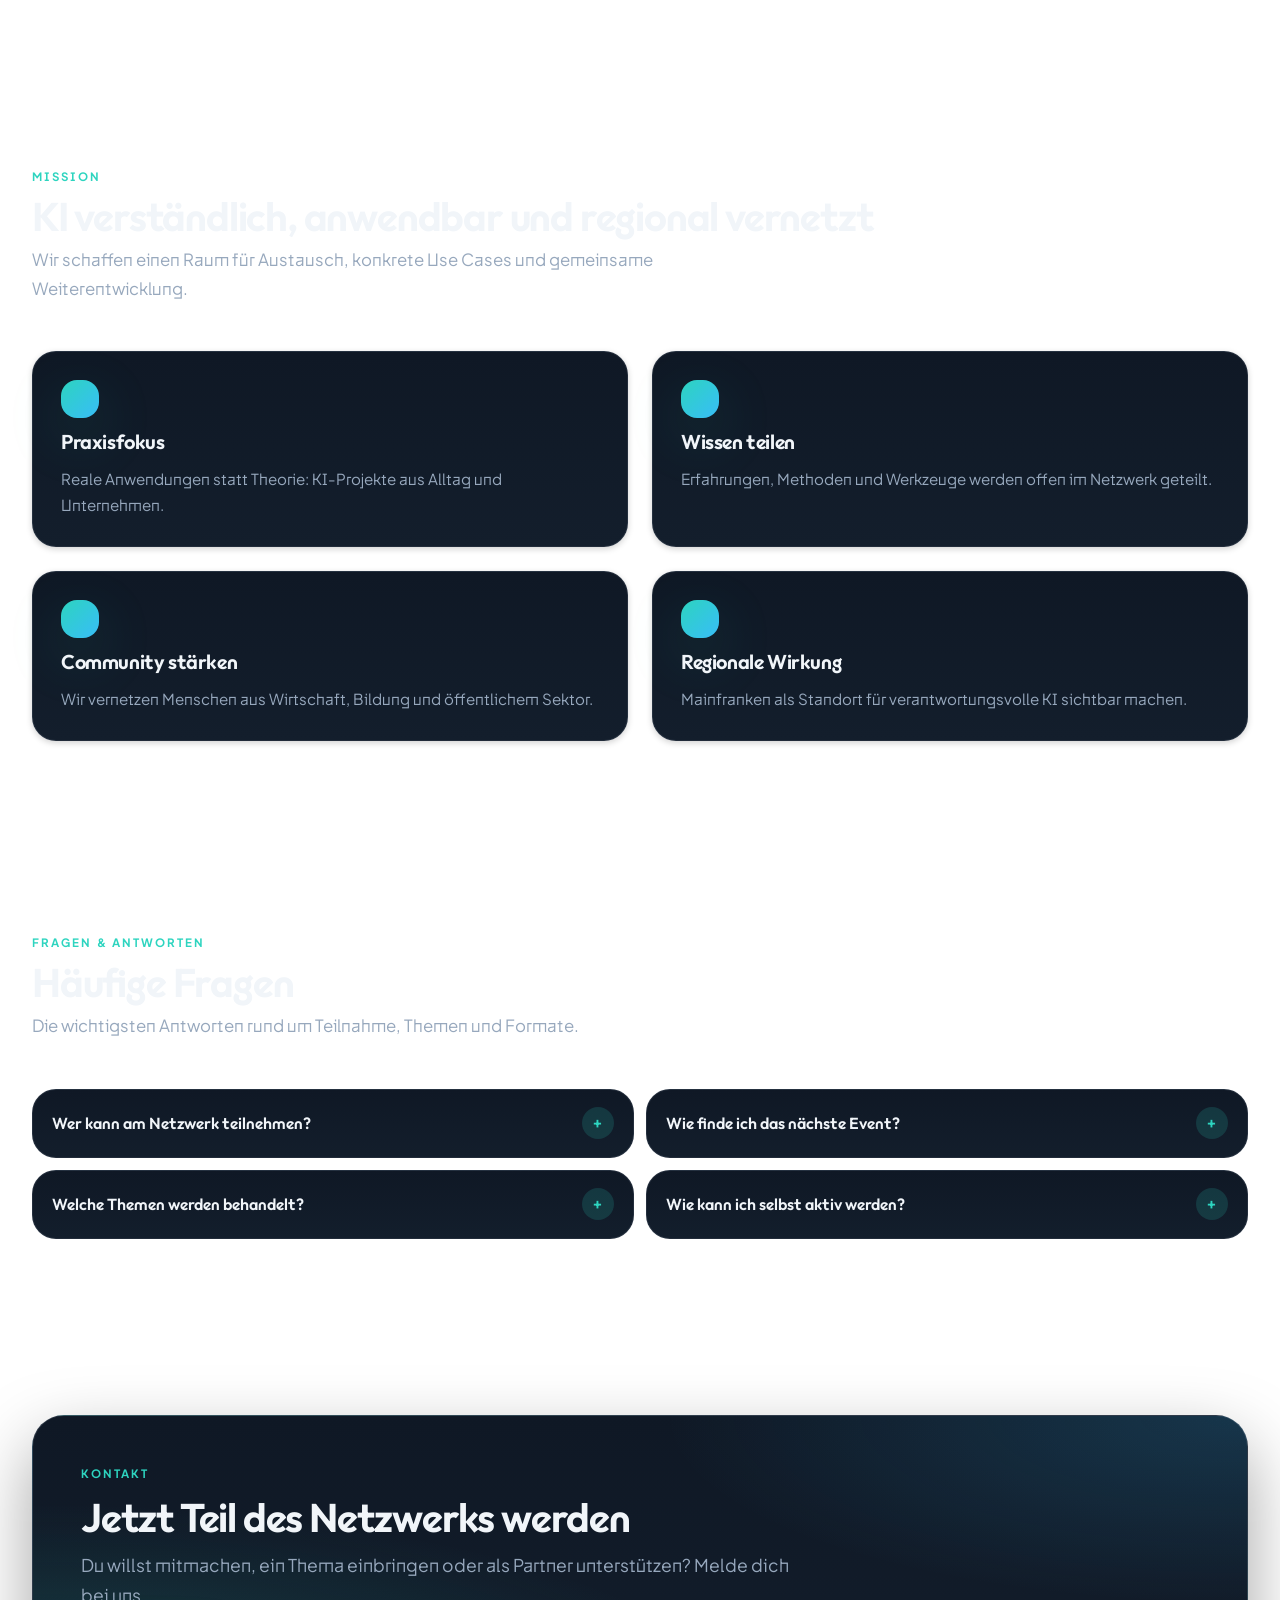
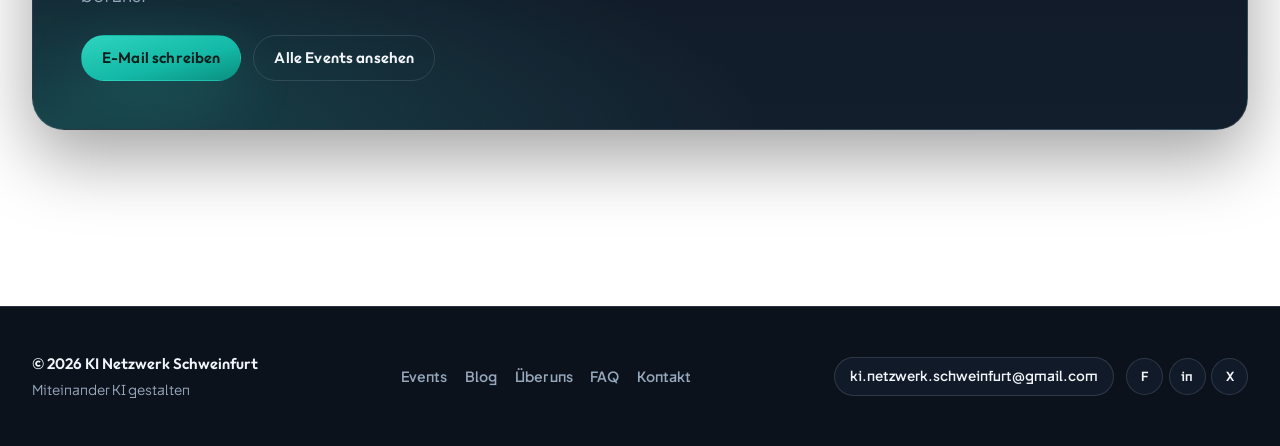
==== commit 85d183df: "Markdown rendering and mobile UX polish Improve Markdown rendering and mobile UX polish. Bundle mar" ====
--- a/index.html
+++ b/index.html
@@ -18,6 +18,7 @@
   - 07.05.2026  [Morteza Djebeli]  Initial change the text for the home page 
   - 08.05.2026  [Oliver Braun]   Polish responsive UI and layout consistency, including updated JSON content structure and Markdown-based content handling.
   - 08.05.2026  [Oliver Braun]   Add local WebLLM chat assistant.
+  - 09.05.2026  [Oliver Braun]   Markdown rendering and mobile UX polish.
   This project was independently developed and coded by me.
   Feel free to learn from the code, but please keep the attribution.
   ============================================================================
@@ -27,7 +28,10 @@
 <html lang="de">
   <head>
     <meta charset="UTF-8" />
-    <meta name="viewport" content="width=device-width, initial-scale=1.0" />
+    <meta
+      name="viewport"
+      content="width=device-width, initial-scale=1, viewport-fit=cover, interactive-widget=resizes-content"
+    />
     <title>KI Netzwerk Schweinfurt</title>
     <meta
       name="description"
--- a/assets/css/styles.css
+++ b/assets/css/styles.css
@@ -15,6 +15,7 @@
   - 02.05.2026  [Oliver Braun]   Project initialization
   - 08.05.2026  [Oliver Braun]   Polish responsive UI and layout consistency, including updated JSON content structure and Markdown-based content handling.
   - 08.05.2026  [Oliver Braun]   Add local WebLLM chat assistant.
+  - 09.05.2026  [Oliver Braun]   Markdown rendering and mobile UX polish.
 
 
   Independently developed by me.
@@ -30,10 +31,18 @@
      4. Komponenten (Buttons, Badges, Inputs, Cards, FAQ, Calendar, ...)
      5. Header / Footer
      6. Seiten (Home, Events, Blog, About, Detail)
-     7. Hilfsklassen / Animationen / Banner
+     7. Markdown-Schicht (.markdown-layer, gleiche Typografie auf allen Geräten)
+     8. Hilfsklassen / Animationen / Banner
    ========================================================================= */
 
 @import url("https://fonts.googleapis.com/css2?family=Outfit:wght@300..800&display=swap");
+
+/* Cascade-Layer-Reihenfolge:
+   - reset:    grundlegende Tag-Defaults (h1-h6, p, img, a, button, ::selection)
+   - markdown: Typografie für gerenderten Markdown-Inhalt (.markdown-layer)
+   Komponenten-/Seiten-Regeln bleiben unlayered und gewinnen damit gegen reset und markdown,
+   während .markdown-layer die generischen Tag-Defaults aus reset zuverlässig überschreibt. */
+@layer reset, markdown;
 
 /* -------------------------------------------------------------------------
    1. Tokens
@@ -180,60 +189,62 @@
     linear-gradient(180deg, var(--bg) 0%, var(--bg-2) 100%);
 }
 
-img,
-svg,
-canvas {
-  display: block;
-  max-width: 100%;
-}
-
-a {
-  color: inherit;
-  text-decoration: none;
-}
-
-button {
-  font: inherit;
-  color: inherit;
-}
-
-h1,
-h2,
-h3,
-h4,
-h5,
-h6 {
-  font-family: var(--font-display);
-  font-weight: 650;
-  letter-spacing: -0.02em;
-  margin: 0;
-  text-wrap: balance;
-}
-
-h1 {
-  font-size: clamp(2.2rem, 5.4vw + 0.4rem, 3.6rem);
-  line-height: 1.05;
-  letter-spacing: -0.035em;
-}
-
-h2 {
-  font-size: clamp(1.7rem, 3.6vw + 0.3rem, 2.5rem);
-  line-height: 1.1;
-  letter-spacing: -0.03em;
-}
-
-h3 {
-  font-size: clamp(1.15rem, 1.6vw + 0.4rem, 1.4rem);
-  line-height: 1.2;
-}
-
-p {
-  margin: 0;
-}
-
-::selection {
-  background: var(--color-primary-soft);
-  color: var(--text);
+@layer reset {
+  img,
+  svg,
+  canvas {
+    display: block;
+    max-width: 100%;
+  }
+
+  a {
+    color: inherit;
+    text-decoration: none;
+  }
+
+  button {
+    font: inherit;
+    color: inherit;
+  }
+
+  h1,
+  h2,
+  h3,
+  h4,
+  h5,
+  h6 {
+    font-family: var(--font-display);
+    font-weight: 650;
+    letter-spacing: -0.02em;
+    margin: 0;
+    text-wrap: balance;
+  }
+
+  h1 {
+    font-size: clamp(2.2rem, 5.4vw + 0.4rem, 3.6rem);
+    line-height: 1.05;
+    letter-spacing: -0.035em;
+  }
+
+  h2 {
+    font-size: clamp(1.7rem, 3.6vw + 0.3rem, 2.5rem);
+    line-height: 1.1;
+    letter-spacing: -0.03em;
+  }
+
+  h3 {
+    font-size: clamp(1.15rem, 1.6vw + 0.4rem, 1.4rem);
+    line-height: 1.2;
+  }
+
+  p {
+    margin: 0;
+  }
+
+  ::selection {
+    background: var(--color-primary-soft);
+    color: var(--text);
+  }
 }
 
 /* -------------------------------------------------------------------------
@@ -534,6 +545,13 @@
   position: absolute;
   inset: 0;
   z-index: 1;
+  cursor: pointer;
+}
+
+.card .card-hitbox:focus-visible {
+  outline: 2px solid var(--color-primary-strong);
+  outline-offset: 4px;
+  border-radius: var(--radius-lg);
 }
 
 .card-image {
@@ -553,6 +571,14 @@
   flex: 1;
   gap: var(--space-3);
   padding: clamp(1.1rem, 2.5vw, 1.5rem);
+  /* Klicks (außer auf echten interaktiven Elementen) fallen durch zur .card-hitbox,
+     damit die ganze Karte zur Detailseite verlinkt — nicht nur das Bild. */
+  pointer-events: none;
+}
+
+.card-body :where(a, button, input, select, textarea, label, summary, [role="button"], [tabindex]),
+.card-body .card-actions {
+  pointer-events: auto;
 }
 
 .card-body h3 {
@@ -2538,34 +2564,133 @@
   line-height: 1.65;
 }
 
-.event-detail-body,
-.markdown-content {
+/* --- Markdown: Cascade-Layer (.markdown-layer), gleiche Typografie auf allen Viewports --- */
+@layer markdown {
+.markdown-layer.markdown-content {
   color: var(--text);
   line-height: 1.7;
-}
-
-.markdown-content h1,
-.markdown-content h2,
-.markdown-content h3 {
+  max-width: 72ch;
+  overflow-wrap: anywhere;
+  word-break: break-word;
+  -webkit-hyphens: auto;
+  hyphens: auto;
+  overflow-x: auto;
+}
+
+.markdown-layer.markdown-content :where(h1, h2, h3, h4, h5, h6) {
+  font-family: var(--font-display);
+  font-weight: 700;
+  line-height: 1.25;
+  color: var(--text);
+}
+
+.markdown-layer.markdown-content :where(h1, h2, h3) {
   margin-top: var(--space-5);
-}
-
-.markdown-content h1:first-child,
-.markdown-content h2:first-child,
-.markdown-content h3:first-child {
+  margin-bottom: var(--space-2);
+}
+
+.markdown-layer.markdown-content :where(h4, h5, h6) {
+  margin-top: var(--space-4);
+  margin-bottom: var(--space-2);
+  font-size: 1.05rem;
+}
+
+.markdown-layer.markdown-content :where(h1, h2, h3):first-child {
   margin-top: 0;
 }
 
-.markdown-content p {
+.markdown-layer.markdown-content p {
   margin: 0 0 var(--space-3);
 }
 
-.markdown-content ul {
+.markdown-layer.markdown-content :where(ul, ol) {
   margin: 0 0 var(--space-3);
-  padding-left: 1.2rem;
-}
-
-.markdown-content img {
+  padding-left: 1.35rem;
+}
+
+.markdown-layer.markdown-content li {
+  margin: 0.25rem 0;
+}
+
+.markdown-layer.markdown-content li > :where(ul, ol) {
+  margin-bottom: 0;
+}
+
+.markdown-layer.markdown-content blockquote {
+  margin: 0 0 var(--space-4);
+  padding: var(--space-3) var(--space-4);
+  border-left: 3px solid var(--color-primary);
+  background: var(--surface-soft);
+  border-radius: 0 var(--radius-md) var(--radius-md) 0;
+  color: var(--text-muted);
+}
+
+.markdown-layer.markdown-content blockquote p:last-child {
+  margin-bottom: 0;
+}
+
+.markdown-layer.markdown-content hr {
+  margin: var(--space-5) 0;
+  border: none;
+  border-top: 1px solid var(--border-strong);
+}
+
+.markdown-layer.markdown-content :where(pre) {
+  margin: 0 0 var(--space-4);
+  padding: var(--space-3) var(--space-4);
+  overflow-x: auto;
+  border-radius: var(--radius-md);
+  border: 1px solid var(--border);
+  background: var(--surface-2);
+  font-size: 0.9rem;
+  line-height: 1.55;
+  -webkit-overflow-scrolling: touch;
+}
+
+.markdown-layer.markdown-content pre code {
+  font-family: ui-monospace, SFMono-Regular, Menlo, Monaco, Consolas, "Liberation Mono", monospace;
+  font-size: inherit;
+  background: none;
+  padding: 0;
+  border: none;
+}
+
+.markdown-layer.markdown-content :where(code):not(pre code) {
+  font-family: ui-monospace, SFMono-Regular, Menlo, Monaco, Consolas, "Liberation Mono", monospace;
+  font-size: 0.88em;
+  padding: 0.12em 0.38em;
+  border-radius: var(--radius-sm);
+  background: var(--surface-2);
+  border: 1px solid var(--border);
+}
+
+.markdown-layer.markdown-content table {
+  width: 100%;
+  margin: 0 0 var(--space-4);
+  border-collapse: collapse;
+  font-size: 0.92rem;
+  max-width: 100%;
+}
+
+.markdown-layer.markdown-content :where(th, td) {
+  padding: var(--space-2) var(--space-3);
+  border: 1px solid var(--border);
+  text-align: left;
+  vertical-align: top;
+}
+
+.markdown-layer.markdown-content th {
+  background: var(--surface-2);
+  font-weight: 600;
+}
+
+.markdown-layer.markdown-content a:not(.btn) {
+  color: var(--color-primary-strong);
+  text-decoration: underline;
+  text-underline-offset: 0.14em;
+}
+
+.markdown-layer.markdown-content img {
   display: block;
   max-width: 100%;
   width: auto;
@@ -2573,12 +2698,172 @@
   max-height: min(62vh, 34rem);
   object-fit: contain;
   margin: var(--space-4) auto;
-}
-
-.markdown-content .btn,
-.markdown-content a.btn {
+  border-radius: var(--radius-md);
+  border: 1px solid var(--border);
+}
+
+.markdown-layer.markdown-content .btn,
+.markdown-layer.markdown-content a.btn {
   margin: 0.4rem 0.55rem 0.4rem 0;
 }
+
+.markdown-layer.markdown-content input[type="checkbox"] {
+  margin-right: 0.35rem;
+  vertical-align: middle;
+}
+
+.markdown-layer.markdown-content :where(strong, b) {
+  font-weight: 700;
+  color: var(--text);
+}
+
+.markdown-layer.markdown-content :where(em, i) {
+  font-style: italic;
+}
+
+.markdown-layer.markdown-content :where(del, s, strike) {
+  text-decoration: line-through;
+  color: var(--text-muted);
+}
+
+.markdown-layer.markdown-content u {
+  text-decoration: underline;
+  text-underline-offset: 0.18em;
+}
+
+.markdown-layer.markdown-content mark {
+  background: var(--color-primary-soft);
+  color: var(--text);
+  padding: 0.05em 0.3em;
+  border-radius: var(--radius-sm);
+}
+
+.markdown-layer.markdown-content kbd {
+  display: inline-block;
+  padding: 0.05em 0.45em;
+  font-family: ui-monospace, SFMono-Regular, Menlo, Monaco, Consolas, "Liberation Mono", monospace;
+  font-size: 0.85em;
+  line-height: 1.4;
+  color: var(--text);
+  background: var(--surface-2);
+  border: 1px solid var(--border-strong);
+  border-bottom-width: 2px;
+  border-radius: var(--radius-sm);
+  box-shadow: inset 0 -1px 0 rgba(0, 0, 0, 0.18);
+  white-space: nowrap;
+}
+
+.markdown-layer.markdown-content :where(sub, sup) {
+  font-size: 0.75em;
+  line-height: 0;
+  position: relative;
+  vertical-align: baseline;
+}
+
+.markdown-layer.markdown-content sup { top: -0.5em; }
+.markdown-layer.markdown-content sub { bottom: -0.25em; }
+
+.markdown-layer.markdown-content abbr[title] {
+  text-decoration: underline dotted;
+  cursor: help;
+}
+
+.markdown-layer.markdown-content small {
+  font-size: 0.85em;
+  color: var(--text-muted);
+}
+
+.markdown-layer.markdown-content dl {
+  margin: 0 0 var(--space-3);
+  display: grid;
+  grid-template-columns: max-content 1fr;
+  gap: 0.35rem var(--space-3);
+}
+
+.markdown-layer.markdown-content dt {
+  font-weight: 600;
+  color: var(--text);
+}
+
+.markdown-layer.markdown-content dd {
+  margin: 0;
+  color: var(--text-muted);
+}
+
+.markdown-layer.markdown-content figure {
+  margin: var(--space-4) 0;
+  display: flex;
+  flex-direction: column;
+  align-items: center;
+  gap: var(--space-2);
+}
+
+.markdown-layer.markdown-content figure img {
+  margin: 0;
+}
+
+.markdown-layer.markdown-content figcaption {
+  font-size: 0.88rem;
+  color: var(--text-muted);
+  text-align: center;
+}
+
+.markdown-layer.markdown-content details {
+  margin: 0 0 var(--space-3);
+  padding: var(--space-2) var(--space-3);
+  border: 1px solid var(--border);
+  border-radius: var(--radius-md);
+  background: var(--surface-soft);
+}
+
+.markdown-layer.markdown-content details[open] {
+  background: var(--surface-2);
+}
+
+.markdown-layer.markdown-content summary {
+  cursor: pointer;
+  font-weight: 600;
+  list-style: none;
+  display: flex;
+  align-items: center;
+  gap: 0.5rem;
+}
+
+.markdown-layer.markdown-content summary::-webkit-details-marker { display: none; }
+
+.markdown-layer.markdown-content summary::before {
+  content: "▸";
+  display: inline-block;
+  transition: transform 0.2s ease;
+  color: var(--color-primary-strong);
+}
+
+.markdown-layer.markdown-content details[open] > summary::before {
+  transform: rotate(90deg);
+}
+
+.markdown-layer.markdown-content video,
+.markdown-layer.markdown-content iframe {
+  display: block;
+  max-width: 100%;
+  width: 100%;
+  margin: var(--space-4) auto;
+  border-radius: var(--radius-md);
+  border: 1px solid var(--border);
+  background: var(--surface-2);
+  aspect-ratio: 16 / 9;
+}
+
+.markdown-layer.markdown-content audio {
+  display: block;
+  width: 100%;
+  margin: var(--space-3) 0;
+}
+
+.markdown-layer.markdown-content :where(p, li, blockquote) > code {
+  word-break: break-word;
+}
+} /* @layer markdown */
 
 .event-detail-actions {
   display: flex;
@@ -2596,9 +2881,10 @@
 /* ---------- Lokaler KI-Chat ---------- */
 .ai-chat {
   --ai-chat-accent: var(--color-primary-strong);
+  --ai-chat-bottom-extra: 1rem;
   position: fixed;
   right: max(1rem, env(safe-area-inset-right, 0px));
-  bottom: max(1rem, env(safe-area-inset-bottom, 0px));
+  bottom: calc(env(safe-area-inset-bottom, 0px) + var(--ai-chat-keyboard-gap, 0px) + var(--ai-chat-bottom-extra));
   z-index: 320;
   display: flex;
   flex-direction: column;
@@ -2763,7 +3049,7 @@
   display: flex;
   flex-direction: column;
   width: min(26rem, calc(100vw - 2rem));
-  max-height: min(46rem, calc(100dvh - 5rem));
+  max-height: min(46rem, calc(var(--ai-chat-vvh, 100dvh) - 3.25rem));
   overflow: hidden;
   border: 1px solid rgba(125, 235, 255, 0.22);
   border-radius: var(--radius-xl);
@@ -3268,6 +3554,7 @@
   background:
     linear-gradient(180deg, rgba(255, 255, 255, 0.03), transparent),
     rgba(2, 6, 23, 0.24);
+  touch-action: manipulation;
 }
 
 .ai-chat-form button:disabled,
@@ -3288,8 +3575,8 @@
   background: rgba(2, 6, 23, 0.32);
   color: var(--text);
   padding: 0.42rem 0.58rem;
-  font: inherit;
-  font-size: 0.88rem;
+  font-family: inherit;
+  font-size: max(16px, 0.88rem);
   line-height: 1.4;
 }
 
@@ -3489,7 +3776,7 @@
 }
 
 .ai-chat--compact .ai-chat-panel {
-  max-height: min(44rem, calc(100dvh - 5rem));
+  max-height: min(44rem, calc(var(--ai-chat-vvh, 100dvh) - 3.25rem));
 }
 
 .ai-chat--compact .ai-chat-header {
@@ -3592,8 +3879,8 @@
 
 @media (max-width: 560px) {
   .ai-chat {
+    --ai-chat-bottom-extra: 0.85rem;
     right: max(0.85rem, env(safe-area-inset-right, 0px));
-    bottom: max(0.7rem, env(safe-area-inset-bottom, 0px));
     left: auto;
     align-items: flex-end;
   }
@@ -3605,26 +3892,19 @@
   }
 
   .ai-chat-panel {
-    width: 100%;
+    width: min(26rem, calc(100vw - 1.4rem));
+    max-height: min(44rem, calc(var(--ai-chat-vvh, 100dvh) - 2.75rem));
+    border-radius: 1.2rem;
   }
 
   .ai-chat-toggle {
     width: 3.75rem;
     height: 3.75rem;
+    justify-content: initial;
   }
 
   .ai-chat-toggle__hint {
     display: none;
-  }
-
-  .ai-chat-panel {
-    width: min(26rem, calc(100vw - 1.4rem));
-    max-height: min(44rem, calc(100dvh - 5rem));
-    border-radius: 1.2rem;
-  }
-
-  .ai-chat-toggle {
-    justify-content: initial;
   }
 
   .ai-chat-header {
@@ -3657,9 +3937,14 @@
     grid-template-columns: 1fr;
   }
 
+  .ai-chat-settings select,
+  .ai-chat-settings input[type="number"] {
+    font-size: max(16px, 0.88rem);
+  }
+
   .ai-chat-messages {
     min-height: 8rem;
-    max-height: min(24rem, calc(100dvh - 15rem));
+    max-height: min(24rem, calc(var(--ai-chat-vvh, 100dvh) - 13.5rem));
     padding: 0.7rem;
   }
 
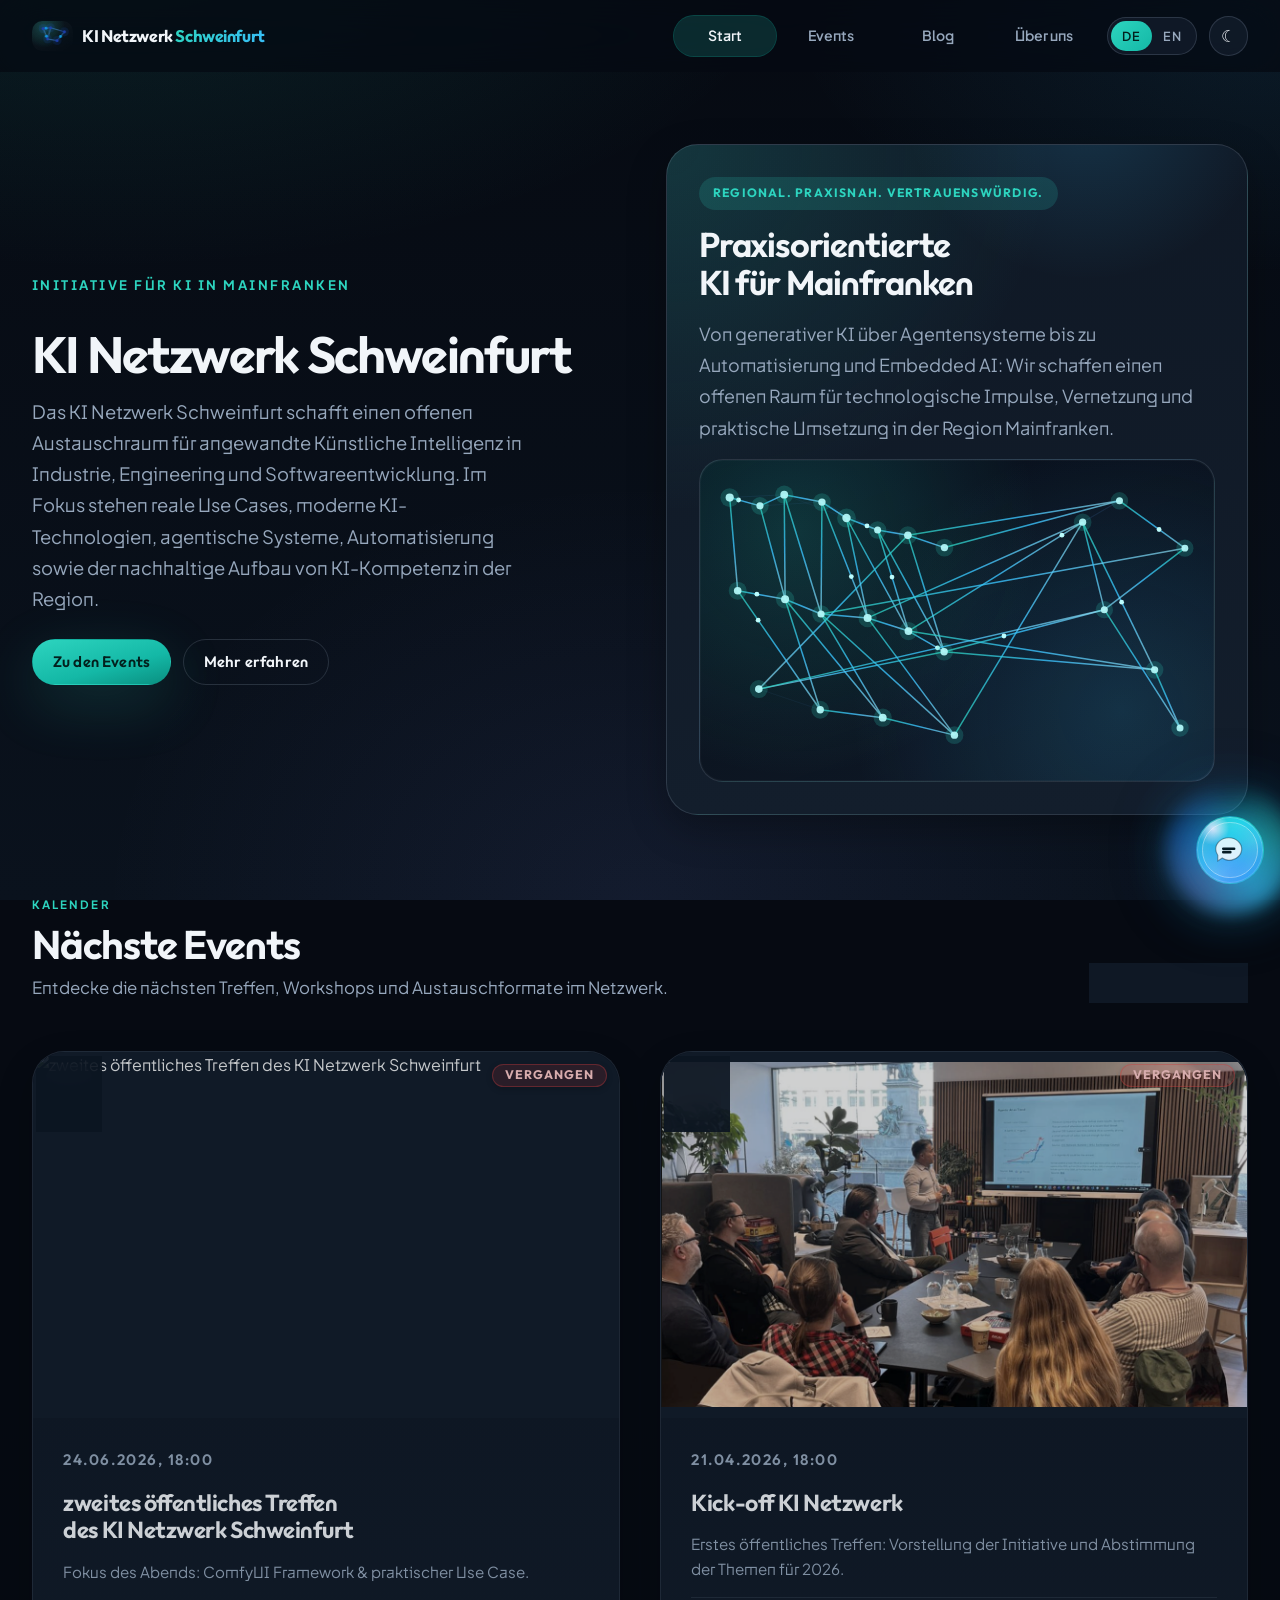
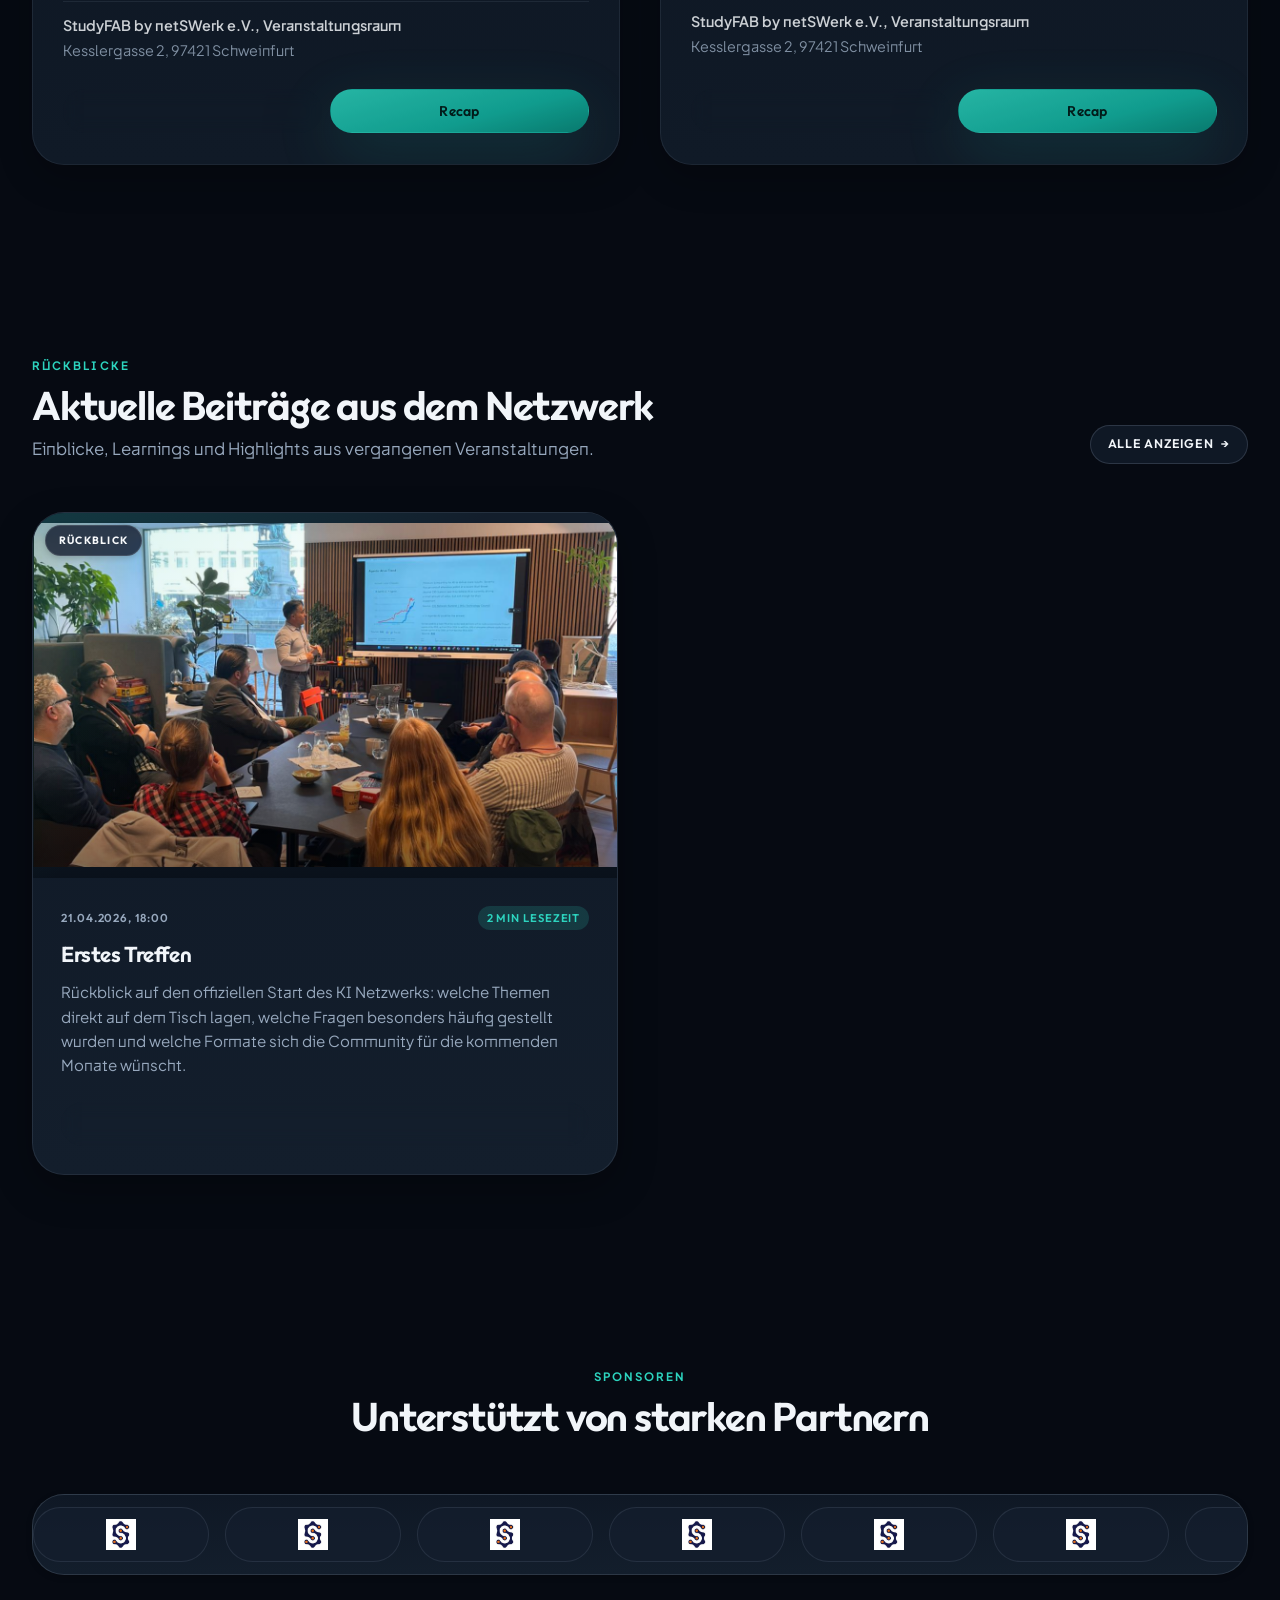
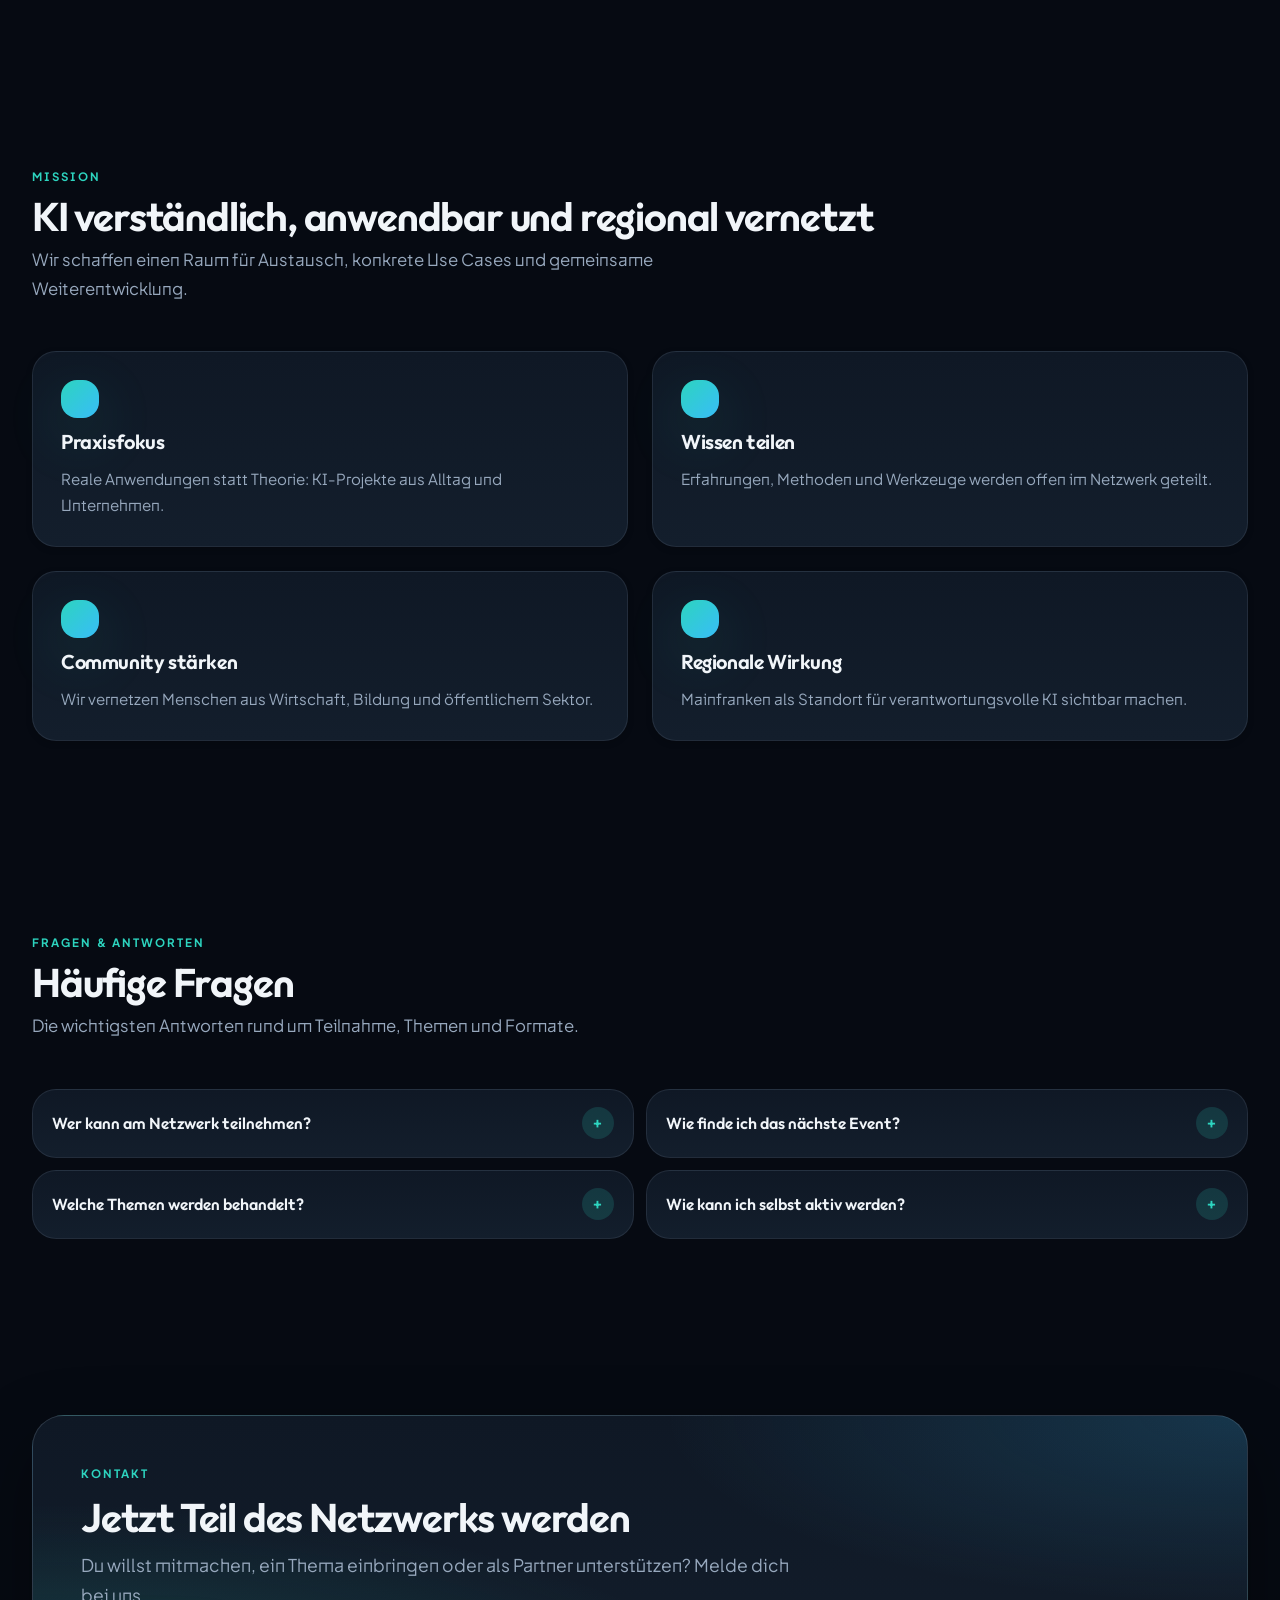
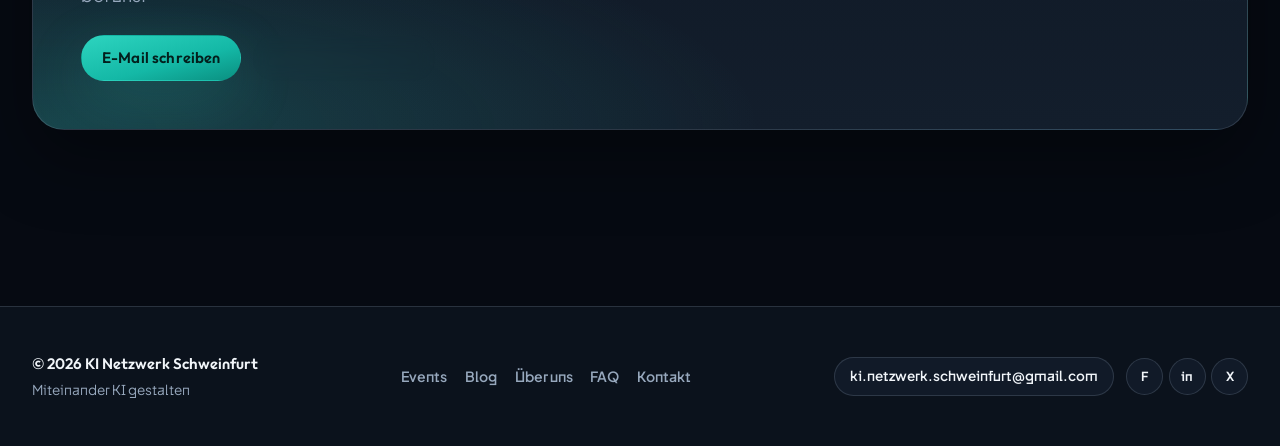
==== commit 958d876d: "UI-Feinschliff: Layout, Mobile/Safari, KI-Chat & WebLLM UI-Feinschliff: Layout, Mobile/Safari, KI-Ch" ====
--- a/index.html
+++ b/index.html
@@ -19,6 +19,7 @@
   - 08.05.2026  [Oliver Braun]   Polish responsive UI and layout consistency, including updated JSON content structure and Markdown-based content handling.
   - 08.05.2026  [Oliver Braun]   Add local WebLLM chat assistant.
   - 09.05.2026  [Oliver Braun]   Markdown rendering and mobile UX polish.
+  - 09.05.2026  [Oliver Braun]   UI-Feinschliff: Layout, Mobile/Safari, KI-Chat & WebLLM.
   This project was independently developed and coded by me.
   Feel free to learn from the code, but please keep the attribution.
   ============================================================================
@@ -32,6 +33,7 @@
       name="viewport"
       content="width=device-width, initial-scale=1, viewport-fit=cover, interactive-widget=resizes-content"
     />
+    <meta id="theme-color-meta" name="theme-color" content="#060a12" />
     <title>KI Netzwerk Schweinfurt</title>
     <meta
       name="description"
--- a/assets/css/styles.css
+++ b/assets/css/styles.css
@@ -16,7 +16,7 @@
   - 08.05.2026  [Oliver Braun]   Polish responsive UI and layout consistency, including updated JSON content structure and Markdown-based content handling.
   - 08.05.2026  [Oliver Braun]   Add local WebLLM chat assistant.
   - 09.05.2026  [Oliver Braun]   Markdown rendering and mobile UX polish.
-
+  - 09.05.2026  [Oliver Braun]   UI-Feinschliff: Layout, Mobile/Safari, KI-Chat & WebLLM.
 
   Independently developed by me.
   ============================================================================
@@ -159,6 +159,12 @@
   min-height: 100%;
   scroll-padding-top: calc(var(--header-height) + 1rem);
   -webkit-text-size-adjust: 100%;
+  /* Wie theme-color / Seitengrund --bg (Safari-Chrome + Overscroll) */
+  background-color: var(--bg);
+}
+
+html:has(body.theme-light) {
+  background-color: #f6f8fb;
 }
 
 body {
@@ -178,6 +184,8 @@
     radial-gradient(900px 700px at 50% 100%, rgba(129, 140, 248, 0.08), transparent 60%),
     linear-gradient(180deg, var(--bg) 0%, var(--bg-2) 100%);
   background-attachment: fixed;
+  /* Unter halbtransparenten Radials: Seitengrund — sonst scheint html durch und das Glas wirkt oben dunkler */
+  background-color: var(--bg);
   overflow-x: clip;
 }
 
@@ -187,6 +195,8 @@
     radial-gradient(900px 500px at 100% 0%, rgba(56, 189, 248, 0.07), transparent 55%),
     radial-gradient(900px 700px at 50% 110%, rgba(99, 102, 241, 0.06), transparent 60%),
     linear-gradient(180deg, var(--bg) 0%, var(--bg-2) 100%);
+  background-attachment: fixed;
+  background-color: var(--bg);
 }
 
 @layer reset {
@@ -1406,14 +1416,15 @@
   inset: 0 0 auto 0;
   z-index: 50;
   padding-top: env(safe-area-inset-top, 0px);
-  background: color-mix(in srgb, var(--bg) 75%, transparent);
-  border-bottom: 1px solid var(--border);
+  /* Einheitliches Glas, ohne unteren Rand — geht nahtlos in den Seiteninhalt über */
+  background: color-mix(in srgb, var(--bg) 75%, rgb(255 255 255 / 0));
+  border-bottom: none;
   backdrop-filter: blur(22px) saturate(1.4);
   -webkit-backdrop-filter: blur(22px) saturate(1.4);
 }
 
 body.theme-light .site-header {
-  background: color-mix(in srgb, #ffffff 80%, transparent);
+  background: color-mix(in srgb, #ffffff 80%, rgb(255 255 255 / 0));
 }
 
 .header-inner {
@@ -1443,7 +1454,9 @@
 
 .logo-network {
   width: 2.55rem;
-  height: 1.7rem;
+  height: 1.82rem;
+  padding: 0.12rem 0.1rem 0.22rem;
+  box-sizing: border-box;
   border-radius: var(--radius-sm);
   overflow: hidden;
   background:
@@ -2920,11 +2933,11 @@
   isolation: isolate;
   display: grid;
   place-items: center;
-  overflow: hidden;
-  width: 4rem;
-  height: 4rem;
+  overflow: visible;
+  width: 4.25rem;
+  height: 4.25rem;
   padding: 0;
-  border: 1px solid color-mix(in srgb, var(--ai-chat-accent) 42%, transparent);
+  border: 1px solid color-mix(in srgb, var(--ai-chat-accent) 58%, transparent);
   border-radius: 50%;
   background:
     radial-gradient(circle at 24% 18%, rgba(255, 255, 255, 0.95), transparent 22%),
@@ -2933,13 +2946,16 @@
     var(--surface);
   color: #03131a;
   box-shadow:
-    0 18px 48px rgba(0, 0, 0, 0.35),
-    0 0 28px rgba(34, 211, 238, 0.46),
-    0 0 56px rgba(37, 99, 235, 0.32);
+    0 22px 56px rgba(0, 0, 0, 0.4),
+    0 0 40px rgba(34, 211, 238, 0.62),
+    0 0 80px rgba(37, 99, 235, 0.42),
+    0 0 0 1px rgba(255, 255, 255, 0.26) inset;
   font-weight: 750;
   cursor: pointer;
-  animation: aiChatFloat 3.2s ease-in-out infinite;
-  transition: transform 0.2s ease, box-shadow 0.2s ease;
+  will-change: transform, filter;
+  filter: drop-shadow(0 0 18px rgba(34, 211, 238, 0.5));
+  animation: aiChatFloat 2.1s ease-in-out infinite;
+  transition: transform 0.22s var(--ease-spring), box-shadow 0.25s ease, filter 0.25s ease;
 }
 
 .ai-chat--open .ai-chat-toggle {
@@ -2949,68 +2965,72 @@
 .ai-chat-toggle::before {
   content: "";
   position: absolute;
-  inset: -42%;
+  inset: -46%;
   z-index: -1;
   border-radius: inherit;
   background:
     conic-gradient(
       from 0deg,
       transparent,
-      rgba(45, 212, 191, 0.2),
-      rgba(56, 189, 248, 0.48),
-      rgba(37, 99, 235, 0.24),
+      rgba(45, 212, 191, 0.32),
+      rgba(56, 189, 248, 0.58),
+      rgba(129, 140, 248, 0.35),
+      rgba(37, 99, 235, 0.32),
       transparent
     );
-  filter: blur(7px);
-  animation: aiChatRingSpin 4.4s linear infinite;
+  filter: blur(8px);
+  animation: aiChatRingSpin 2.55s linear infinite;
 }
 
 .ai-chat-toggle::after {
   content: "";
   position: absolute;
-  inset: 0.36rem;
-  border: 1px solid rgba(255, 255, 255, 0.5);
+  inset: 0.34rem;
+  border: 1px solid rgba(255, 255, 255, 0.58);
   border-radius: inherit;
-  opacity: 0.62;
-  box-shadow: inset 0 0 18px rgba(255, 255, 255, 0.18);
-  animation: aiChatPulse 2.7s ease-in-out infinite;
+  opacity: 0.72;
+  box-shadow: inset 0 0 22px rgba(255, 255, 255, 0.22);
+  animation: aiChatPulse 2.1s ease-in-out infinite;
 }
 
 .ai-chat-toggle:hover {
-  transform: translateY(-3px) scale(1.03);
+  transform: translateY(-6px) scale(1.08);
+  filter: drop-shadow(0 0 26px rgba(34, 211, 238, 0.72)) brightness(1.05);
   box-shadow:
-    0 22px 58px rgba(0, 0, 0, 0.4),
-    0 0 40px rgba(34, 211, 238, 0.58),
-    0 0 78px rgba(37, 99, 235, 0.42);
+    0 28px 70px rgba(0, 0, 0, 0.44),
+    0 0 56px rgba(34, 211, 238, 0.75),
+    0 0 104px rgba(37, 99, 235, 0.52),
+    0 0 0 1px rgba(255, 255, 255, 0.32) inset;
 }
 
 .ai-chat-toggle__icon {
   display: grid;
-  width: 2.35rem;
-  height: 2.35rem;
+  width: 2.48rem;
+  height: 2.48rem;
   place-items: center;
   border-radius: 50%;
   color: #05202b;
-  animation: aiChatIconBob 2.6s ease-in-out infinite;
+  will-change: transform;
+  animation: aiChatIconBob 1.7s ease-in-out infinite;
 }
 
 .ai-chat-toggle__icon svg {
-  width: 1.85rem;
-  height: 1.85rem;
+  width: 2.05rem;
+  height: 2.05rem;
   overflow: visible;
 }
 
 .ai-chat-toggle__icon path:first-child {
-  fill: rgba(255, 255, 255, 0.74);
-  stroke: rgba(6, 32, 43, 0.38);
-  stroke-width: 0.8;
+  fill: rgba(255, 255, 255, 0.82);
+  stroke: rgba(6, 32, 43, 0.42);
+  stroke-width: 0.85;
 }
 
 .ai-chat-toggle__icon path:last-child {
   fill: none;
-  stroke: #05202b;
+  stroke: #031a24;
   stroke-linecap: round;
-  stroke-width: 1.7;
+  stroke-width: 1.85;
 }
 
 .ai-chat-toggle__hint {
@@ -3046,6 +3066,9 @@
 }
 
 .ai-chat-panel {
+  /* Große Viewports etwas kleiner; schmale Screens größer (s. max-width-Media); Touch-Eingabe: max(16px) */
+  --ai-chat-copy-size: clamp(0.875rem, 0.76rem + 0.28vw, 0.96rem);
+  --ai-chat-copy-lh: 1.45;
   display: flex;
   flex-direction: column;
   width: min(26rem, calc(100vw - 2rem));
@@ -3071,6 +3094,7 @@
 
 .ai-chat--wide .ai-chat-panel {
   width: min(34rem, calc(100vw - 2rem));
+  --ai-chat-copy-size: clamp(0.875rem, 0.72rem + 0.32vw, 0.98rem);
 }
 
 .ai-chat-panel[hidden] {
@@ -3083,67 +3107,76 @@
 
 .ai-chat-header {
   position: relative;
-  display: flex;
-  align-items: flex-start;
-  justify-content: space-between;
-  gap: var(--space-3);
-  padding: 0.82rem 0.9rem 0.72rem;
-  border-bottom: 1px solid var(--border);
+  display: grid;
+  grid-template-columns: auto minmax(0, 1fr) auto;
+  align-items: start;
+  column-gap: 0.72rem;
+  row-gap: 0;
+  flex-shrink: 0;
+  /* Gleicher rechter Innenrand wie .ai-chat-form → Schließen/Zahnrad bündig zum Sende-Button */
+  padding: 0.62rem 0.75rem 0.52rem 0.65rem;
+  border-bottom: none;
+}
+
+.ai-chat-header .ai-chat-brand + div {
+  min-width: 0;
+  padding-top: 0.1rem;
 }
 
 .ai-chat-header::after {
-  content: "";
-  position: absolute;
-  right: 4rem;
-  bottom: -1px;
-  left: 1.1rem;
-  height: 1px;
-  background: linear-gradient(90deg, rgba(45, 212, 191, 0.72), transparent);
+  display: none;
 }
 
 .ai-chat-header h2 {
-  font-size: 1.02rem;
-  letter-spacing: -0.025em;
+  font-size: 1.05rem;
+  letter-spacing: -0.028em;
+  line-height: 1.22;
 }
 
 .ai-chat-header-actions {
   display: flex;
   flex: 0 0 auto;
-  gap: 0.45rem;
+  align-items: center;
+  justify-content: flex-end;
+  gap: 0.42rem;
+  align-self: start;
+  margin-top: -0.04rem;
+  /* Etwas nach rechts, optisch mit dem Sende-Button bündig */
+  transform: translateX(0.1rem);
 }
 
 .ai-chat-brand {
   flex: 0 0 auto;
   display: grid;
-  width: 2.85rem;
-  height: 2.85rem;
+  width: 2.45rem;
+  height: 2.45rem;
   place-items: center;
   border: 1px solid rgba(125, 235, 255, 0.28);
-  border-radius: 1rem;
+  border-radius: 0.85rem;
   background:
     radial-gradient(circle at 28% 24%, rgba(255, 255, 255, 0.92), transparent 26%),
     linear-gradient(135deg, rgba(45, 212, 191, 0.95), rgba(56, 189, 248, 0.88));
-  box-shadow: 0 12px 34px rgba(45, 212, 191, 0.28);
+  box-shadow: 0 10px 26px rgba(45, 212, 191, 0.26);
   color: #06202b;
-  font-size: 0.86rem;
+  font-size: 0.8rem;
   font-weight: 850;
   letter-spacing: 0.04em;
 }
 
 .ai-chat-subtitle {
   max-width: 18rem;
-  margin-top: 0.12rem;
+  margin-top: 0.1rem;
   color: var(--text-muted);
-  font-size: 0.72rem;
-  line-height: 1.35;
+  font-size: 0.76rem;
+  line-height: 1.4;
 }
 
 .ai-chat-kicker {
-  margin-bottom: 0.1rem;
+  margin-bottom: 0.08rem;
   color: var(--color-primary-strong);
-  font-size: 0.64rem;
+  font-size: 0.66rem;
   font-weight: 800;
-  letter-spacing: 0.12em;
+  letter-spacing: 0.11em;
   text-transform: uppercase;
 }
 
@@ -3152,58 +3185,60 @@
   align-items: center;
   justify-content: center;
   flex: 0 0 auto;
-  width: 2.35rem;
-  height: 2.35rem;
-  padding: 0 0 0.24rem;
-  border: 1px solid var(--border);
+  width: 2.45rem;
+  height: 2.45rem;
+  padding: 0;
+  border: 1px solid color-mix(in srgb, var(--border) 88%, transparent);
   border-radius: 50%;
-  background: rgba(255, 255, 255, 0.06);
+  background: rgba(255, 255, 255, 0.04);
   color: var(--text-muted);
-  font-size: 1.48rem;
-  line-height: 1;
-  box-shadow:
-    0 10px 24px rgba(0, 0, 0, 0.22),
-    inset 0 0 0 1px rgba(255, 255, 255, 0.04);
+  line-height: 0;
+  box-shadow: none;
   cursor: pointer;
-  transition: background 0.18s ease, box-shadow 0.18s ease, color 0.18s ease, transform 0.18s ease;
+  transition: background 0.18s ease, border-color 0.18s ease, color 0.18s ease, transform 0.18s ease;
+}
+
+.ai-chat-close__icon {
+  display: block;
+  width: 1.38rem;
+  height: 1.38rem;
 }
 
 .ai-chat-settings-toggle {
-  display: grid;
+  display: inline-flex;
+  align-items: center;
+  justify-content: center;
   flex: 0 0 auto;
-  width: 2.35rem;
-  height: 2.35rem;
-  place-items: center;
-  border: 1px solid var(--border);
+  width: 2.45rem;
+  height: 2.45rem;
+  padding: 0;
+  border: 1px solid color-mix(in srgb, var(--border) 88%, transparent);
   border-radius: 50%;
-  background: rgba(255, 255, 255, 0.06);
+  background: rgba(255, 255, 255, 0.04);
   color: var(--text-muted);
-  box-shadow:
-    0 10px 24px rgba(0, 0, 0, 0.22),
-    inset 0 0 0 1px rgba(255, 255, 255, 0.04);
+  line-height: 0;
+  box-shadow: none;
   cursor: pointer;
-  transition: background 0.18s ease, box-shadow 0.18s ease, color 0.18s ease, transform 0.18s ease;
+  transition: background 0.18s ease, border-color 0.18s ease, color 0.18s ease, transform 0.18s ease;
+}
+
+.ai-chat-settings-toggle__icon {
+  display: block;
+  width: 1.42rem;
+  height: 1.42rem;
 }
 
 .ai-chat-settings-toggle:hover,
 .ai-chat-settings-toggle[aria-expanded="true"] {
-  transform: scale(1.08);
-  background: rgba(255, 255, 255, 0.1);
-  box-shadow:
-    0 14px 32px rgba(0, 0, 0, 0.28),
-    0 0 22px rgba(45, 212, 191, 0.18),
-    inset 0 0 0 1px rgba(255, 255, 255, 0.06);
+  transform: scale(1.04);
+  background: rgba(255, 255, 255, 0.08);
   color: var(--text);
   border-color: var(--border-strong);
 }
 
 .ai-chat-close:hover {
-  transform: scale(1.08);
-  background: rgba(255, 255, 255, 0.1);
-  box-shadow:
-    0 14px 32px rgba(0, 0, 0, 0.28),
-    0 0 22px rgba(56, 189, 248, 0.16),
-    inset 0 0 0 1px rgba(255, 255, 255, 0.06);
+  transform: scale(1.04);
+  background: rgba(255, 255, 255, 0.08);
   color: var(--text);
   border-color: var(--border-strong);
 }
@@ -3241,13 +3276,45 @@
 }
 
 .ai-chat--settings-open .ai-chat-settings {
+  flex: 1 1 auto;
+  min-height: 0;
   margin-bottom: 0.75rem;
+  overflow-x: hidden;
+  overflow-y: auto;
+  overscroll-behavior: contain;
+  -webkit-overflow-scrolling: touch;
+  touch-action: pan-y;
+  padding-bottom: max(0.85rem, calc(0.68rem + env(safe-area-inset-bottom, 0px)));
 }
 
 .ai-chat-settings__grid {
   display: grid;
   grid-template-columns: repeat(2, minmax(0, 1fr));
   gap: 0.52rem;
+}
+
+.ai-chat-settings__field--span2 {
+  grid-column: 1 / -1;
+}
+
+.ai-chat-settings__field-head {
+  display: flex;
+  flex-wrap: wrap;
+  align-items: baseline;
+  justify-content: space-between;
+  gap: 0.25rem 0.45rem;
+}
+
+.ai-chat-settings__value {
+  font-size: 0.72rem;
+  font-weight: 800;
+  font-variant-numeric: tabular-nums;
+  color: var(--text);
+}
+
+.ai-chat-settings__field--accent {
+  display: grid;
+  gap: 0.25rem;
 }
 
 .ai-chat-model-info {
@@ -3286,15 +3353,17 @@
 
 .ai-chat-settings select,
 .ai-chat-settings input[type="number"],
-.ai-chat-settings input[type="range"] {
+.ai-chat-settings input[type="range"],
+.ai-chat-settings input[type="color"] {
   width: 100%;
-  min-height: 2rem;
+  min-height: 2.25rem;
   border: 1px solid var(--border);
   border-radius: var(--radius-sm);
   background: var(--surface);
   color: var(--text);
-  padding: 0.32rem 0.45rem;
+  padding: 0.2rem;
   font: inherit;
+  cursor: pointer;
 }
 
 .ai-chat-settings input[type="range"] {
@@ -3333,22 +3402,36 @@
 }
 
 .ai-chat-metrics {
+  position: relative;
   display: flex;
   flex-wrap: wrap;
-  gap: 0.35rem;
-  padding: 0.58rem 0.75rem 0;
+  gap: 0.36rem;
+  margin-bottom: 0.55rem;
+  padding: 0.12rem 0.78rem 0.55rem;
+  border-bottom: 1px solid var(--border);
+}
+
+.ai-chat-metrics::after {
+  content: "";
+  position: absolute;
+  right: 0.78rem;
+  bottom: -1px;
+  left: 0.78rem;
+  height: 1px;
+  background: linear-gradient(90deg, rgba(45, 212, 191, 0.72), transparent);
+  pointer-events: none;
 }
 
 .ai-chat-metrics span {
   display: inline-flex;
   align-items: center;
-  min-height: 1.45rem;
-  padding: 0.22rem 0.48rem;
+  min-height: 1.48rem;
+  padding: 0.24rem 0.5rem;
   border: 1px solid rgba(148, 232, 255, 0.14);
   border-radius: var(--radius-pill);
   background: rgba(15, 23, 42, 0.58);
   color: var(--text-muted);
-  font-size: 0.66rem;
+  font-size: 0.7rem;
   font-weight: 700;
 }
 
@@ -3432,7 +3515,7 @@
   min-height: 9rem;
   max-height: min(26rem, calc(100dvh - 16rem));
   overflow-y: auto;
-  padding: 0.72rem 0.75rem;
+  padding: 0.95rem 0.75rem 1.05rem;
   scroll-behavior: smooth;
 }
 
@@ -3492,16 +3575,30 @@
   position: relative;
   width: fit-content;
   max-width: min(82%, 18rem);
-  padding: 0.58rem 0.72rem;
+  padding: 0.55rem 0.78rem 0.55rem 0.82rem;
   border: 1px solid var(--border);
   border-radius: 0.95rem;
   color: var(--text);
-  font-size: 0.82rem;
-  line-height: 1.5;
+  font-size: var(--ai-chat-copy-size, clamp(0.875rem, 0.76rem + 0.28vw, 0.96rem));
+  line-height: var(--ai-chat-copy-lh, 1.45);
+  font-weight: 400;
   text-align: left;
   white-space: normal;
   overflow-wrap: break-word;
   box-shadow: 0 10px 24px rgba(0, 0, 0, 0.12);
+}
+
+.ai-chat-message :where(p, li, ul, ol, blockquote, div) {
+  font-size: inherit;
+  line-height: inherit;
+}
+
+.ai-chat-message :where(p) {
+  margin: 0;
+}
+
+.ai-chat-message :where(p + p) {
+  margin-top: 0.45em;
 }
 
 .ai-chat-message--assistant {
@@ -3549,7 +3646,7 @@
   grid-template-columns: 1fr auto;
   align-items: stretch;
   gap: var(--space-2);
-  padding: 0.68rem 0.75rem 0.75rem;
+  padding: 0.95rem 0.75rem 0.82rem;
   border-top: 1px solid var(--border);
   background:
     linear-gradient(180deg, rgba(255, 255, 255, 0.03), transparent),
@@ -3565,19 +3662,38 @@
 
 .ai-chat-form textarea {
   width: 100%;
-  min-height: 3.45rem;
-  height: 3.45rem;
+  min-height: calc(
+    (var(--ai-chat-copy-lh, 1.45) * 2 * var(--ai-chat-copy-size, 0.875rem)) + 0.72rem + 0.72rem + 2px
+  );
+  height: auto;
   max-height: 7rem;
   resize: none;
-  overflow: hidden;
+  overflow-x: hidden;
+  overflow-y: auto;
   border: 1px solid rgba(148, 232, 255, 0.16);
   border-radius: var(--radius-md);
   background: rgba(2, 6, 23, 0.32);
   color: var(--text);
-  padding: 0.42rem 0.58rem;
+  padding: 0.72rem 0.78rem 0.72rem 0.95rem;
   font-family: inherit;
-  font-size: max(16px, 0.88rem);
-  line-height: 1.4;
+  font-size: var(--ai-chat-copy-size, clamp(0.875rem, 0.76rem + 0.28vw, 0.96rem));
+  line-height: var(--ai-chat-copy-lh, 1.45);
+  font-weight: 400;
+  letter-spacing: inherit;
+  -webkit-text-size-adjust: 100%;
+}
+
+/* Touch: mind. 16px in Formularfeldern verhindert iOS-Zoom beim Fokus */
+@media (pointer: coarse) {
+  .ai-chat-form textarea {
+    font-size: max(16px, var(--ai-chat-copy-size, clamp(0.875rem, 0.76rem + 0.28vw, 0.96rem)));
+  }
+
+  .ai-chat-settings select,
+  .ai-chat-settings input[type="number"],
+  .ai-chat-settings input[type="color"] {
+    font-size: max(16px, 0.88rem);
+  }
 }
 
 .ai-chat-form textarea:focus {
@@ -3588,18 +3704,20 @@
 .ai-chat-form .btn {
   display: grid;
   align-self: stretch;
-  min-width: 3.45rem;
-  min-height: 3.45rem;
+  min-width: clamp(3rem, 2.75rem + 1vw, 3.5rem);
+  min-height: 0;
   height: auto;
   place-items: center;
-  padding: 0 0.9rem;
+  align-content: center;
+  padding: 0 0.65rem;
   font-size: 0.88rem;
+  border-radius: var(--radius-md);
   box-shadow: 0 12px 30px rgba(20, 184, 166, 0.18);
 }
 
 .ai-chat-submit svg {
-  width: 1.55rem;
-  height: 1.55rem;
+  width: clamp(1.65rem, 1.35rem + 1.4vw, 2.05rem);
+  height: clamp(1.65rem, 1.35rem + 1.4vw, 2.05rem);
 }
 
 .ai-chat-submit path,
@@ -3608,7 +3726,7 @@
   stroke: currentColor;
   stroke-linecap: round;
   stroke-linejoin: round;
-  stroke-width: 1.9;
+  stroke-width: 1.85;
 }
 
 .ai-chat-submit__stop {
@@ -3624,23 +3742,25 @@
 }
 
 body.theme-light .ai-chat-toggle {
-  border-color: color-mix(in srgb, var(--ai-chat-accent) 48%, rgba(255, 255, 255, 0.7));
+  border-color: color-mix(in srgb, var(--ai-chat-accent) 52%, rgba(255, 255, 255, 0.75));
   background:
     radial-gradient(circle at 24% 18%, rgba(255, 255, 255, 0.98), transparent 22%),
     radial-gradient(circle at 72% 78%, rgba(59, 130, 246, 0.72), transparent 42%),
     linear-gradient(135deg, #2dd4bf 0%, #22d3ee 38%, #38bdf8 62%, #2563eb 100%),
     #ffffff;
   box-shadow:
-    0 18px 42px rgba(15, 23, 42, 0.16),
-    0 0 30px rgba(34, 211, 238, 0.36),
-    0 0 64px rgba(37, 99, 235, 0.22);
+    0 20px 48px rgba(15, 23, 42, 0.18),
+    0 0 38px rgba(34, 211, 238, 0.42),
+    0 0 72px rgba(37, 99, 235, 0.26);
+  filter: drop-shadow(0 0 16px rgba(34, 211, 238, 0.42));
 }
 
 body.theme-light .ai-chat-toggle:hover {
   box-shadow:
-    0 22px 52px rgba(15, 23, 42, 0.2),
-    0 0 42px rgba(34, 211, 238, 0.46),
-    0 0 82px rgba(37, 99, 235, 0.28);
+    0 28px 62px rgba(15, 23, 42, 0.22),
+    0 0 56px rgba(34, 211, 238, 0.58),
+    0 0 102px rgba(37, 99, 235, 0.36);
+  filter: drop-shadow(0 0 24px rgba(34, 211, 238, 0.58)) brightness(1.04);
 }
 
 body.theme-light .ai-chat-toggle__hint {
@@ -3669,22 +3789,19 @@
 
 body.theme-light .ai-chat-close,
 body.theme-light .ai-chat-settings-toggle {
-  background: rgba(255, 255, 255, 0.82);
+  background: rgba(255, 255, 255, 0.55);
   color: #475569;
-  box-shadow:
-    0 10px 24px rgba(15, 23, 42, 0.1),
-    inset 0 0 0 1px rgba(255, 255, 255, 0.65);
+  border-color: rgba(15, 23, 42, 0.1);
+  box-shadow: none;
 }
 
 body.theme-light .ai-chat-close:hover,
 body.theme-light .ai-chat-settings-toggle:hover,
 body.theme-light .ai-chat-settings-toggle[aria-expanded="true"] {
-  background: rgba(255, 255, 255, 0.96);
+  background: rgba(255, 255, 255, 0.92);
   color: #0f172a;
-  box-shadow:
-    0 14px 34px rgba(15, 23, 42, 0.14),
-    0 0 24px rgba(45, 212, 191, 0.2),
-    inset 0 0 0 1px rgba(255, 255, 255, 0.72);
+  border-color: rgba(15, 23, 42, 0.14);
+  box-shadow: none;
 }
 
 body.theme-light .ai-chat-settings {
@@ -3699,7 +3816,8 @@
 
 body.theme-light .ai-chat-settings select,
 body.theme-light .ai-chat-settings input[type="number"],
-body.theme-light .ai-chat-settings input[type="range"] {
+body.theme-light .ai-chat-settings input[type="range"],
+body.theme-light .ai-chat-settings input[type="color"] {
   background: rgba(255, 255, 255, 0.92);
   color: #0c1322;
 }
@@ -3776,11 +3894,13 @@
 }
 
 .ai-chat--compact .ai-chat-panel {
+  --ai-chat-copy-size: clamp(0.875rem, 0.8rem + 0.22vw, 0.92rem);
+  --ai-chat-copy-lh: 1.42;
   max-height: min(44rem, calc(var(--ai-chat-vvh, 100dvh) - 3.25rem));
 }
 
 .ai-chat--compact .ai-chat-header {
-  padding: 0.85rem;
+  padding: 0.82rem 0.7rem 0.72rem 0.75rem;
 }
 
 .ai-chat--compact .ai-chat-brand {
@@ -3796,17 +3916,16 @@
 
 .ai-chat--compact .ai-chat-messages {
   min-height: 8rem;
-  padding: 0.75rem;
+  padding: 0.75rem 0.75rem 1rem;
 }
 
 .ai-chat--compact .ai-chat-message {
   max-width: 96%;
-  padding: 0.64rem 0.72rem;
-  font-size: 0.86rem;
+  padding: 0.52rem 0.74rem 0.52rem 0.8rem;
 }
 
 .ai-chat--compact .ai-chat-form {
-  padding: 0.7rem;
+  padding: 0.9rem 0.7rem 0.78rem;
 }
 
 @keyframes aiChatPanelIn {
@@ -3823,10 +3942,10 @@
 @keyframes aiChatFloat {
   0%,
   100% {
-    transform: translate3d(0, 0, 0);
+    transform: translate3d(0, 0, 0) rotate(-1.6deg) scale(1);
   }
   50% {
-    transform: translate3d(0, -4px, 0);
+    transform: translate3d(0, -8px, 0) rotate(1.6deg) scale(1.05);
   }
 }
 
@@ -3839,10 +3958,10 @@
 @keyframes aiChatIconBob {
   0%,
   100% {
-    transform: scale(1);
+    transform: scale(1) translateY(0);
   }
   50% {
-    transform: scale(1.08);
+    transform: scale(1.14) translateY(-1px);
   }
 }
 
@@ -3850,11 +3969,11 @@
   0%,
   100% {
     transform: scale(1);
-    opacity: 0.52;
+    opacity: 0.55;
   }
   50% {
-    transform: scale(1.08);
-    opacity: 0.9;
+    transform: scale(1.1);
+    opacity: 0.95;
   }
 }
 
@@ -3892,14 +4011,24 @@
   }
 
   .ai-chat-panel {
+    /* Etwas größer als auf Desktop-Schmal; Eingabe-Zoom verhindert (pointer: coarse) + max(16px) */
+    --ai-chat-copy-size: clamp(0.9375rem, 0.82rem + 0.42vw, 1.04rem);
     width: min(26rem, calc(100vw - 1.4rem));
     max-height: min(44rem, calc(var(--ai-chat-vvh, 100dvh) - 2.75rem));
     border-radius: 1.2rem;
   }
 
+  .ai-chat--compact .ai-chat-panel {
+    --ai-chat-copy-size: clamp(0.9rem, 0.78rem + 0.4vw, 1rem);
+  }
+
+  .ai-chat--wide .ai-chat-panel {
+    --ai-chat-copy-size: clamp(0.9375rem, 0.82rem + 0.4vw, 1.06rem);
+  }
+
   .ai-chat-toggle {
-    width: 3.75rem;
-    height: 3.75rem;
+    width: 3.95rem;
+    height: 3.95rem;
     justify-content: initial;
   }
 
@@ -3908,7 +4037,11 @@
   }
 
   .ai-chat-header {
-    padding: 0.8rem;
+    padding: 0.72rem 0.7rem 0.65rem 0.7rem;
+  }
+
+  .ai-chat-header-actions {
+    transform: translateX(0.12rem);
   }
 
   .ai-chat-brand {
@@ -3917,14 +4050,18 @@
 
   .ai-chat-subtitle {
     max-width: 18rem;
-    font-size: 0.68rem;
+    font-size: 0.74rem;
+    line-height: 1.4;
   }
 
   .ai-chat-header h2 {
-    font-size: 1.05rem;
-  }
-
-  .ai-chat-metrics,
+    font-size: 1.08rem;
+  }
+
+  .ai-chat-kicker {
+    font-size: 0.66rem;
+  }
+
   .ai-chat-status,
   .ai-chat-tech,
   .ai-chat-debug,
@@ -3932,35 +4069,60 @@
     margin-inline: 0.7rem;
   }
 
+  .ai-chat-metrics {
+    padding: 0.1rem 0.7rem 0.5rem;
+  }
+
+  .ai-chat-metrics span {
+    font-size: 0.68rem;
+    min-height: 1.45rem;
+    padding: 0.22rem 0.48rem;
+  }
+
+  .ai-chat-metrics::after {
+    right: 0.7rem;
+    left: 0.7rem;
+  }
+
   .ai-chat-settings__grid,
   .ai-chat-settings__checks {
     grid-template-columns: 1fr;
   }
 
   .ai-chat-settings select,
-  .ai-chat-settings input[type="number"] {
+  .ai-chat-settings input[type="number"],
+  .ai-chat-settings input[type="color"] {
     font-size: max(16px, 0.88rem);
   }
 
   .ai-chat-messages {
     min-height: 8rem;
     max-height: min(24rem, calc(var(--ai-chat-vvh, 100dvh) - 13.5rem));
-    padding: 0.7rem;
+    padding: 0.7rem 0.7rem 1rem;
   }
 
   .ai-chat-message {
     max-width: min(92%, 18rem);
-    font-size: 0.86rem;
+    padding: 0.52rem 0.74rem 0.52rem 0.88rem;
   }
 
   .ai-chat-form {
     grid-template-columns: minmax(0, 1fr) auto;
-    padding: 0.7rem;
+    padding: 0.9rem 0.7rem 0.78rem;
+  }
+
+  .ai-chat-form textarea {
+    padding: 0.72rem 0.74rem 0.72rem 0.95rem;
   }
 
   .ai-chat-form .btn {
-    min-width: 3.45rem;
-    padding-inline: 0.75rem;
+    min-width: clamp(2.85rem, 2.65rem + 1.2vw, 3.35rem);
+    padding-inline: 0.55rem;
+  }
+
+  .ai-chat-submit svg {
+    width: clamp(1.58rem, 1.28rem + 1.6vw, 1.95rem);
+    height: clamp(1.58rem, 1.28rem + 1.6vw, 1.95rem);
   }
 
   .ai-chat-tech dl > div {
@@ -3998,6 +4160,18 @@
     animation: none !important;
     transform: none !important;
     opacity: 1 !important;
+  }
+
+  .ai-chat-toggle,
+  .ai-chat-toggle::before,
+  .ai-chat-toggle::after,
+  .ai-chat-toggle__icon {
+    animation: none !important;
+    filter: none !important;
+  }
+
+  .ai-chat-toggle {
+    transform: none !important;
   }
 }
 
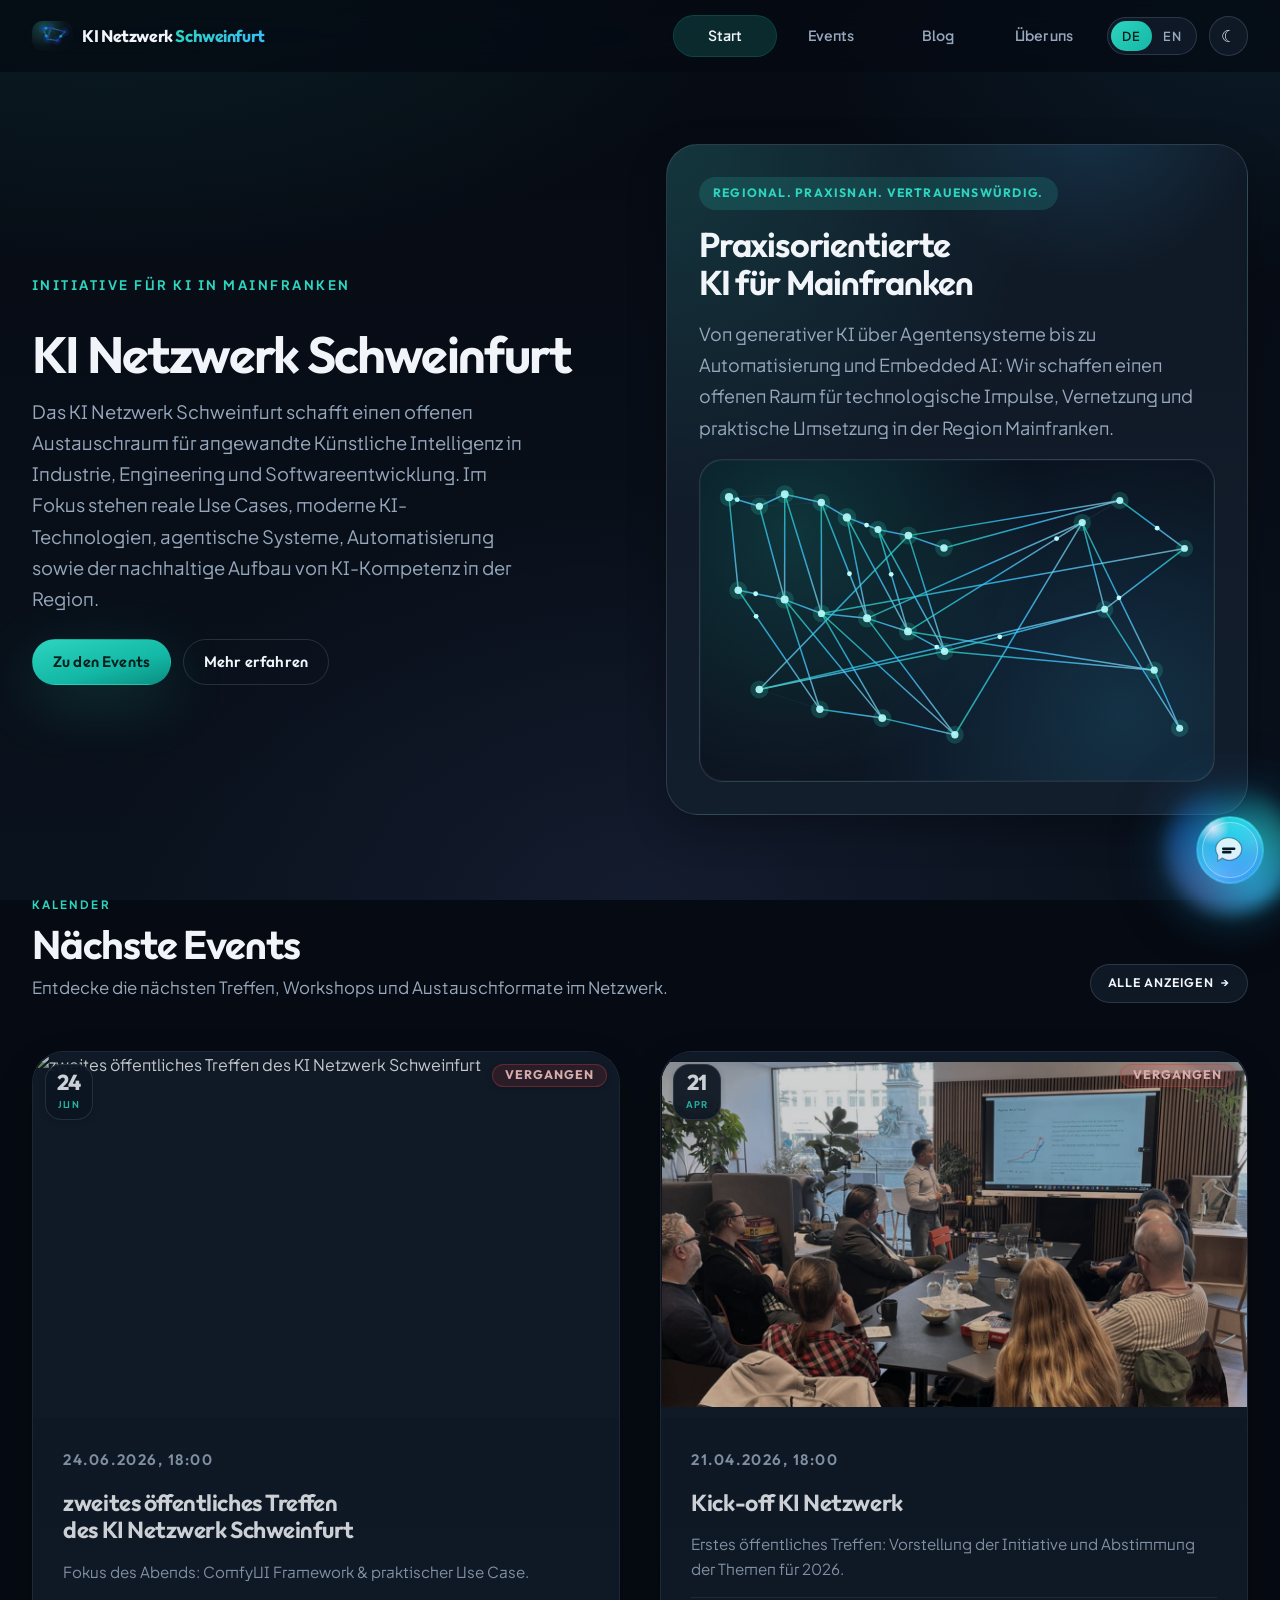
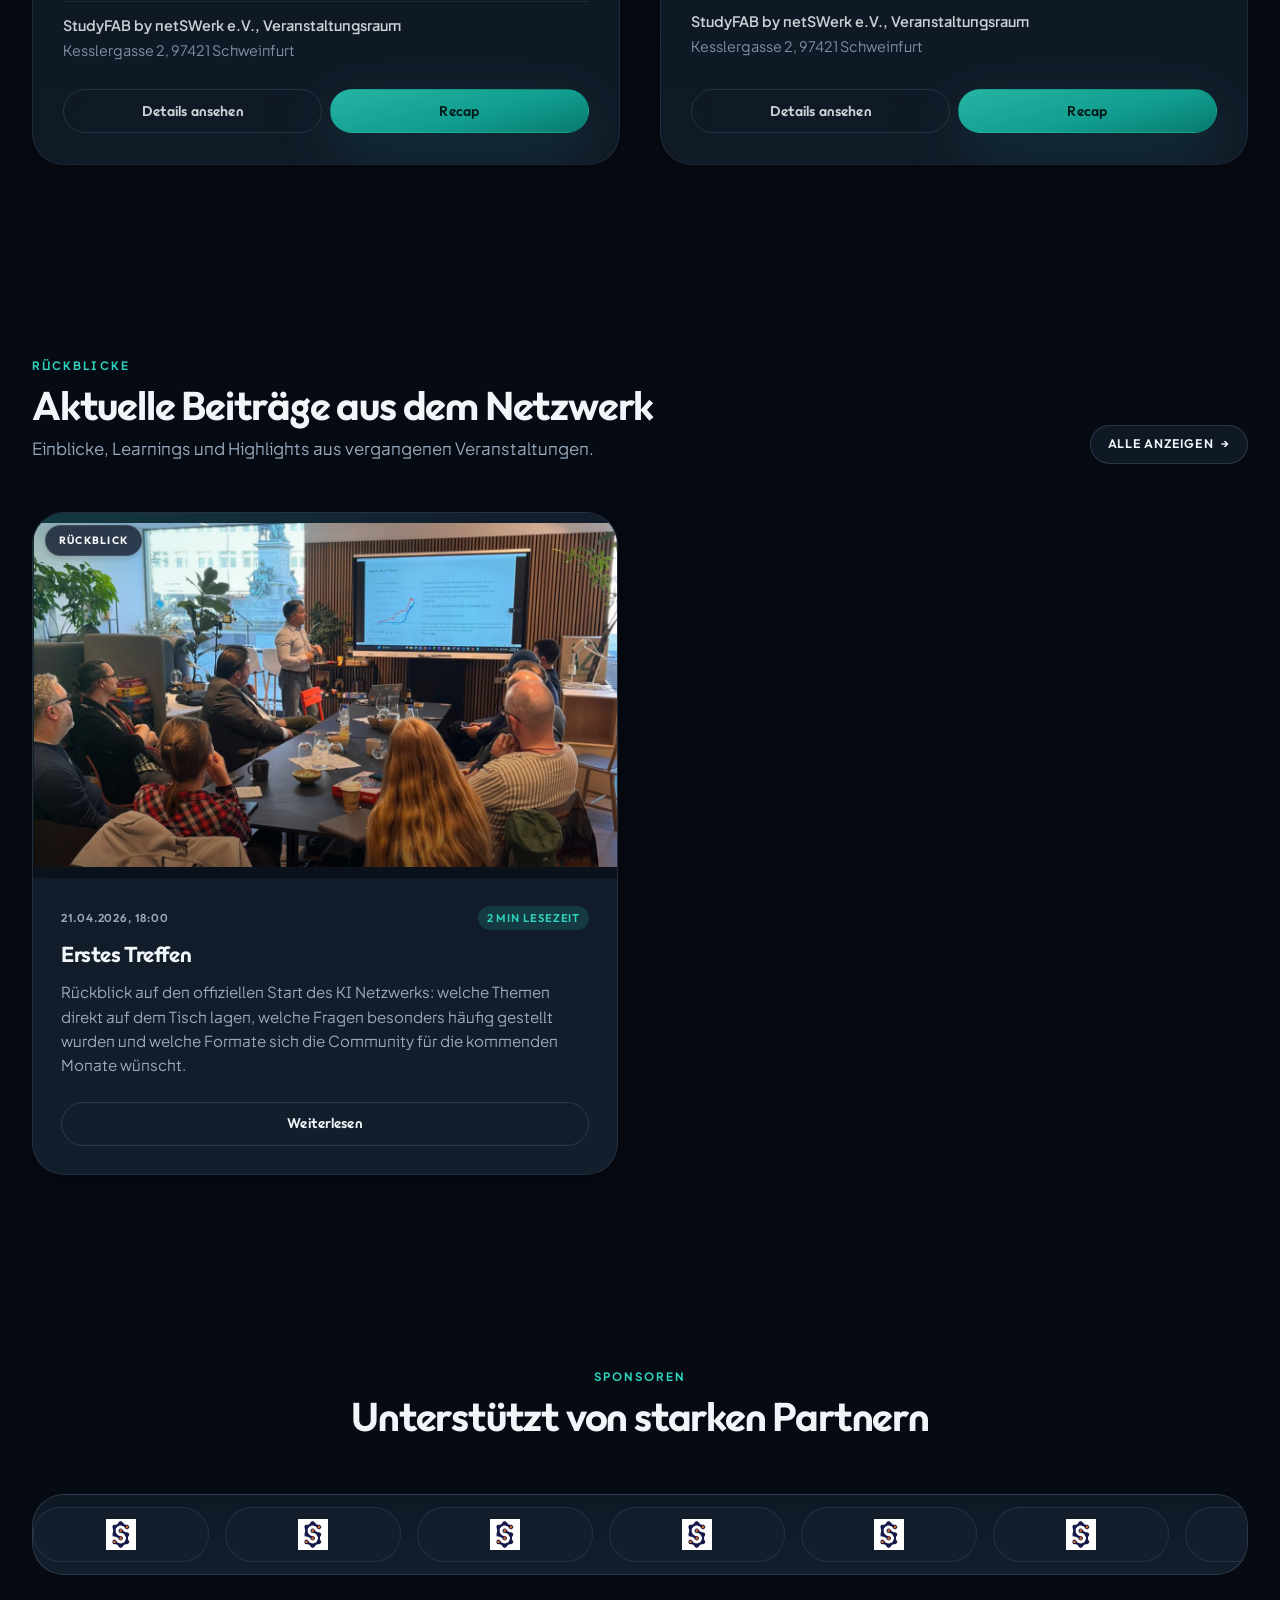
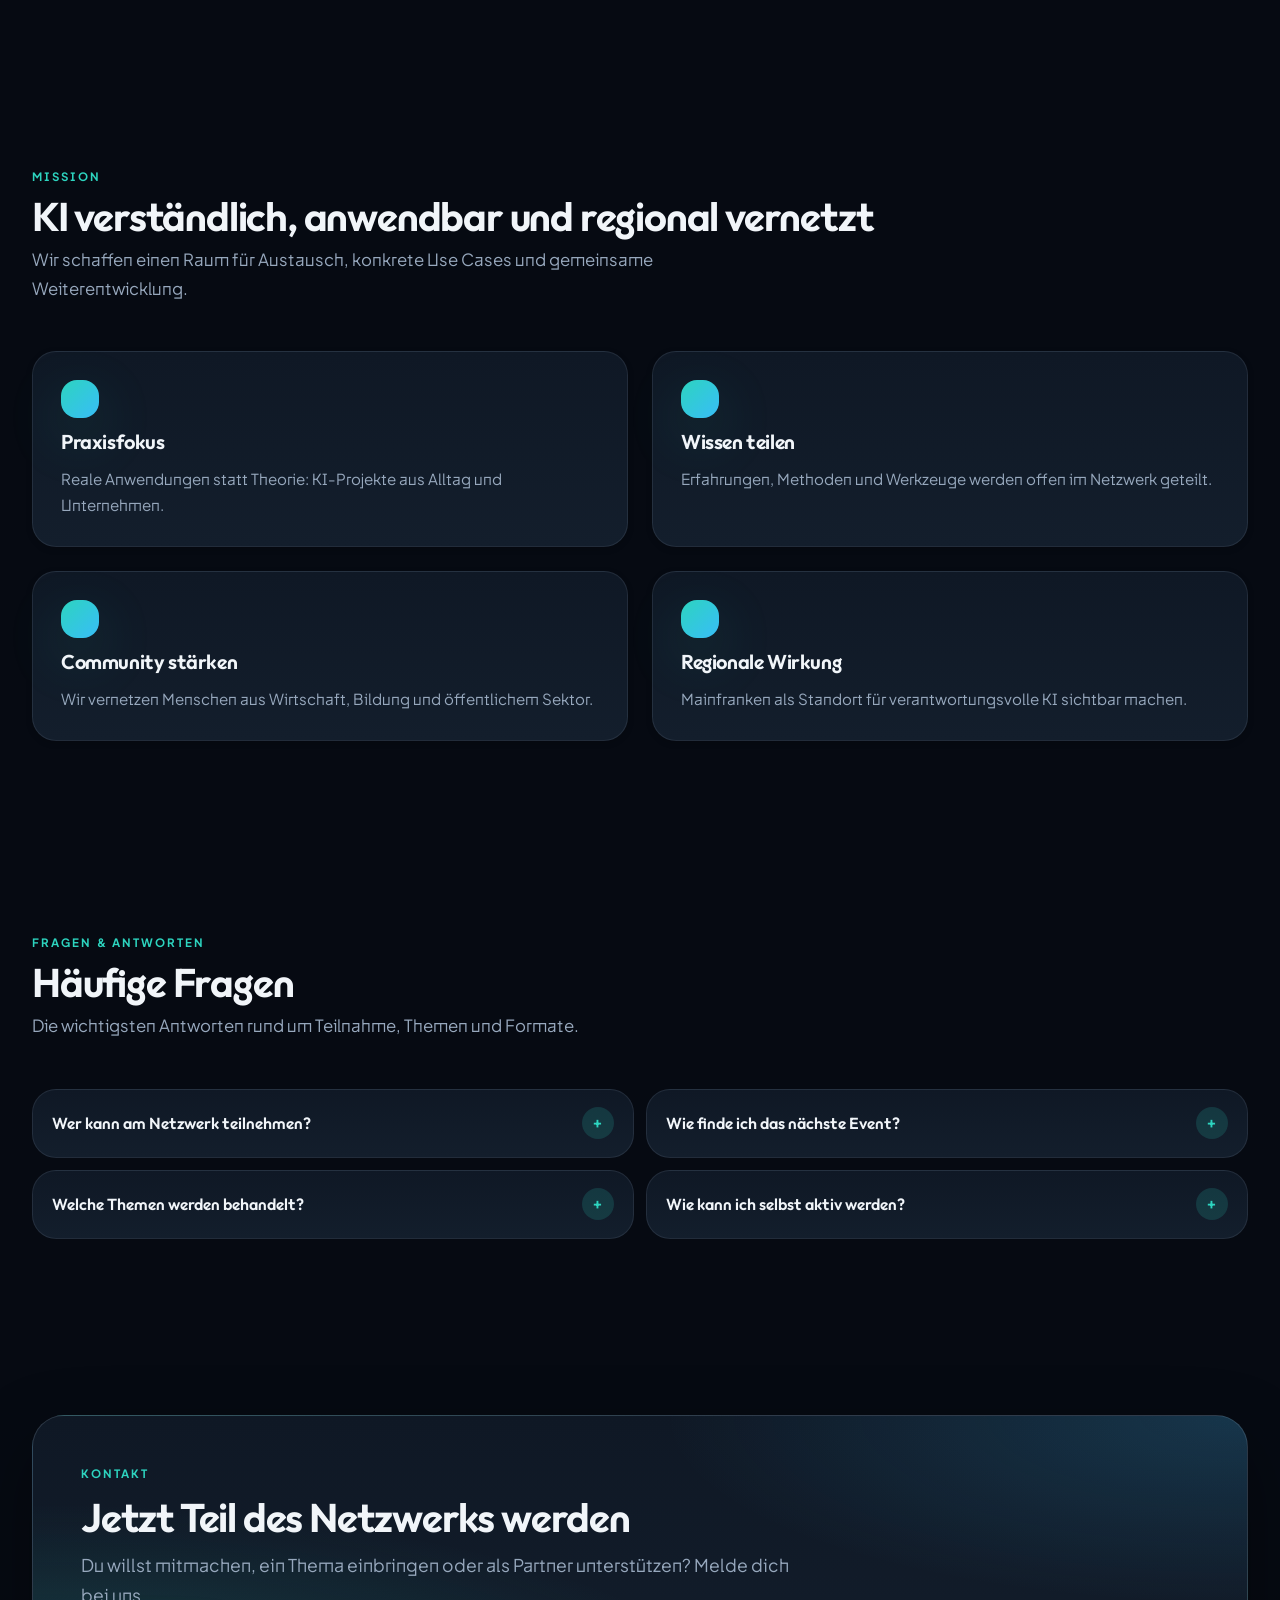
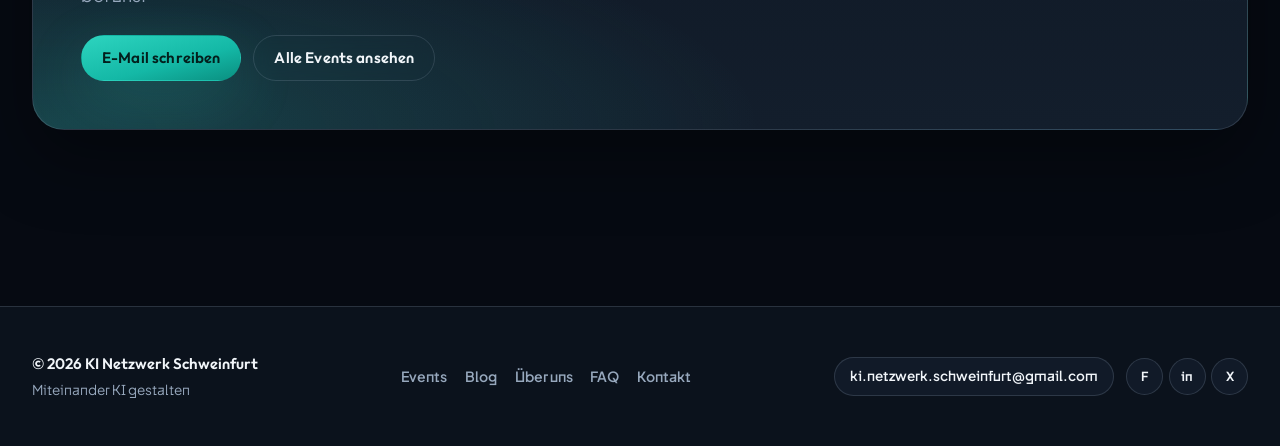
==== commit de0646a0: "UI-Feinschliff: Layout, Mobile/Safari, KI-Chat & WebLLM - v2 UI-Feinschliff: Layout, Mobile/Safari, " ====
--- a/index.html
+++ b/index.html
@@ -31,7 +31,7 @@
     <meta charset="UTF-8" />
     <meta
       name="viewport"
-      content="width=device-width, initial-scale=1, viewport-fit=cover, interactive-widget=resizes-content"
+      content="width=device-width, initial-scale=1, viewport-fit=cover, interactive-widget=overlays-content"
     />
     <meta id="theme-color-meta" name="theme-color" content="#060a12" />
     <title>KI Netzwerk Schweinfurt</title>
--- a/assets/css/styles.css
+++ b/assets/css/styles.css
@@ -3071,6 +3071,7 @@
   --ai-chat-copy-lh: 1.45;
   display: flex;
   flex-direction: column;
+  min-height: 0;
   width: min(26rem, calc(100vw - 2rem));
   max-height: min(46rem, calc(var(--ai-chat-vvh, 100dvh) - 3.25rem));
   overflow: hidden;
@@ -3435,6 +3436,30 @@
   font-weight: 700;
 }
 
+/*
+  Direkt oberhalb der mobilen Chat-Regel (max-width: 560px): ab 561px keine Lücke mehr.
+  Chips eine Zeile; Modellname mit Ellipsis.
+*/
+@media (min-width: 561px) {
+  .ai-chat-metrics {
+    flex-wrap: nowrap;
+    align-items: center;
+  }
+
+  .ai-chat-metrics span:not([data-ai-chip-model]) {
+    flex: 0 0 auto;
+  }
+
+  .ai-chat-metrics span[data-ai-chip-model] {
+    min-width: 0;
+    flex: 1 1 0%;
+    max-width: 100%;
+    overflow: hidden;
+    text-overflow: ellipsis;
+    white-space: nowrap;
+  }
+}
+
 .ai-chat-tech {
   flex: 0 1 auto;
   margin: 0.55rem 0.75rem 0;
@@ -3512,8 +3537,8 @@
   display: flex;
   flex-direction: column;
   gap: 0.52rem;
-  min-height: 9rem;
-  max-height: min(26rem, calc(100dvh - 16rem));
+  min-height: 0;
+  max-height: min(26rem, calc(var(--ai-chat-vvh, 100dvh) - 16rem));
   overflow-y: auto;
   padding: 0.95rem 0.75rem 1.05rem;
   scroll-behavior: smooth;
@@ -3896,7 +3921,7 @@
 .ai-chat--compact .ai-chat-panel {
   --ai-chat-copy-size: clamp(0.875rem, 0.8rem + 0.22vw, 0.92rem);
   --ai-chat-copy-lh: 1.42;
-  max-height: min(44rem, calc(var(--ai-chat-vvh, 100dvh) - 3.25rem));
+  max-height: min(44rem, calc(var(--ai-chat-vvh, 100dvh) - 2rem));
 }
 
 .ai-chat--compact .ai-chat-header {
@@ -3915,7 +3940,7 @@
 }
 
 .ai-chat--compact .ai-chat-messages {
-  min-height: 8rem;
+  min-height: 0;
   padding: 0.75rem 0.75rem 1rem;
 }
 
@@ -3926,6 +3951,34 @@
 
 .ai-chat--compact .ai-chat-form {
   padding: 0.9rem 0.7rem 0.78rem;
+}
+
+/*
+  Muss NACH .ai-chat-messages / .ai-chat--compact .ai-chat-messages stehen.
+  min-width: 561px schließt die tote Zone 561–599px (unterhalb von 600px).
+*/
+@media (min-width: 561px) {
+  .ai-chat-messages {
+    min-height: clamp(14.5rem, 40dvh, 24rem);
+    padding: 0.95rem 0.75rem 1.85rem;
+  }
+
+  .ai-chat-form {
+    padding: 1.35rem 0.75rem max(0.85rem, calc(0.55rem + env(safe-area-inset-bottom, 0px)));
+  }
+
+  .ai-chat--compact .ai-chat-messages {
+    min-height: clamp(12.5rem, 34dvh, 19rem);
+    padding: 0.75rem 0.75rem 1.55rem;
+  }
+
+  .ai-chat--compact .ai-chat-form {
+    padding: 1.2rem 0.7rem max(0.85rem, calc(0.55rem + env(safe-area-inset-bottom, 0px)));
+  }
+
+  .ai-chat-panel {
+    padding-bottom: max(0.35rem, env(safe-area-inset-bottom, 0px));
+  }
 }
 
 @keyframes aiChatPanelIn {
@@ -3998,10 +4051,15 @@
 
 @media (max-width: 560px) {
   .ai-chat {
-    --ai-chat-bottom-extra: 0.85rem;
+    /* Safari: großer Abstand nur für den sichtbaren Kreis-Button; bei offenem Panel sonst Lücke zur Tab-Leiste */
+    --ai-chat-bottom-extra: max(1rem, 2.85rem);
     right: max(0.85rem, env(safe-area-inset-right, 0px));
     left: auto;
     align-items: flex-end;
+  }
+
+  .ai-chat--open {
+    --ai-chat-bottom-extra: 0.65rem;
   }
 
   .ai-chat--left {
@@ -4014,12 +4072,26 @@
     /* Etwas größer als auf Desktop-Schmal; Eingabe-Zoom verhindert (pointer: coarse) + max(16px) */
     --ai-chat-copy-size: clamp(0.9375rem, 0.82rem + 0.42vw, 1.04rem);
     width: min(26rem, calc(100vw - 1.4rem));
-    max-height: min(44rem, calc(var(--ai-chat-vvh, 100dvh) - 2.75rem));
+    /*
+      Feste Höhe: Nur max-height lässt die Flex-Spalte auf Inhalt schrumpfen — dann kollabiert
+      .ai-chat-messages bei flex: 1 1 0 auf fast null. Höhe = nutzbarer Viewport (WebLLM-Panel).
+    */
+    /* Etwas unter max. sichtbarer Höhe: wirkt weniger „Vollbild“, Abstand zum oberen Rand */
+    --ai-chat-panel-view-h: min(40rem, calc(var(--ai-chat-vvh, 100dvh) - 2.15rem));
+    height: var(--ai-chat-panel-view-h);
+    max-height: var(--ai-chat-panel-view-h);
+    min-height: 0;
+    padding-bottom: max(0.35rem, env(safe-area-inset-bottom, 0px));
     border-radius: 1.2rem;
   }
 
   .ai-chat--compact .ai-chat-panel {
     --ai-chat-copy-size: clamp(0.9rem, 0.78rem + 0.4vw, 1rem);
+    --ai-chat-panel-view-h: min(40rem, calc(var(--ai-chat-vvh, 100dvh) - 2.15rem));
+    height: var(--ai-chat-panel-view-h);
+    max-height: var(--ai-chat-panel-view-h);
+    min-height: 0;
+    padding-bottom: max(0.35rem, env(safe-area-inset-bottom, 0px));
   }
 
   .ai-chat--wide .ai-chat-panel {
@@ -4095,9 +4167,11 @@
     font-size: max(16px, 0.88rem);
   }
 
-  .ai-chat-messages {
-    min-height: 8rem;
-    max-height: min(24rem, calc(var(--ai-chat-vvh, 100dvh) - 13.5rem));
+  .ai-chat-messages,
+  .ai-chat--compact .ai-chat-messages {
+    flex: 1 1 0;
+    min-height: 0;
+    max-height: none;
     padding: 0.7rem 0.7rem 1rem;
   }
 
@@ -4106,9 +4180,11 @@
     padding: 0.52rem 0.74rem 0.52rem 0.88rem;
   }
 
-  .ai-chat-form {
+  .ai-chat-form,
+  .ai-chat--compact .ai-chat-form {
+    flex-shrink: 0;
     grid-template-columns: minmax(0, 1fr) auto;
-    padding: 0.9rem 0.7rem 0.78rem;
+    padding: 0.9rem 0.7rem max(0.85rem, calc(0.55rem + env(safe-area-inset-bottom, 0px)));
   }
 
   .ai-chat-form textarea {
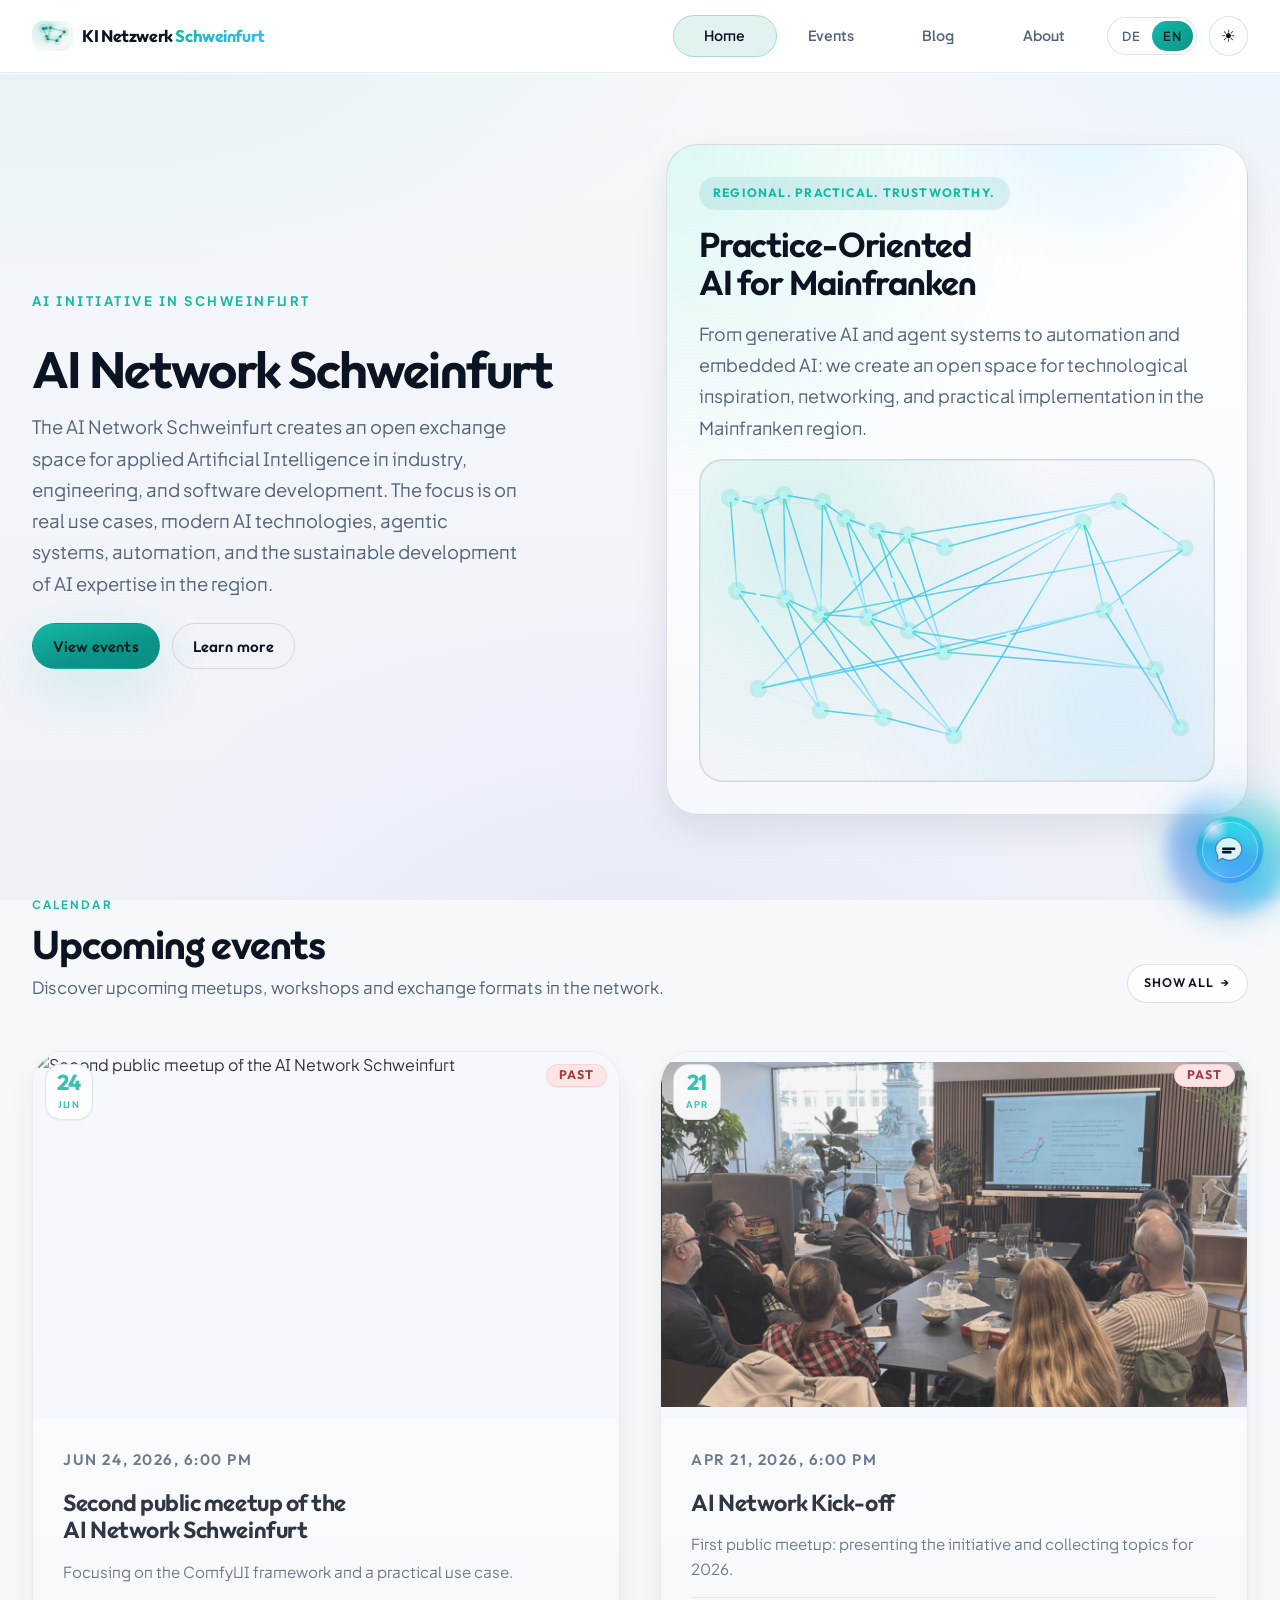
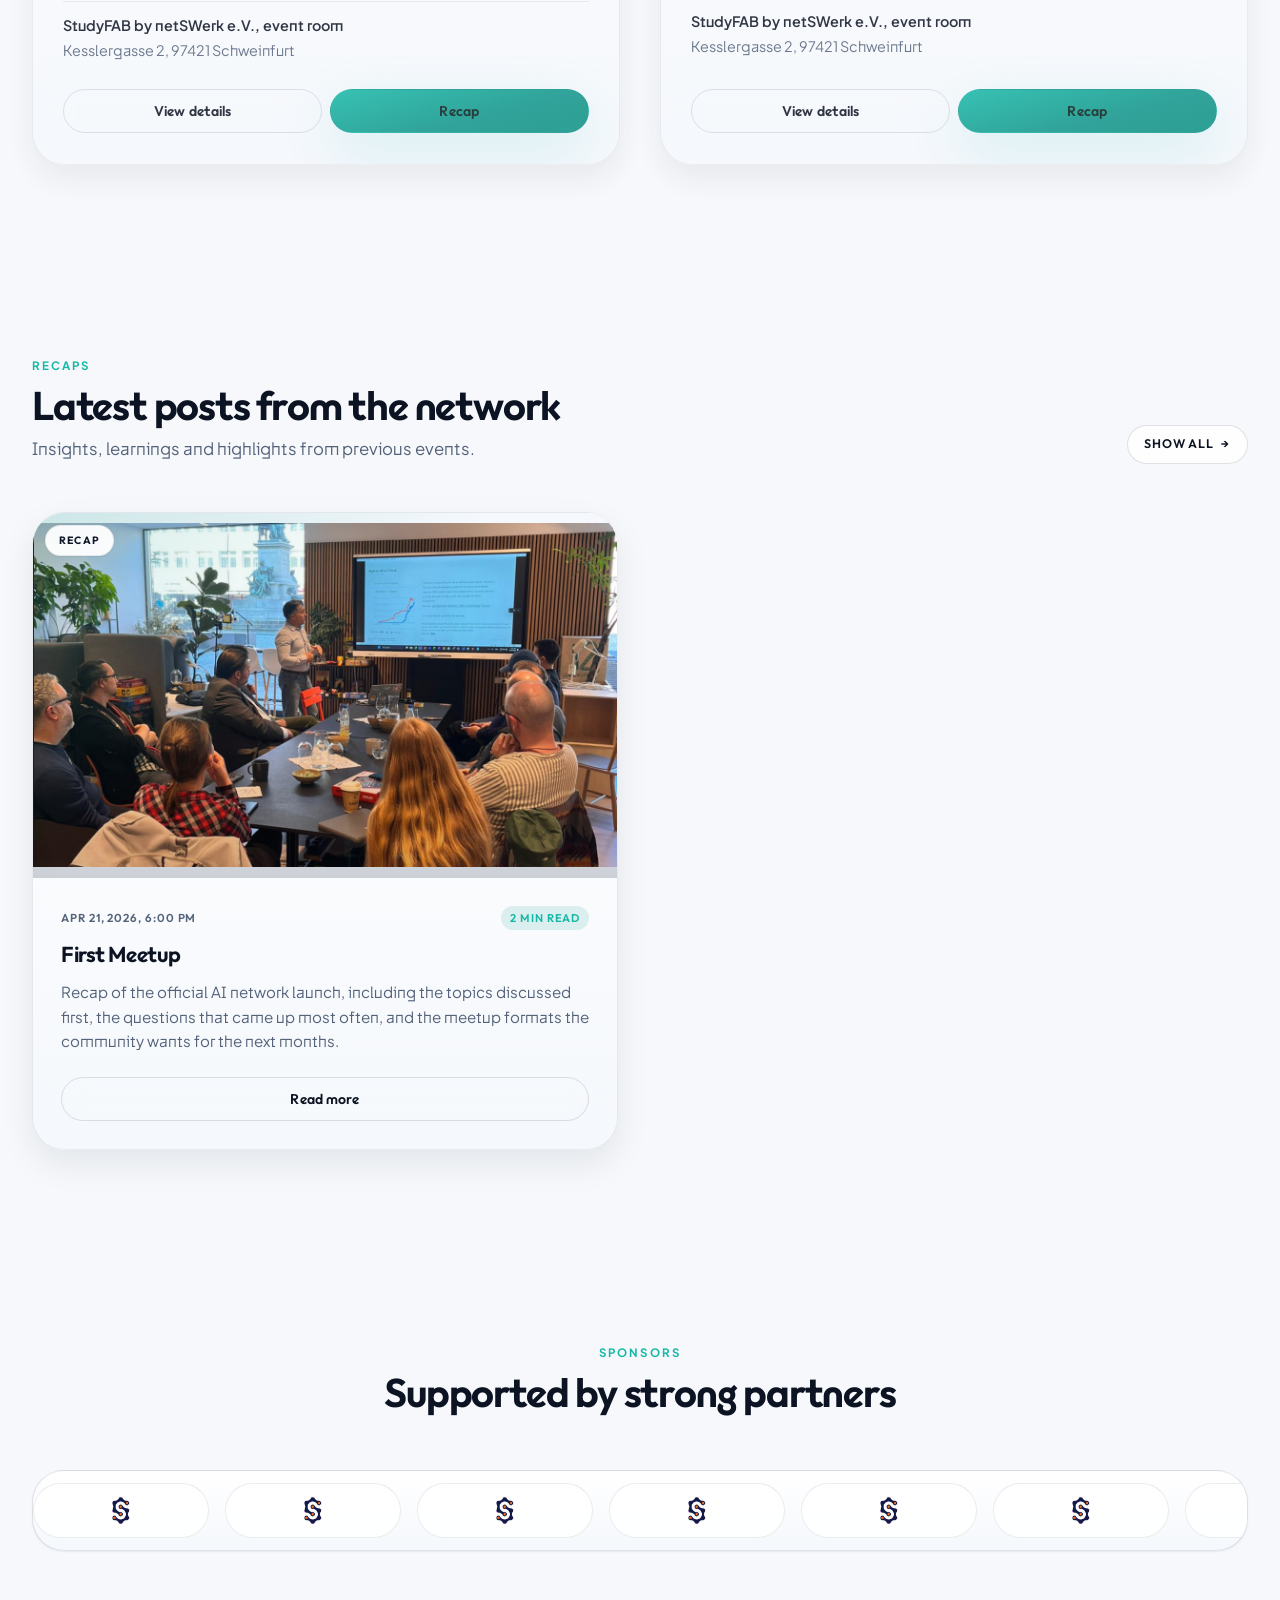
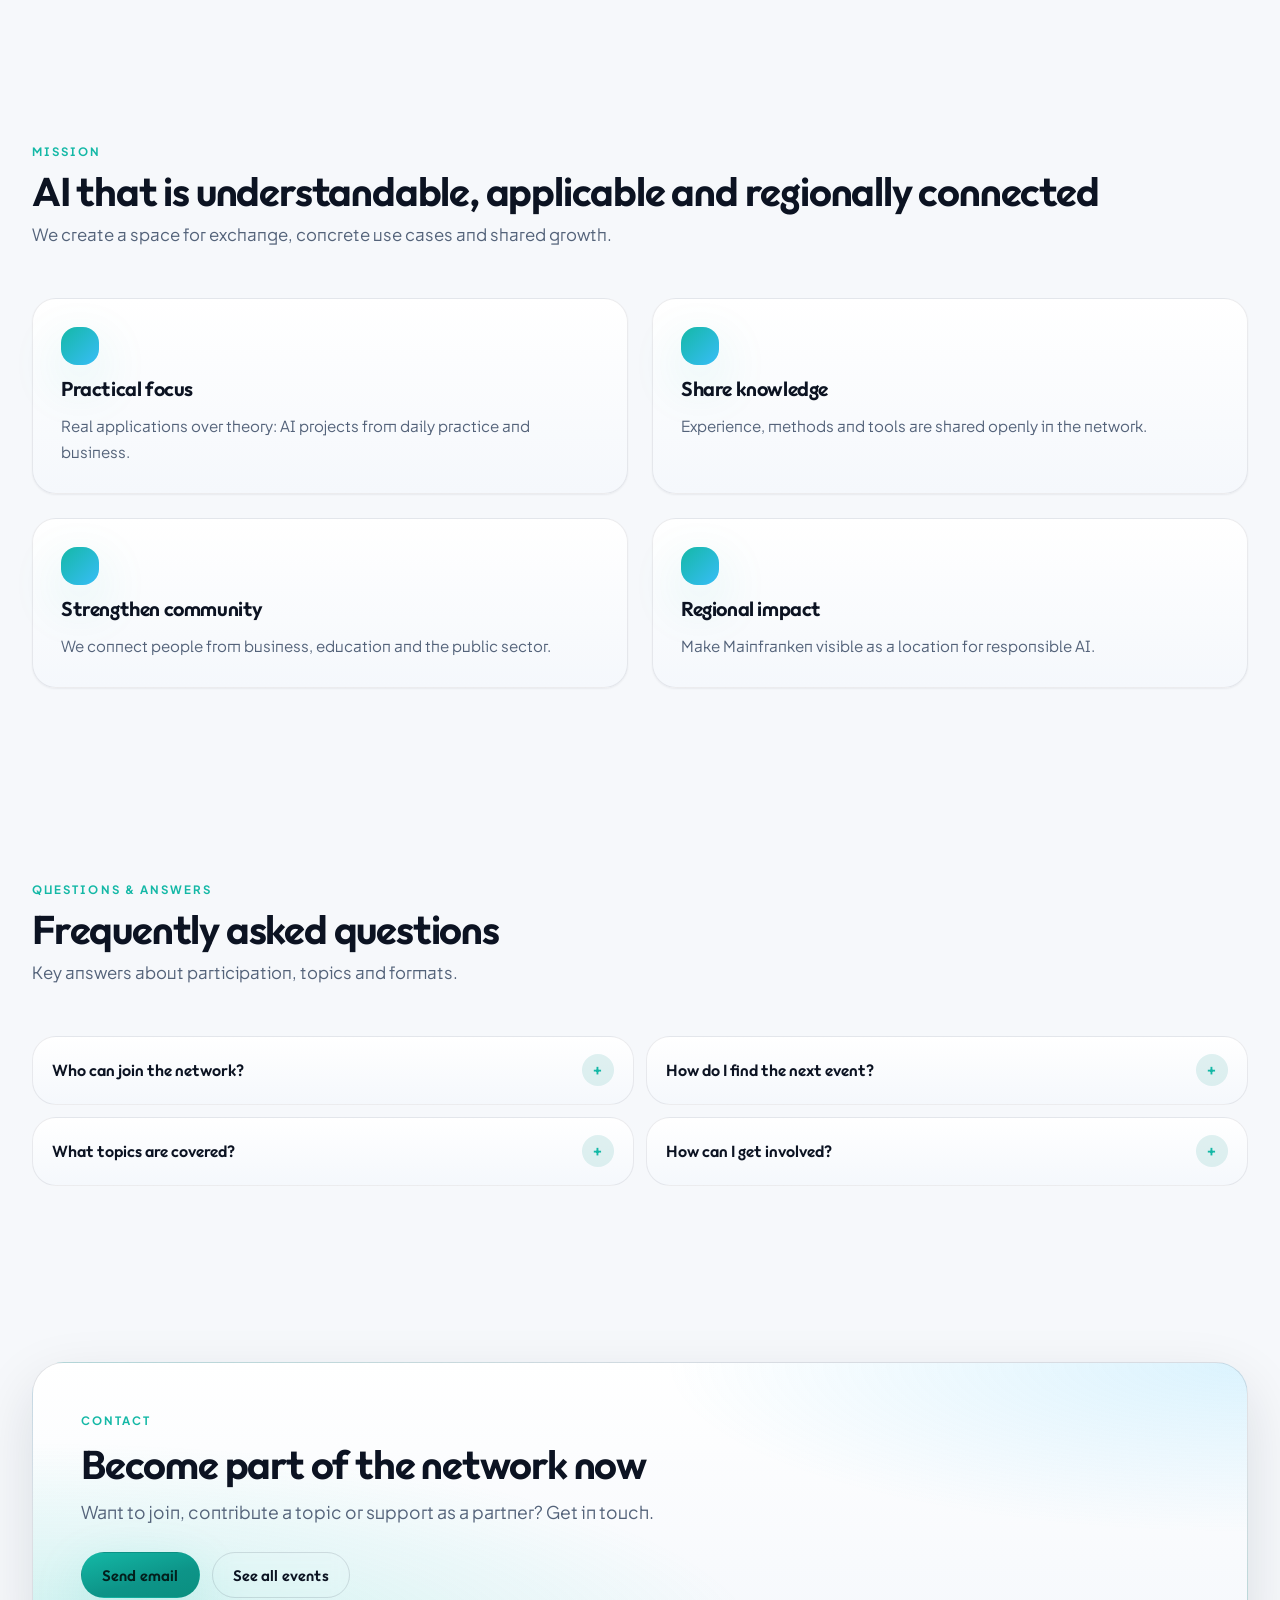
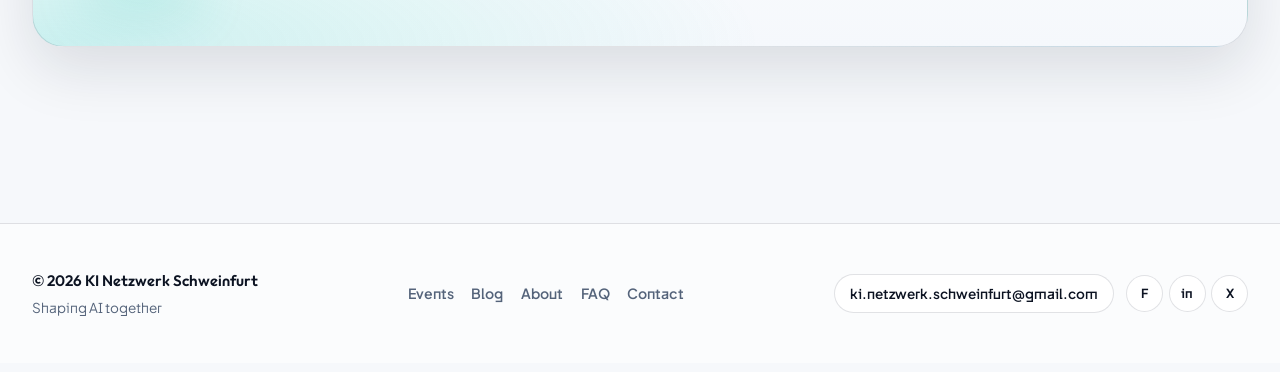
==== commit 2574e86c: "Merge 5bc0e707a8b11ec96643e666d52ea6f19c83438d into a71241c5fb43b2f48922d8b1bc43c4f1dbe4cab6" ====
--- a/index.html
+++ b/index.html
@@ -19,7 +19,7 @@
   - 08.05.2026  [Oliver Braun]   Polish responsive UI and layout consistency, including updated JSON content structure and Markdown-based content handling.
   - 08.05.2026  [Oliver Braun]   Add local WebLLM chat assistant.
   - 09.05.2026  [Oliver Braun]   Markdown rendering and mobile UX polish.
-  - 09.05.2026  [Oliver Braun]   UI-Feinschliff: Layout, Mobile/Safari, KI-Chat & WebLLM.
+  - 10.05.2026  [Oliver Braun]   Mobile/light-mode polish, viewport main height, live AI context.
   This project was independently developed and coded by me.
   Feel free to learn from the code, but please keep the attribution.
   ============================================================================
@@ -29,6 +29,34 @@
 <html lang="de">
   <head>
     <meta charset="UTF-8" />
+    <meta name="color-scheme" content="dark light" />
+    <script>
+      (function () {
+        var lk = "kins-language";
+        var storedLang = localStorage.getItem(lk);
+        function pickLang() {
+          if (storedLang === "de" || storedLang === "en") return storedLang;
+          var list =
+            typeof navigator.languages !== "undefined" && navigator.languages.length
+              ? Array.prototype.slice.call(navigator.languages)
+              : [navigator.language || ""];
+          for (var i = 0; i < list.length; i++) {
+            var t = String(list[i]).toLowerCase();
+            if (t.indexOf("de") === 0) return "de";
+            if (t.indexOf("en") === 0) return "en";
+          }
+          return "de";
+        }
+        document.documentElement.lang = pickLang();
+        var tk = "kins-theme";
+        var storedTheme = localStorage.getItem(tk);
+        if (storedTheme !== "light" && storedTheme !== "dark" && window.matchMedia) {
+          document.documentElement.style.colorScheme = window.matchMedia("(prefers-color-scheme: light)").matches
+            ? "light"
+            : "dark";
+        }
+      })();
+    </script>
     <meta
       name="viewport"
       content="width=device-width, initial-scale=1, viewport-fit=cover, interactive-widget=overlays-content"
--- a/assets/css/styles.css
+++ b/assets/css/styles.css
@@ -17,6 +17,7 @@
   - 08.05.2026  [Oliver Braun]   Add local WebLLM chat assistant.
   - 09.05.2026  [Oliver Braun]   Markdown rendering and mobile UX polish.
   - 09.05.2026  [Oliver Braun]   UI-Feinschliff: Layout, Mobile/Safari, KI-Chat & WebLLM.
+  - 10.05.2026  [Oliver Braun]   Light-mode fixes (header, countdown/date colors), AI chat sizing, viewport-based main height.
 
   Independently developed by me.
   ============================================================================
@@ -157,7 +158,7 @@
 
 html {
   min-height: 100%;
-  scroll-padding-top: calc(var(--header-height) + 1rem);
+  scroll-padding-top: calc(var(--header-height) + env(safe-area-inset-top, 0px) + 1rem);
   -webkit-text-size-adjust: 100%;
   /* Wie theme-color / Seitengrund --bg (Safari-Chrome + Overscroll) */
   background-color: var(--bg);
@@ -171,7 +172,7 @@
   margin: 0;
   min-height: 100dvh;
   padding-top: calc(var(--header-height) + env(safe-area-inset-top, 0px));
-  padding-bottom: env(safe-area-inset-bottom, 0px);
+  padding-bottom: max(env(safe-area-inset-bottom, 0px), 0.55rem);
   font-family: var(--font-sans);
   font-feature-settings: "kern" 1, "liga" 1, "ss01" 1;
   -webkit-font-smoothing: antialiased;
@@ -197,6 +198,14 @@
     linear-gradient(180deg, var(--bg) 0%, var(--bg-2) 100%);
   background-attachment: fixed;
   background-color: var(--bg);
+}
+
+/* Inhaltsspalte: Höhe an sichtbaren Viewport (visualViewport) minus fixe Kopfzeile & Safe Areas */
+body > main {
+  min-height: calc(
+    var(--layout-viewport-height, 100dvh) - var(--header-height) - env(safe-area-inset-top, 0px) -
+      env(safe-area-inset-bottom, 0px) - 0.75rem
+  );
 }
 
 @layer reset {
@@ -1255,6 +1264,15 @@
   color: var(--text-muted);
 }
 
+/* Hellmodus: Countdown-Zahlen und Datums-Badge nicht in „fast Schwarz“ (--text), sondern an Header-Akzent angeglichen */
+body.theme-light .countdown-chip strong {
+  color: var(--color-primary-strong);
+}
+
+body.theme-light .event-card__date-day {
+  color: var(--color-primary-strong);
+}
+
 /* ---------- Event-Raster & Karten (Detail) ---------- */
 
 .events-cards {
@@ -1424,7 +1442,10 @@
 }
 
 body.theme-light .site-header {
-  background: color-mix(in srgb, #ffffff 80%, rgb(255 255 255 / 0));
+  /* Undurchsichtiger als im Dunkelmodus: sonst wirkt die Leiste unter iOS/Safari „schwebend“ neben Statusleiste und Dynamic Island. */
+  background: rgba(255, 255, 255, 0.94);
+  border-bottom: 1px solid var(--border);
+  box-shadow: 0 1px 0 rgba(255, 255, 255, 0.65);
 }
 
 .header-inner {
@@ -3313,11 +3334,6 @@
   color: var(--text);
 }
 
-.ai-chat-settings__field--accent {
-  display: grid;
-  gap: 0.25rem;
-}
-
 .ai-chat-model-info {
   margin-top: 0.62rem;
   padding: 0.58rem 0.65rem;
@@ -3596,6 +3612,12 @@
   color: var(--danger-fg);
 }
 
+/* Nachrichten und Eingabe: dieselbe CSS-Variable; Touch unten mit max(16px) für beide. */
+.ai-chat-panel :where(.ai-chat-message, .ai-chat-form textarea) {
+  font-size: var(--ai-chat-copy-size, clamp(0.875rem, 0.76rem + 0.28vw, 0.96rem));
+  line-height: var(--ai-chat-copy-lh, 1.45);
+}
+
 .ai-chat-message {
   position: relative;
   width: fit-content;
@@ -3604,8 +3626,6 @@
   border: 1px solid var(--border);
   border-radius: 0.95rem;
   color: var(--text);
-  font-size: var(--ai-chat-copy-size, clamp(0.875rem, 0.76rem + 0.28vw, 0.96rem));
-  line-height: var(--ai-chat-copy-lh, 1.45);
   font-weight: 400;
   text-align: left;
   white-space: normal;
@@ -3701,16 +3721,21 @@
   color: var(--text);
   padding: 0.72rem 0.78rem 0.72rem 0.95rem;
   font-family: inherit;
-  font-size: var(--ai-chat-copy-size, clamp(0.875rem, 0.76rem + 0.28vw, 0.96rem));
-  line-height: var(--ai-chat-copy-lh, 1.45);
   font-weight: 400;
   letter-spacing: inherit;
   -webkit-text-size-adjust: 100%;
 }
 
-/* Touch: mind. 16px in Formularfeldern verhindert iOS-Zoom beim Fokus */
+.ai-chat-form textarea::placeholder {
+  font: inherit;
+  line-height: inherit;
+  color: var(--text-muted);
+  opacity: 0.75;
+}
+
+/* Touch: mind. 16px verhindert iOS-Zoom beim Fokus — für Nachrichten und Textfeld gleich. */
 @media (pointer: coarse) {
-  .ai-chat-form textarea {
+  .ai-chat-panel :where(.ai-chat-message, .ai-chat-form textarea) {
     font-size: max(16px, var(--ai-chat-copy-size, clamp(0.875rem, 0.76rem + 0.28vw, 0.96rem)));
   }
 
@@ -3919,8 +3944,9 @@
 }
 
 .ai-chat--compact .ai-chat-panel {
-  --ai-chat-copy-size: clamp(0.875rem, 0.8rem + 0.22vw, 0.92rem);
-  --ai-chat-copy-lh: 1.42;
+  /* Kompakt, aber lesbar; auf ≤560px zusätzlich verkleinert. */
+  --ai-chat-copy-size: clamp(0.9375rem, 0.88rem + 0.26vw, 1rem);
+  --ai-chat-copy-lh: 1.45;
   max-height: min(44rem, calc(var(--ai-chat-vvh, 100dvh) - 2rem));
 }
 
@@ -4069,8 +4095,8 @@
   }
 
   .ai-chat-panel {
-    /* Etwas größer als auf Desktop-Schmal; Eingabe-Zoom verhindert (pointer: coarse) + max(16px) */
-    --ai-chat-copy-size: clamp(0.9375rem, 0.82rem + 0.42vw, 1.04rem);
+    /* Schmale Phones: etwas kleiner als 561px+, weiterhin Touch-freundlich */
+    --ai-chat-copy-size: clamp(0.875rem, 0.76rem + 0.32vw, 0.98rem);
     width: min(26rem, calc(100vw - 1.4rem));
     /*
       Feste Höhe: Nur max-height lässt die Flex-Spalte auf Inhalt schrumpfen — dann kollabiert
@@ -4086,7 +4112,7 @@
   }
 
   .ai-chat--compact .ai-chat-panel {
-    --ai-chat-copy-size: clamp(0.9rem, 0.78rem + 0.4vw, 1rem);
+    --ai-chat-copy-size: clamp(0.875rem, 0.8rem + 0.32vw, 1rem);
     --ai-chat-panel-view-h: min(40rem, calc(var(--ai-chat-vvh, 100dvh) - 2.15rem));
     height: var(--ai-chat-panel-view-h);
     max-height: var(--ai-chat-panel-view-h);
@@ -4095,7 +4121,7 @@
   }
 
   .ai-chat--wide .ai-chat-panel {
-    --ai-chat-copy-size: clamp(0.9375rem, 0.82rem + 0.4vw, 1.06rem);
+    --ai-chat-copy-size: clamp(0.875rem, 0.78rem + 0.32vw, 1rem);
   }
 
   .ai-chat-toggle {
@@ -4122,16 +4148,16 @@
 
   .ai-chat-subtitle {
     max-width: 18rem;
-    font-size: 0.74rem;
+    font-size: 0.7rem;
     line-height: 1.4;
   }
 
   .ai-chat-header h2 {
-    font-size: 1.08rem;
+    font-size: 1rem;
   }
 
   .ai-chat-kicker {
-    font-size: 0.66rem;
+    font-size: 0.62rem;
   }
 
   .ai-chat-status,
@@ -4146,9 +4172,9 @@
   }
 
   .ai-chat-metrics span {
-    font-size: 0.68rem;
-    min-height: 1.45rem;
-    padding: 0.22rem 0.48rem;
+    font-size: 0.64rem;
+    min-height: 1.4rem;
+    padding: 0.22rem 0.46rem;
   }
 
   .ai-chat-metrics::after {
@@ -4204,6 +4230,17 @@
   .ai-chat-tech dl > div {
     grid-template-columns: 1fr;
     gap: 0.18rem;
+  }
+
+  .ai-chat-tech summary,
+  .ai-chat-debug summary {
+    font-size: 0.7rem;
+    padding: 0.5rem 0.62rem;
+  }
+
+  .ai-chat-tech dt,
+  .ai-chat-tech dd {
+    font-size: 0.72rem;
   }
 }
 
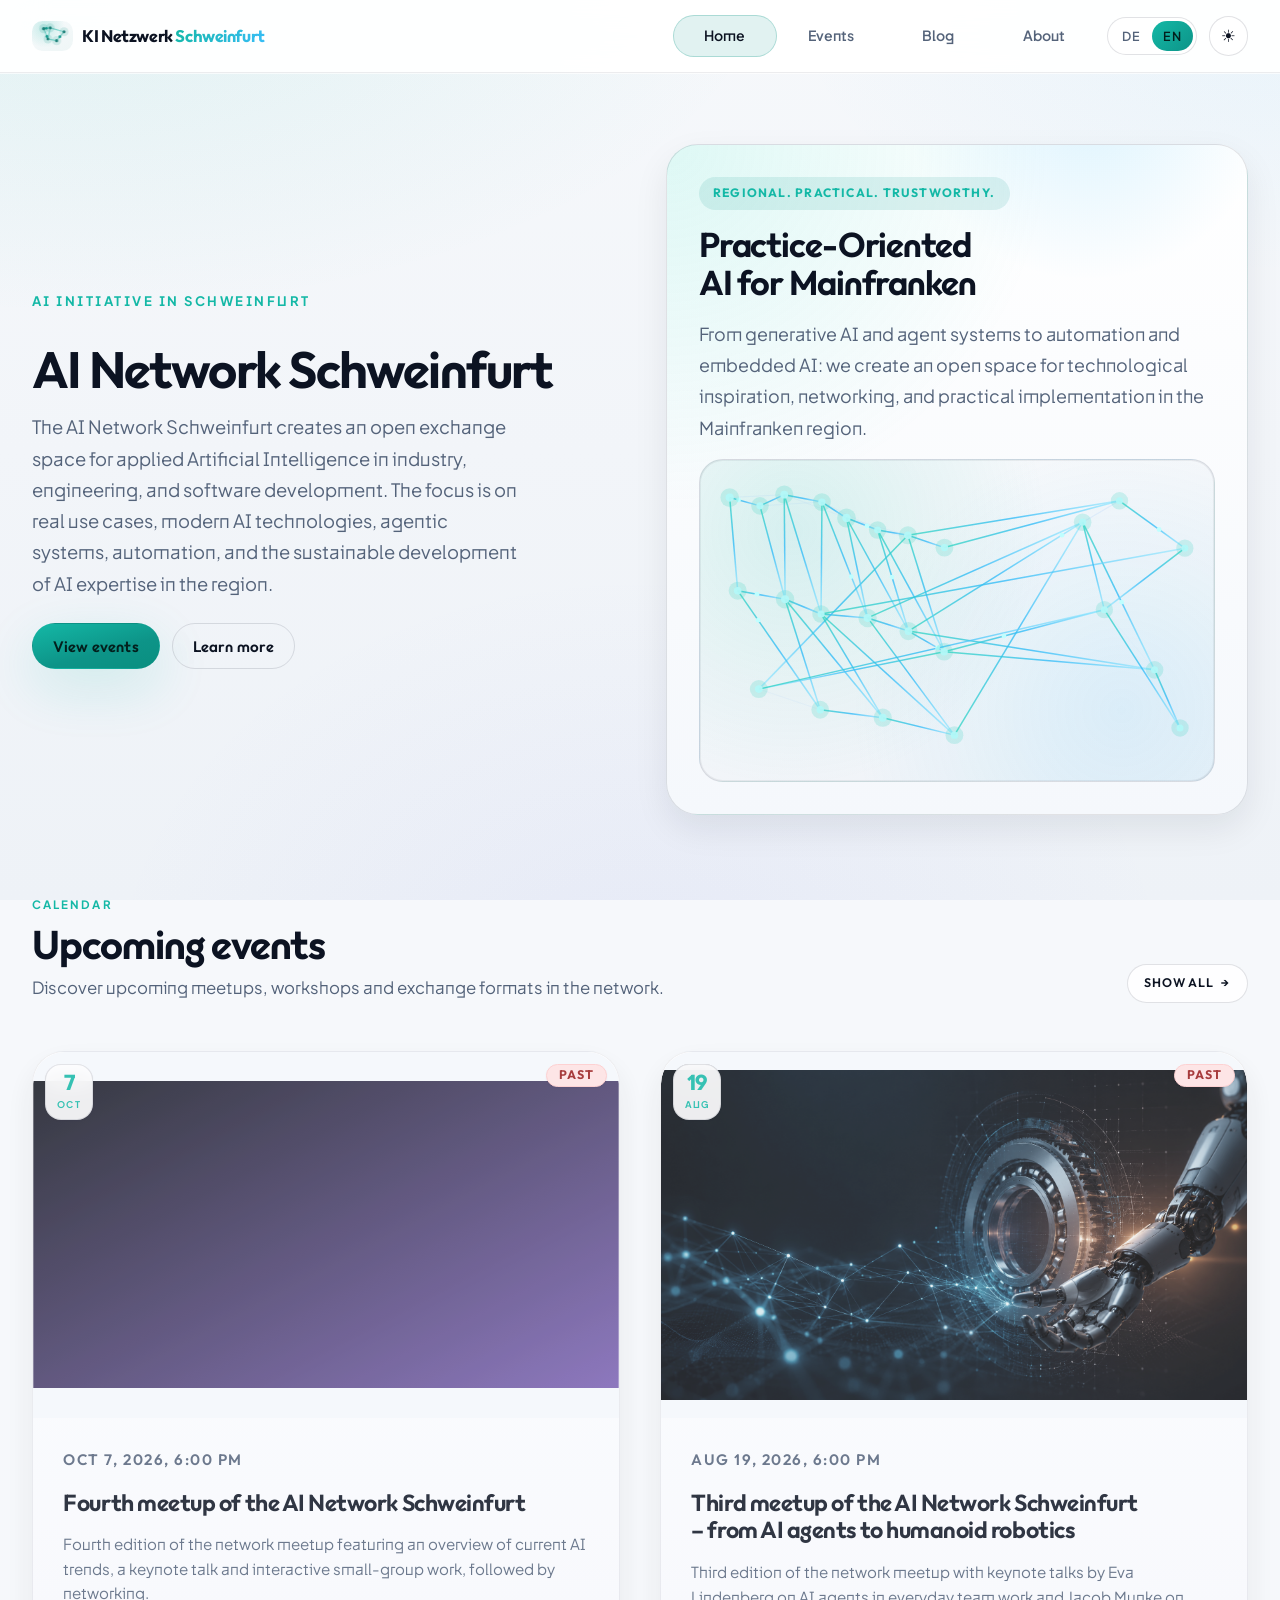
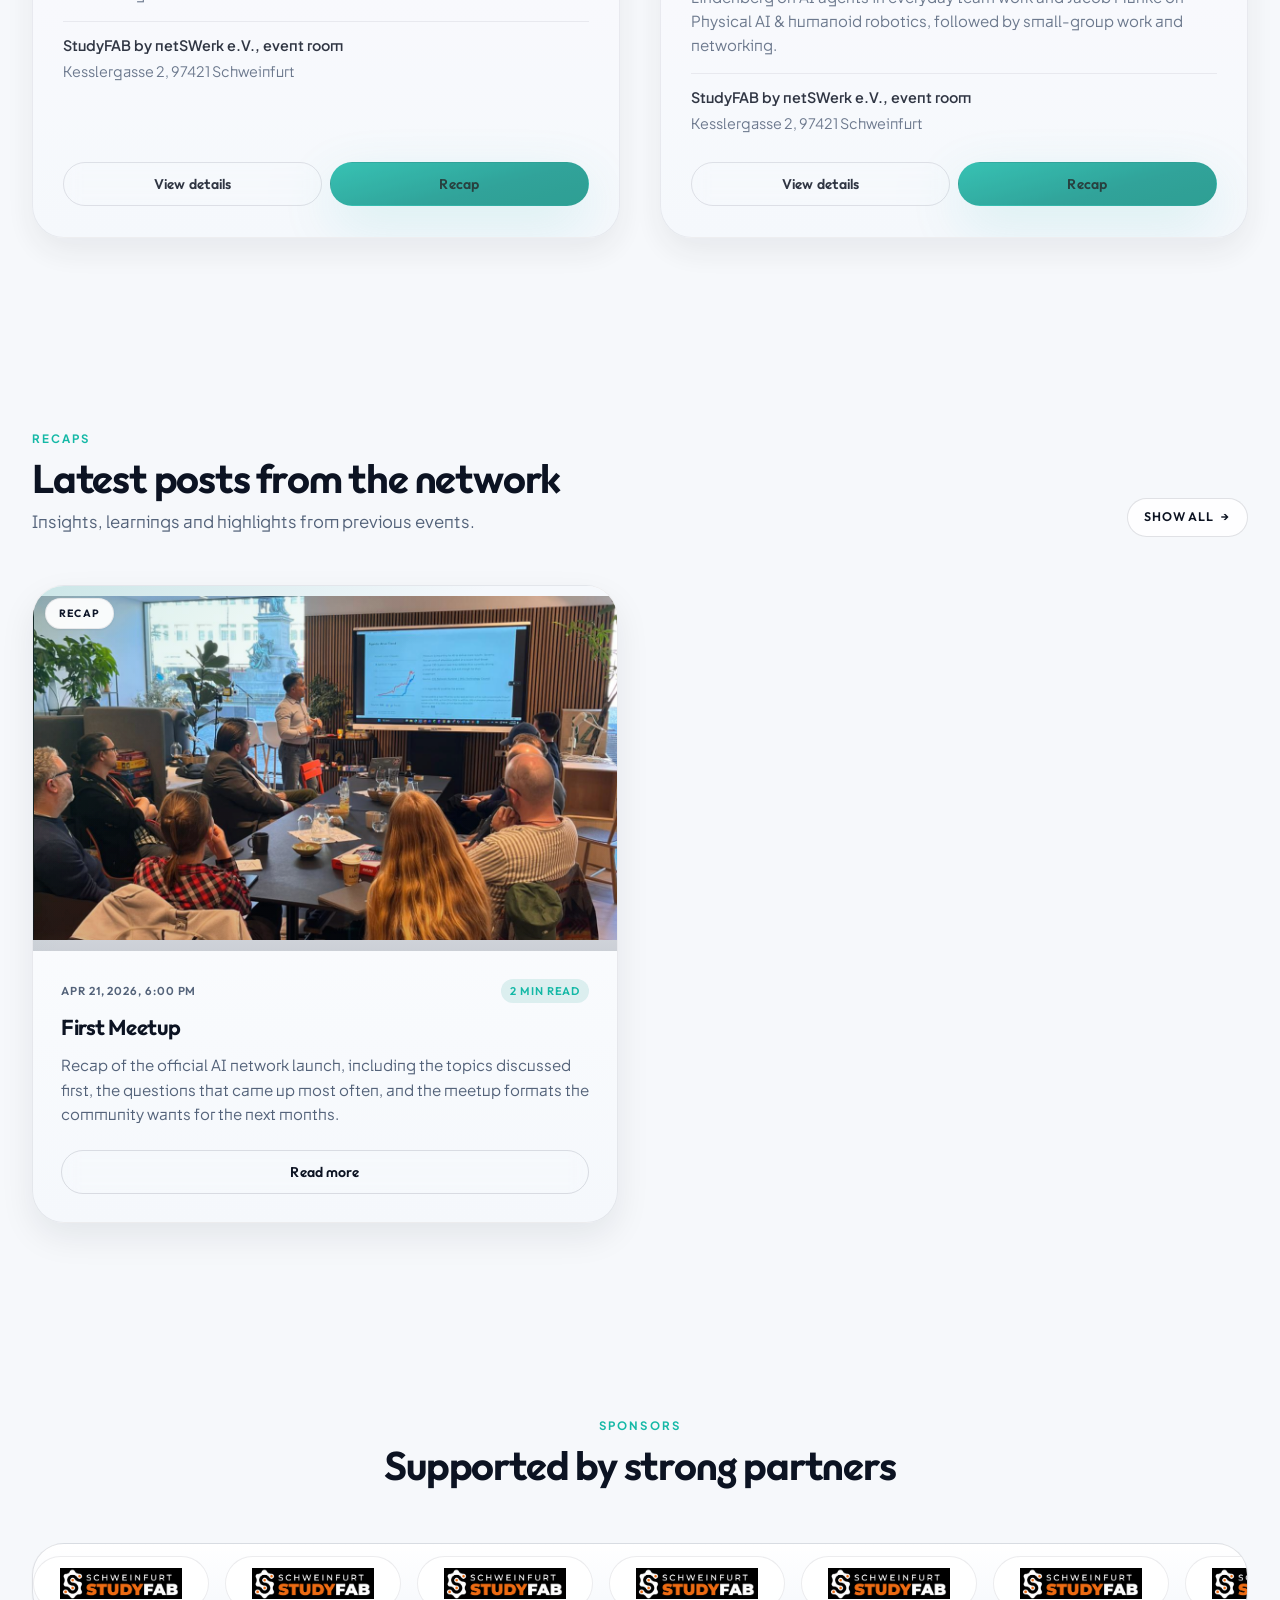
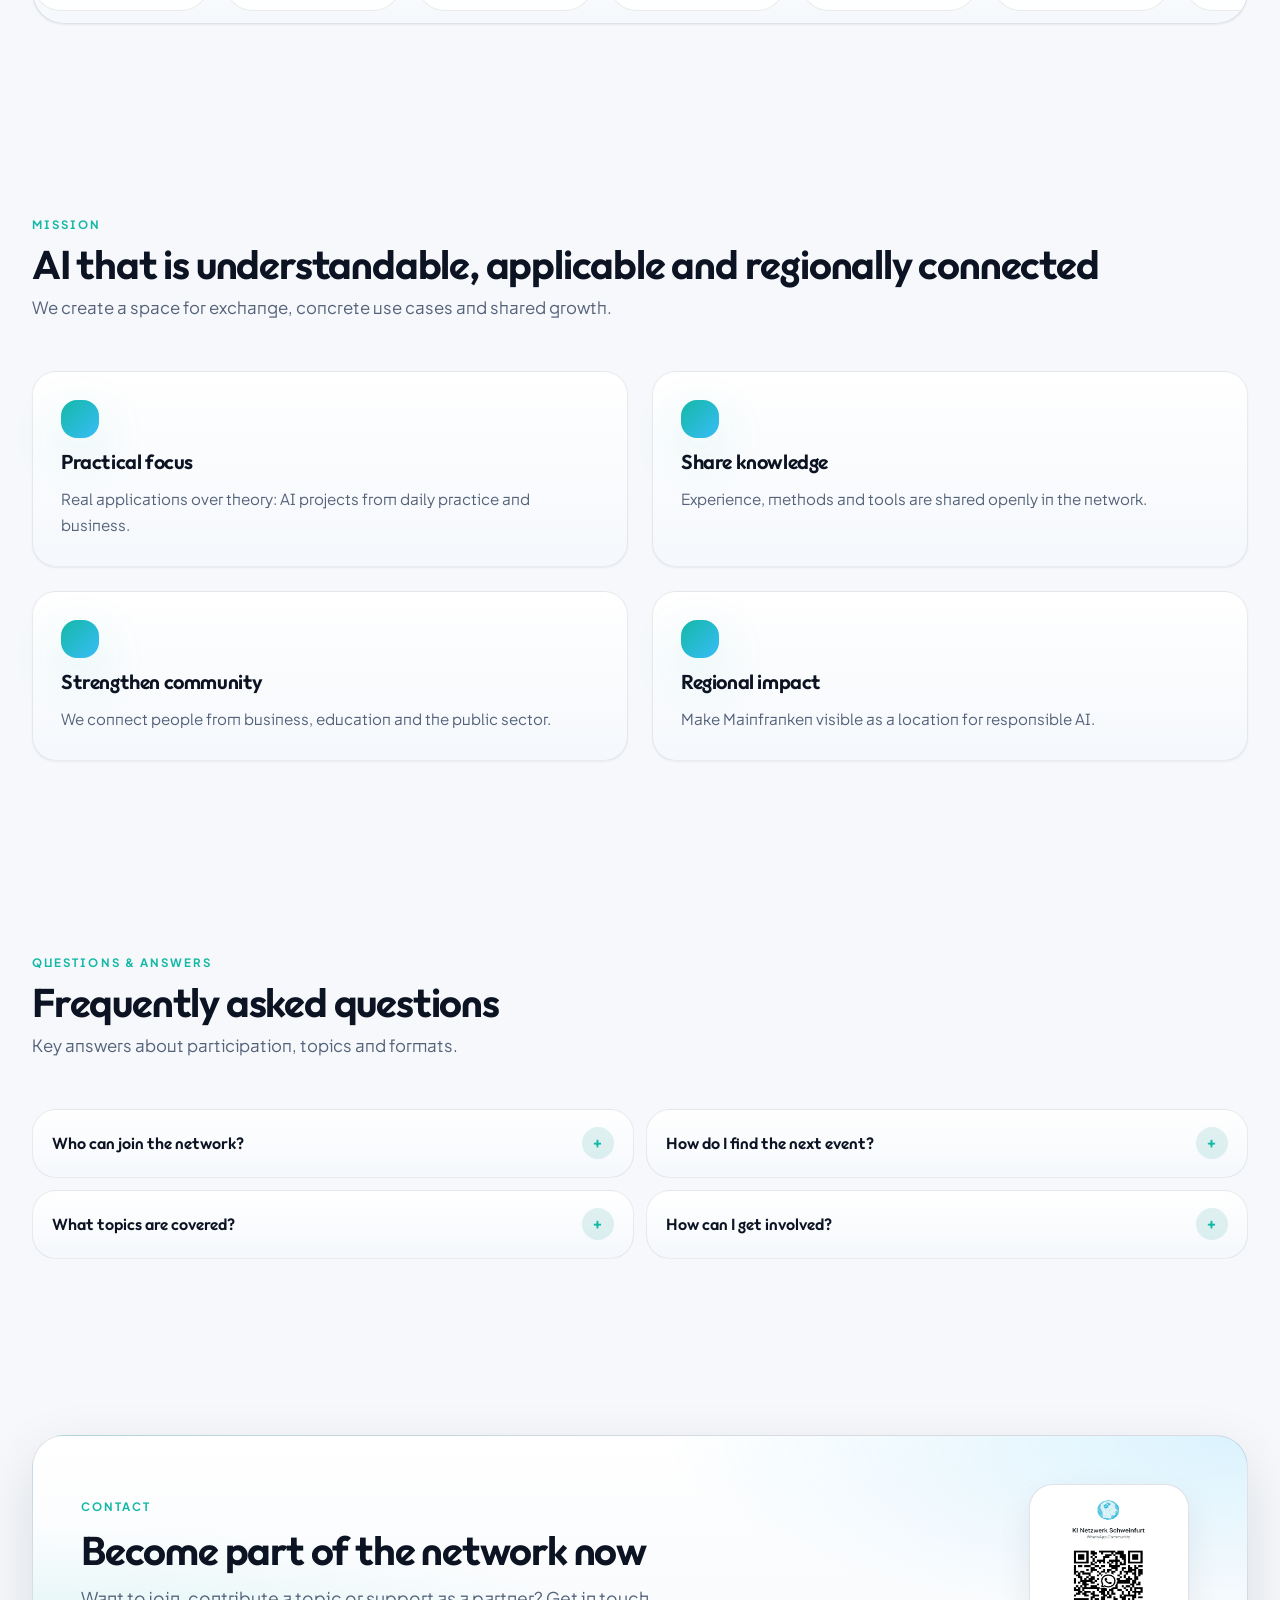
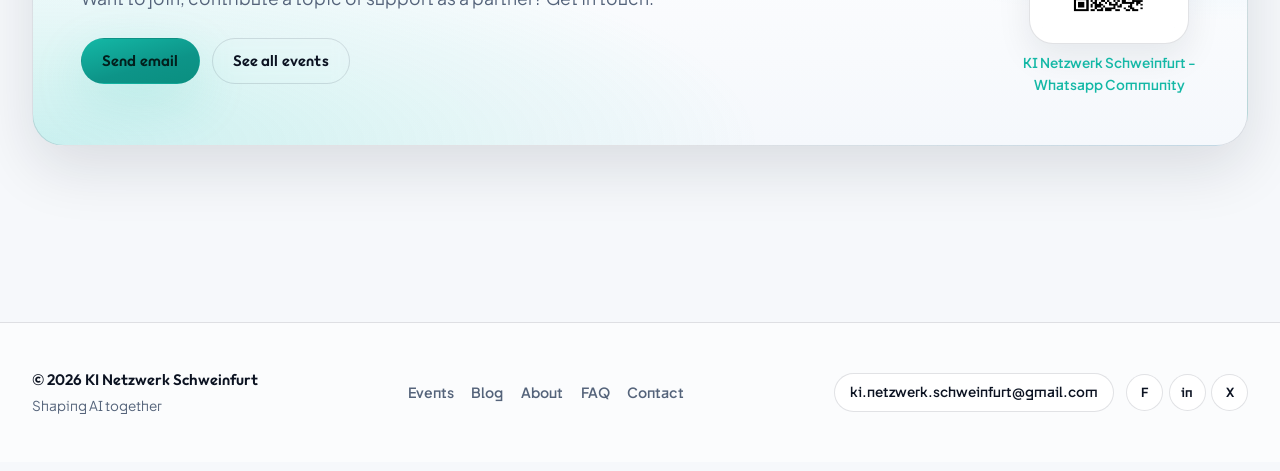
==== commit 4495a307: "Initiale Erweiterung 4. Treffen KI Netzwerk Schweinfurt" ====
--- a/index.html
+++ b/index.html
@@ -214,12 +214,34 @@
 
       <section class="cta-section container fade-in" id="contact">
         <div class="cta-panel">
-          <p class="eyebrow" data-i18n="home.ctaLabel"></p>
-          <h2 data-i18n="home.ctaTitle"></h2>
-          <p class="cta-text" data-i18n="home.ctaText"></p>
-          <div class="hero-actions">
-            <a class="btn btn-primary" href="mailto:ki.netzwerk.schweinfurt@gmail.com" data-i18n="home.ctaButton"></a>
-            <a class="btn btn-ghost" href="./events.html" data-i18n="home.ctaSecondary"></a>
+          <div class="cta-panel-body">
+            <div class="cta-panel-content">
+              <p class="eyebrow" data-i18n="home.ctaLabel"></p>
+              <h2 data-i18n="home.ctaTitle"></h2>
+              <p class="cta-text" data-i18n="home.ctaText"></p>
+              <div class="hero-actions">
+                <a class="btn btn-primary" href="mailto:ki.netzwerk.schweinfurt@gmail.com" data-i18n="home.ctaButton"></a>
+                <a class="btn btn-ghost" href="./events.html" data-i18n="home.ctaSecondary"></a>
+              </div>
+            </div>
+            <div class="cta-qr">
+              <img
+                class="cta-qr-image"
+                src="./assets/images/KI_Netzwerk_QR_transparent.png"
+                data-i18n-alt="home.ctaQrAlt"
+                alt="QR-Code zum Beitritt der WhatsApp Community"
+                width="160"
+                height="160"
+                loading="lazy"
+              />
+              <a
+                class="cta-qr-link"
+                href="https://chat.whatsapp.com/La2UOZNCNzz22aZ2UuFhjT"
+                target="_blank"
+                rel="noopener noreferrer"
+                >KI Netzwerk Schweinfurt - Whatsapp Community</a
+              >
+            </div>
           </div>
         </div>
       </section>
--- a/assets/css/styles.css
+++ b/assets/css/styles.css
@@ -2245,6 +2245,55 @@
   color: var(--text-muted);
   font-size: clamp(1rem, 1.5vw + 0.4rem, 1.1rem);
   line-height: 1.7;
+}
+
+.cta-panel-body {
+  display: flex;
+  flex-wrap: wrap;
+  align-items: center;
+  justify-content: space-between;
+  gap: clamp(1.5rem, 4vw, 2.5rem);
+}
+
+.cta-panel-content {
+  flex: 1 1 320px;
+  min-width: 0;
+}
+
+.cta-panel-content .cta-text {
+  margin-bottom: var(--space-5);
+}
+
+.cta-qr {
+  display: flex;
+  flex-direction: column;
+  align-items: center;
+  gap: var(--space-2);
+  flex: 0 0 auto;
+  text-align: center;
+}
+
+.cta-qr-image {
+  width: 160px;
+  height: 160px;
+  padding: var(--space-2);
+  border: 1px solid var(--border-strong);
+  border-radius: var(--radius-lg);
+  background: var(--surface);
+  box-shadow: var(--shadow-md);
+}
+
+.cta-qr-link {
+  max-width: 180px;
+  font-size: 0.85rem;
+  font-weight: 600;
+  color: var(--color-primary-strong);
+  text-decoration: none;
+}
+
+.cta-qr-link:hover,
+.cta-qr-link:focus-visible {
+  text-decoration: underline;
 }
 
 /* ---------- About-Seite ---------- */
